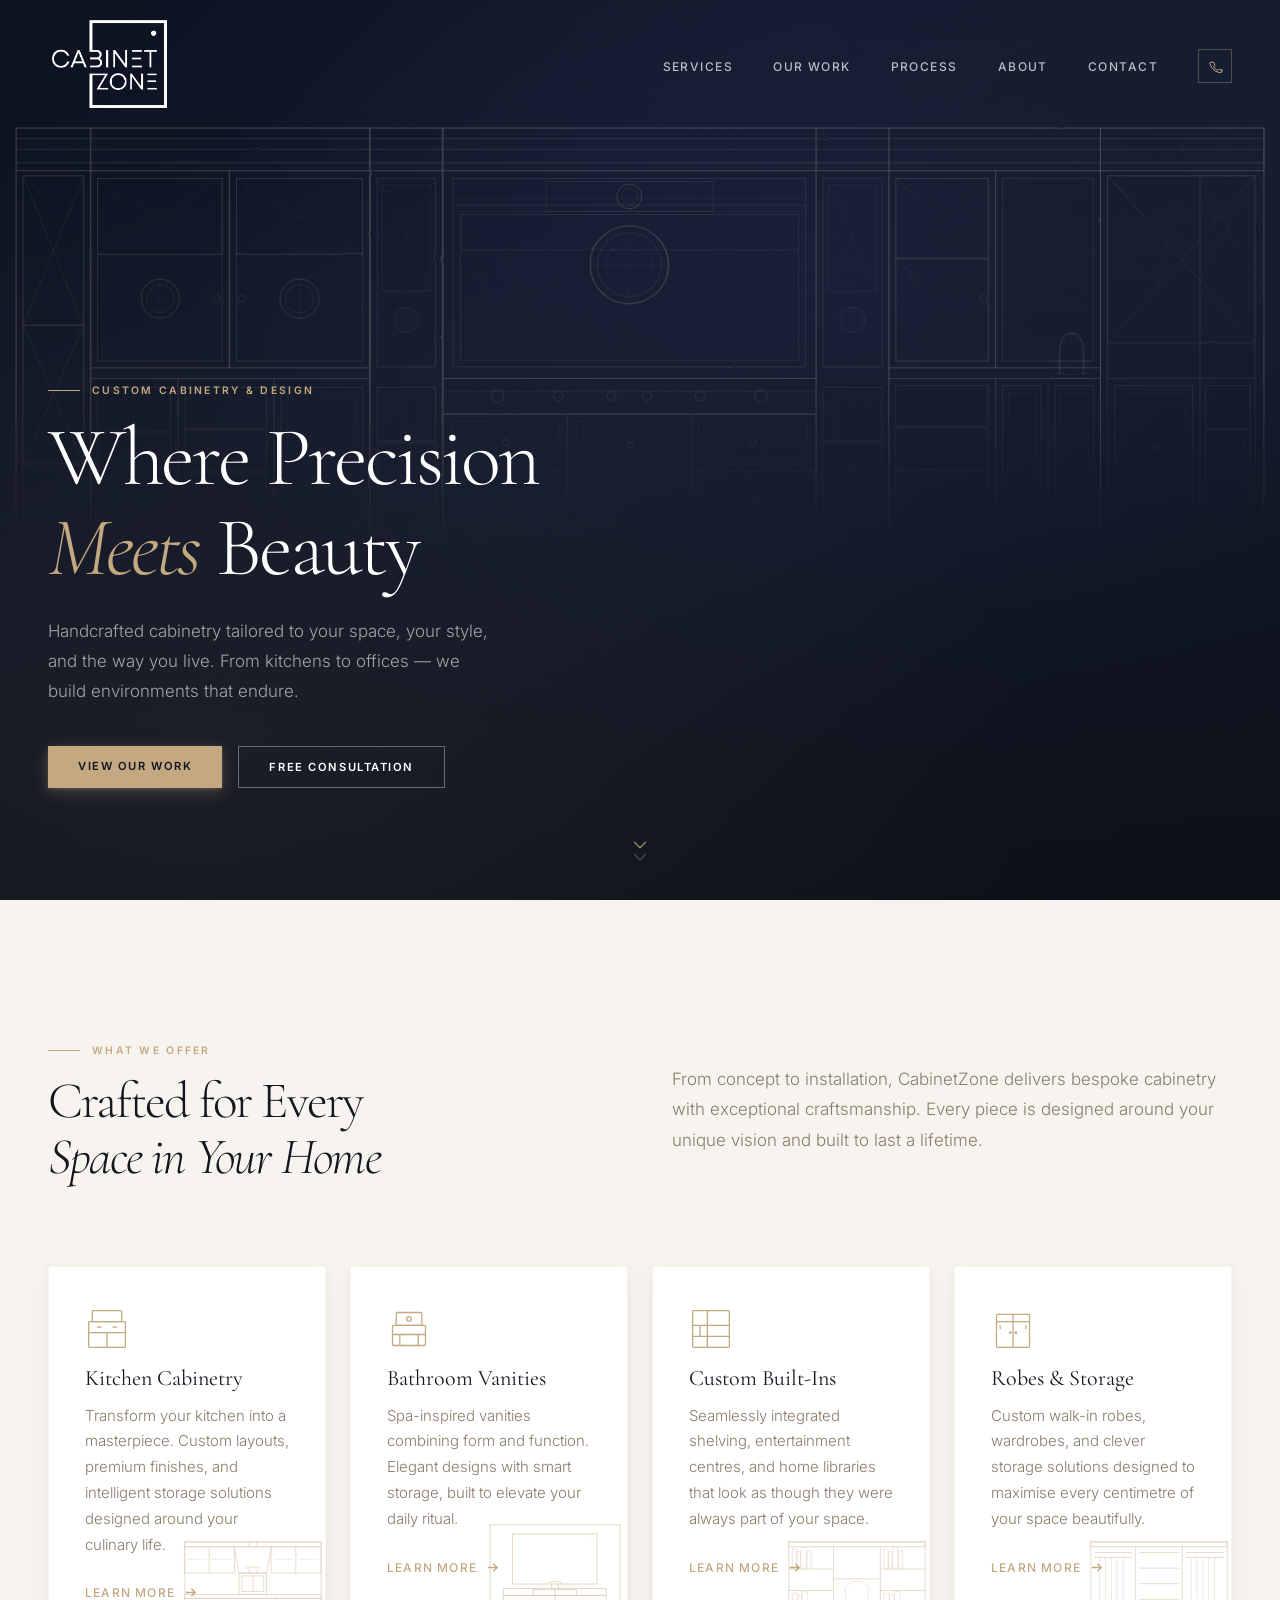
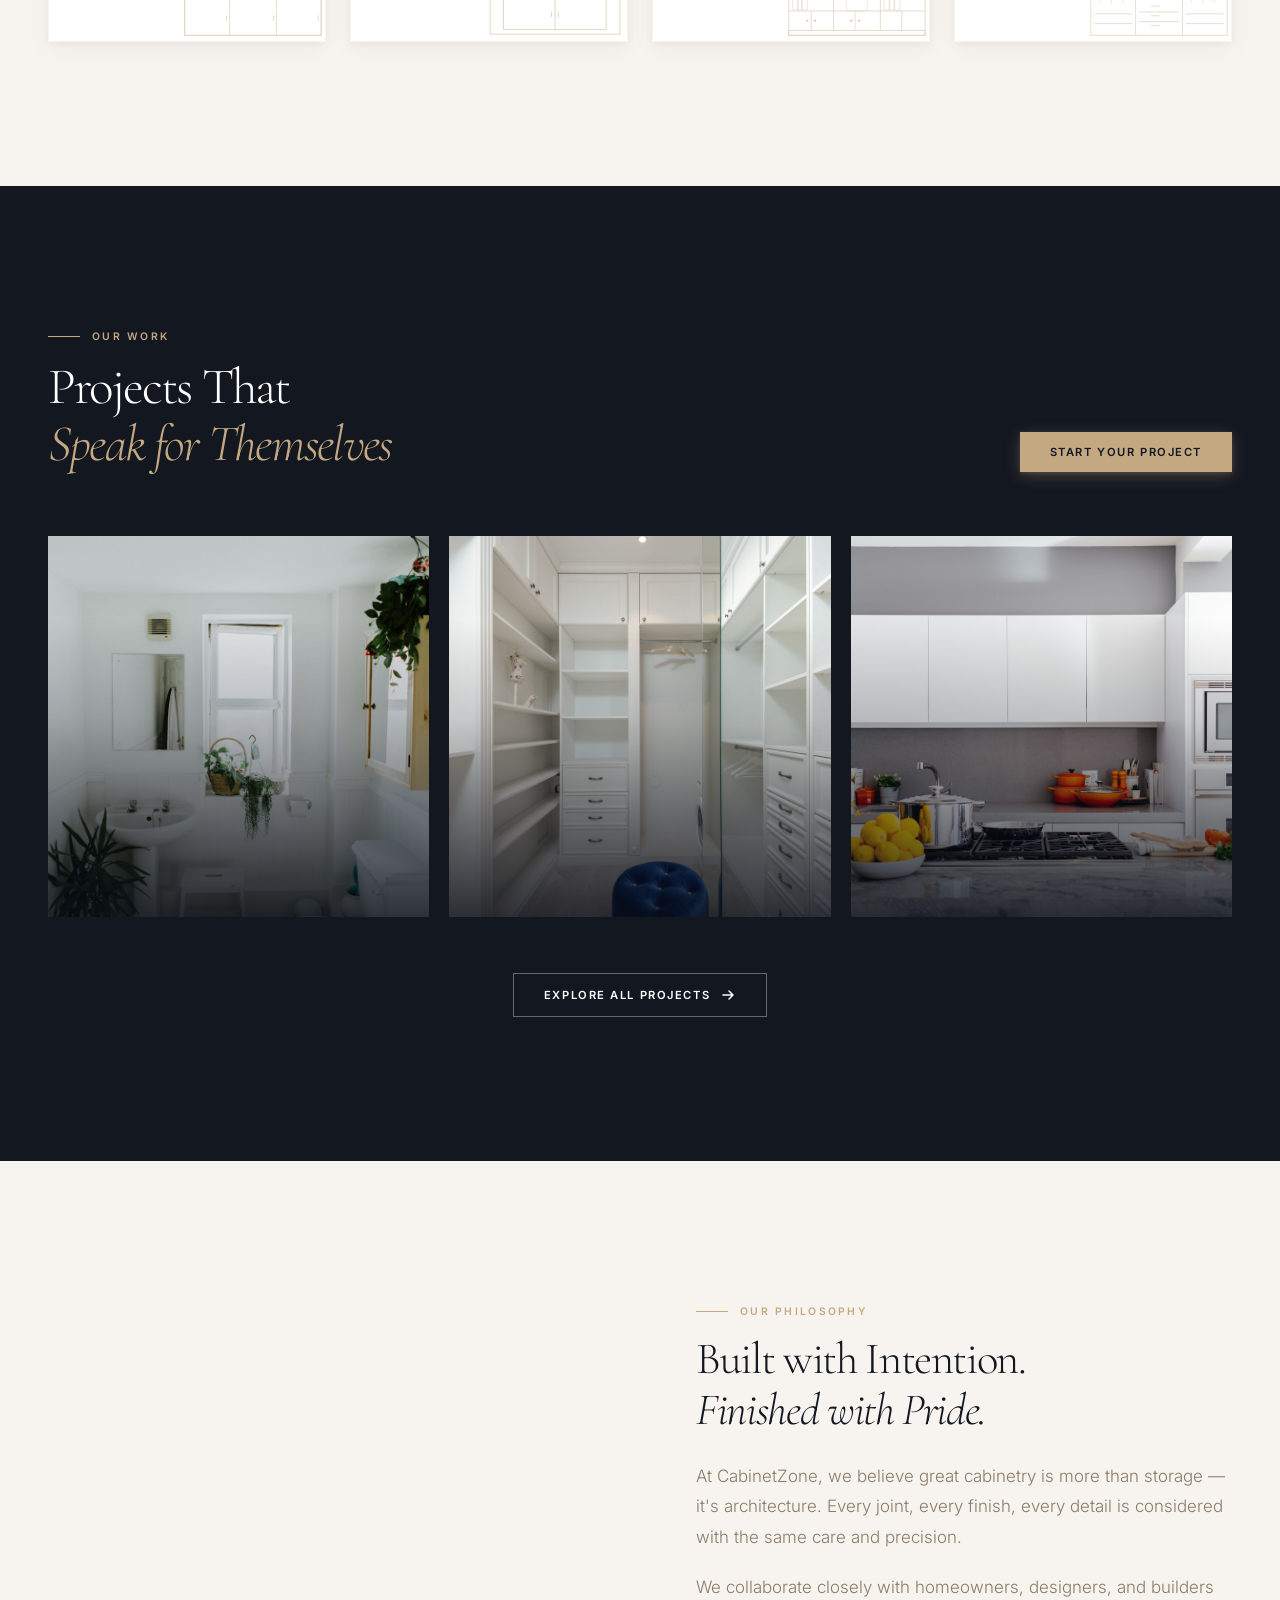
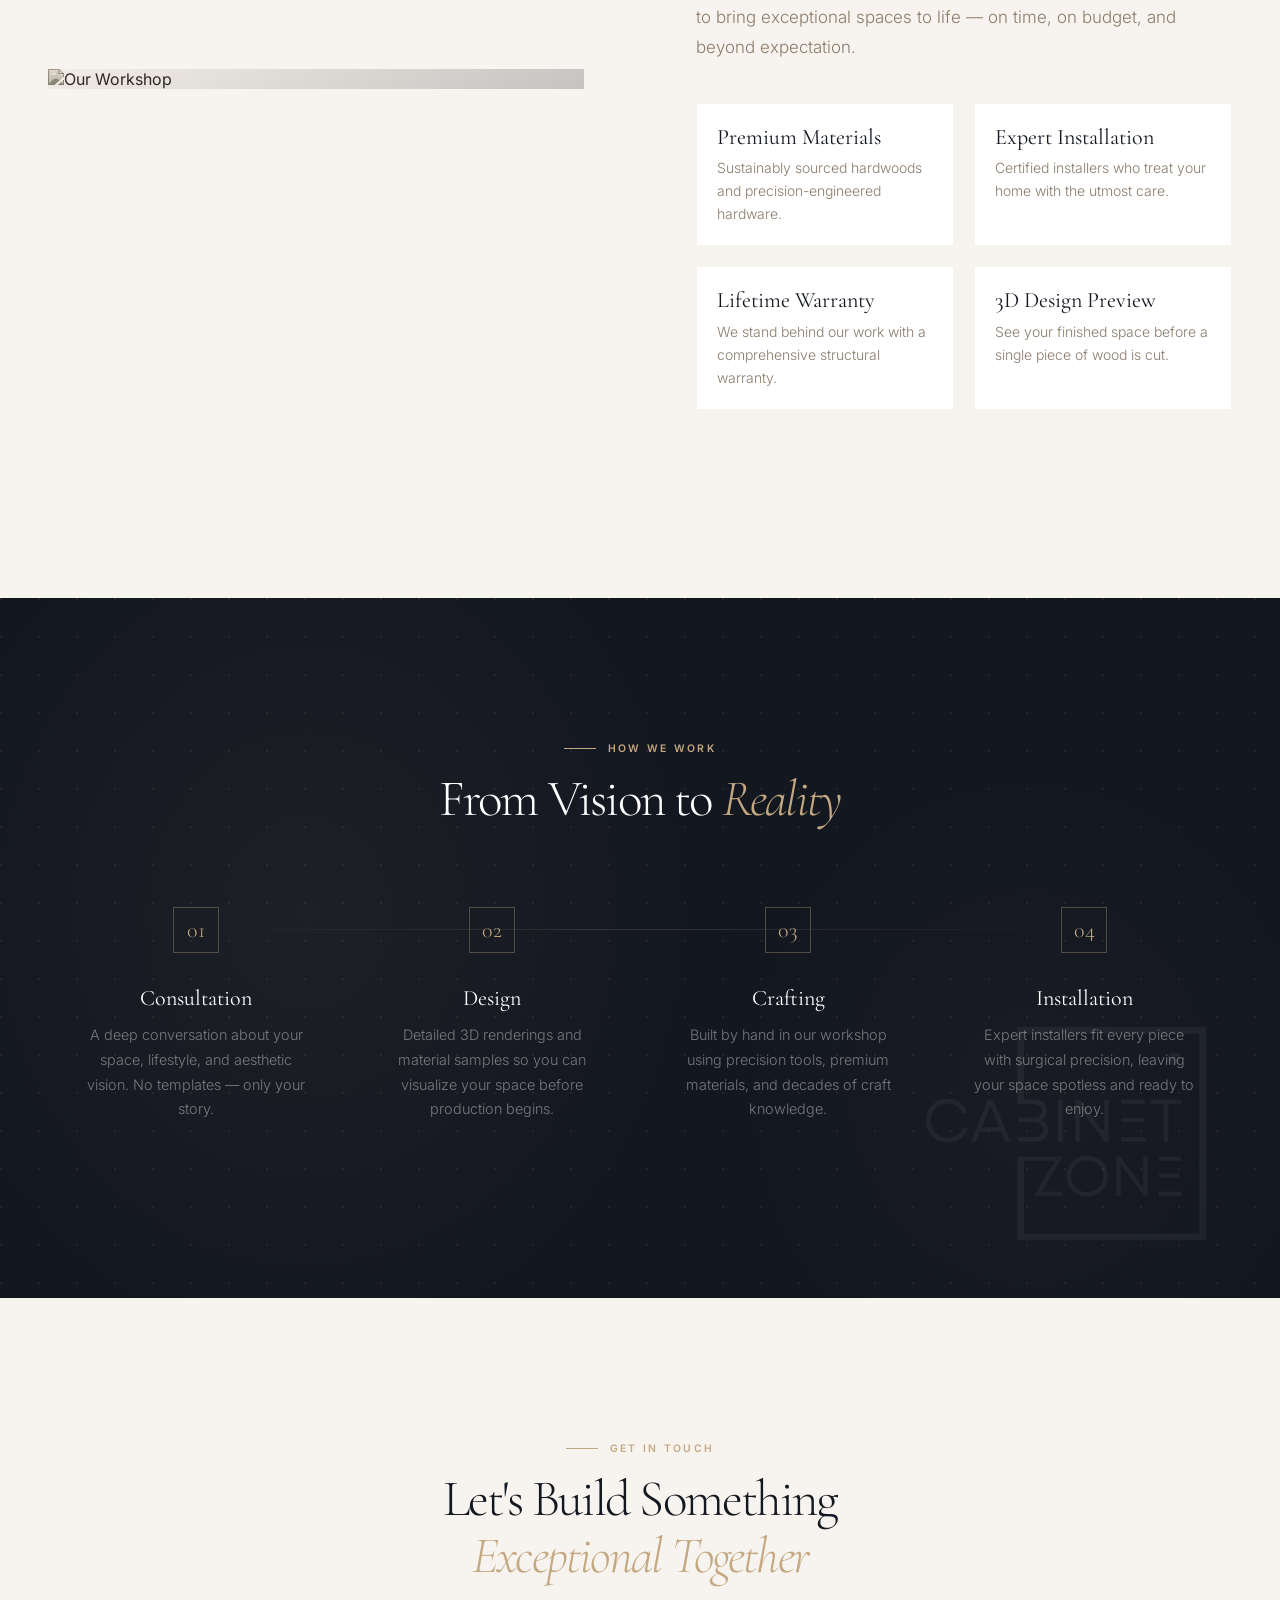
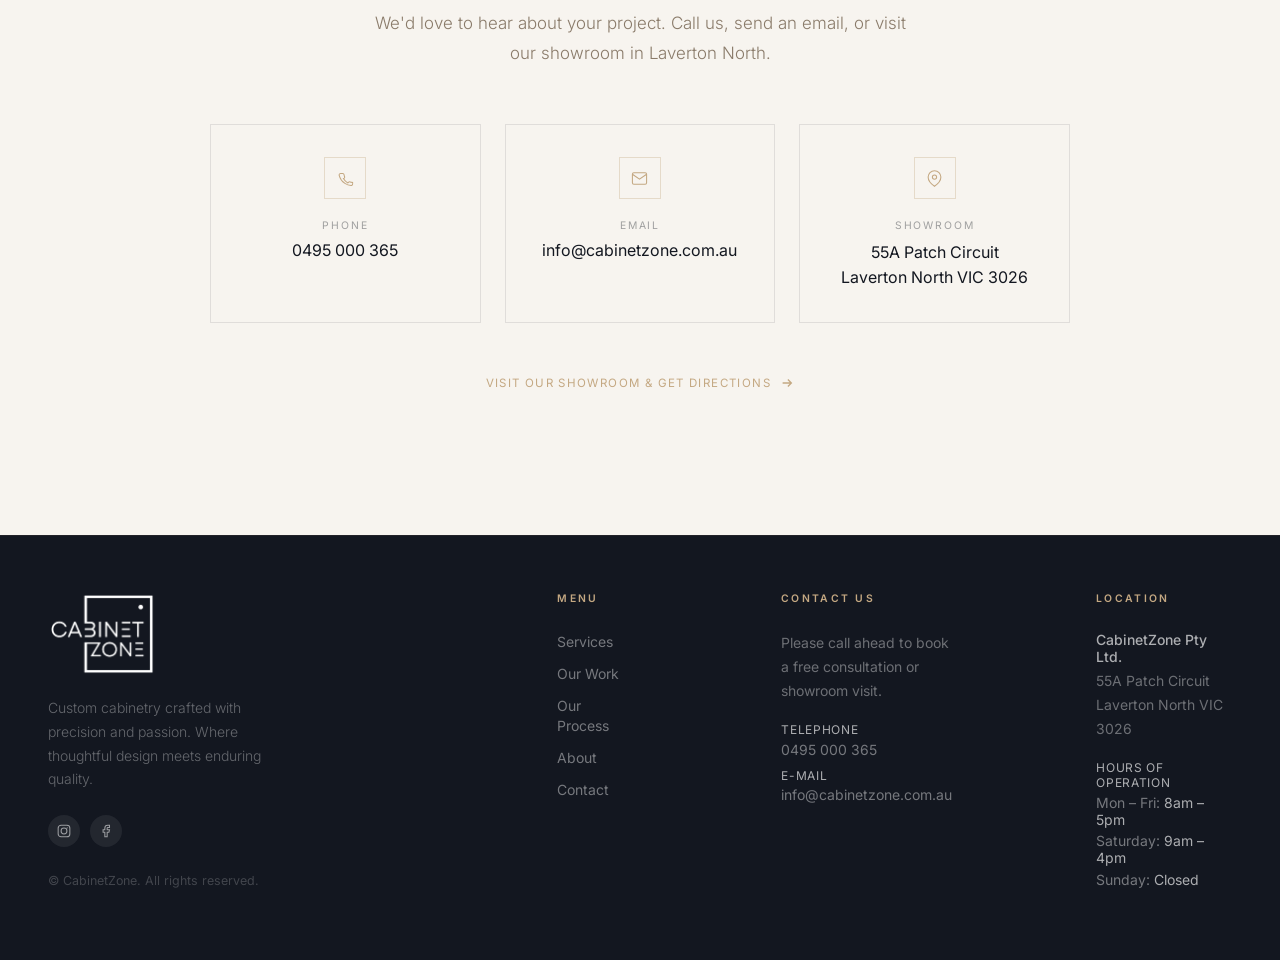
==== index.html @ af1b0c5a "fav icon fixes" ====
<!DOCTYPE html>
<html lang="en">
<head>
  <meta charset="UTF-8" />
  <meta name="viewport" content="width=device-width, initial-scale=1.0" />
  <title>CabinetZone — Custom Cabinetry & Design</title>
  <link rel="manifest" href="manifest.json" />
  <meta name="theme-color" content="#131720" />
  <link rel="icon" type="image/svg+xml" href="brand_assets/favicon.svg" />
  <link rel="icon" type="image/png" id="favicon-png" href="brand_assets/favicon.png" />
  <link rel="apple-touch-icon" href="brand_assets/apple-touch-icon.png" />
  <script>(function(){var m=window.matchMedia('(prefers-color-scheme: dark)');var l=document.getElementById('favicon-png');function u(d){if(l)l.href=d?'brand_assets/favicon.png':'brand_assets/favicon-light.png';}u(m.matches);m.addEventListener('change',function(e){u(e.matches);});}());</script>
  <script src="https://cdn.tailwindcss.com"></script>
  <link rel="preconnect" href="https://fonts.googleapis.com" />
  <link rel="preconnect" href="https://fonts.gstatic.com" crossorigin />
  <link href="https://fonts.googleapis.com/css2?family=Cormorant+Garamond:ital,wght@0,300;0,400;0,500;0,600;1,300;1,400;1,600&family=Inter:wght@300;400;500;600&display=swap" rel="stylesheet" />
  <link rel="stylesheet" href="/site.css" />

  <style>
    body { font-family: 'Inter', sans-serif; background: var(--light); color: var(--text); overflow-x: hidden; cursor: default; user-select: none; }

    /* ── Hero ── */
    .hero {
      position: relative; height: 100vh; min-height: 720px;
      display: flex; align-items: flex-end; padding-bottom: 7rem;
      overflow: hidden;
    }
    .hero-bg {
      position: absolute; inset: 0;
      background:
        radial-gradient(ellipse at 65% 35%, rgba(38, 52, 92, 0.75) 0%, transparent 55%),
        radial-gradient(ellipse at 15% 75%, rgba(22, 30, 58, 0.6) 0%, transparent 50%),
        radial-gradient(ellipse at 85% 80%, rgba(12, 18, 35, 0.5) 0%, transparent 45%),
        linear-gradient(145deg, #0c1220 0%, #131d35 35%, #1a2540 65%, #0e1828 100%);
      transform: scale(1.04);
      transition: transform 9s cubic-bezier(0.25,0.46,0.45,0.94);
    }
    .hero-bg.ready { transform: scale(1); }
    .hero-overlay {
      position: absolute; inset: 0;
      background:
        radial-gradient(ellipse at 15% 85%, rgba(196,168,130,0.07) 0%, transparent 55%),
        radial-gradient(ellipse at 85% 15%, rgba(19,23,32,0.4) 0%, transparent 60%),
        linear-gradient(to top, rgba(13,17,26,0.95) 0%, rgba(13,17,26,0.55) 45%, rgba(13,17,26,0.15) 100%);
    }

    /* ── Scroll cue ── */
    @keyframes scroll-cue-drop {
      0%, 100% { transform: translateY(0); opacity: 0.7; }
      50%       { transform: translateY(7px); opacity: 1; }
    }
    #scroll-cue { transition: opacity 0.7s ease; }
    #scroll-cue.hidden { opacity: 0; pointer-events: none; }
    #scroll-cue svg:first-child { animation: scroll-cue-drop 1.7s cubic-bezier(0.45,0.05,0.55,0.95) infinite; }
    #scroll-cue svg:last-child  { animation: scroll-cue-drop 1.7s cubic-bezier(0.45,0.05,0.55,0.95) infinite 0.18s; }

    /* ── Section label ── */
    .label {
      font-family: 'Inter', sans-serif; font-size: 0.65rem; font-weight: 600;
      letter-spacing: 0.22em; text-transform: uppercase; color: var(--accent);
      display: flex; align-items: center; gap: 0.75rem; margin-bottom: 1rem;
    }
    .label::before {
      content: ''; display: inline-block; width: 2rem; height: 1px; background: var(--accent);
    }
    footer .label::before { display: none; }

    /* ── Service cards ── */
    .svc-card {
      padding: 2.5rem 2.25rem; background: #fff;
      border: 1px solid rgba(196,168,130,0.14);
      position: relative; overflow: hidden;
      box-shadow: 0 2px 8px rgba(19,23,32,0.04), 0 8px 24px rgba(19,23,32,0.04);
      transition: transform 0.3s ease, box-shadow 0.3s ease, border-color 0.3s ease;
    }
    .svc-card::before {
      content: ''; position: absolute; top: 0; left: 0; right: 0; height: 2px;
      background: linear-gradient(90deg, var(--accent), transparent);
      opacity: 0; transition: opacity 0.3s ease;
    }
    .svc-card:hover { transform: translateY(-5px); border-color: rgba(196,168,130,0.38); box-shadow: 0 8px 24px rgba(19,23,32,0.07), 0 20px 56px rgba(196,168,130,0.1); }
    .svc-card:hover::before { opacity: 1; }

    .svc-arrow { display: inline-flex; align-items: center; gap: 0.5rem; margin-top: 1.75rem; font-size: 0.75rem; font-weight: 500; letter-spacing: 0.1em; text-transform: uppercase; color: var(--accent); text-decoration: none; transition: gap 0.25s ease; position: relative; z-index: 1; }
    .svc-arrow:hover { gap: 0.875rem; }
    .svc-arrow:focus-visible { outline: 1px solid var(--accent); outline-offset: 2px; }
    .svc-sketch {
      position: absolute; bottom: 0; right: -2px;
      width: 148px; height: auto;
      opacity: 0.55; pointer-events: none;
      color: var(--accent);
      transition: opacity 0.35s ease;
    }
    .svc-card:hover .svc-sketch { opacity: 0.75; }

    /* ── Portfolio ── */
    .port-item { position: relative; overflow: hidden; cursor: pointer; display: block; }
    .port-item img { width: 100%; height: 100%; object-fit: cover; display: block; transition: transform 0.75s cubic-bezier(0.25,0.46,0.45,0.94); }
    .port-overlay {
      position: absolute; inset: 0;
      background: linear-gradient(to top, rgba(8,12,20,0.82) 0%, rgba(8,12,20,0.18) 52%, transparent 78%);
      display: flex; flex-direction: column; justify-content: flex-end; padding: 1.75rem;
      transition: background 0.5s ease;
    }
    .port-info {
      transform: translateY(28px); opacity: 0;
      transition: transform 0.5s cubic-bezier(0.25,0.46,0.45,0.94), opacity 0.4s ease;
    }
    .port-item:hover img { transform: scale(1.09); }
    .port-item:hover .port-overlay { background: linear-gradient(to top, rgba(8,12,20,0.94) 0%, rgba(8,12,20,0.35) 55%, rgba(8,12,20,0.08) 82%, transparent 100%); }
    .port-item:hover .port-info { transform: translateY(0); opacity: 1; }
    .port-item:focus-visible .port-info { transform: translateY(0); opacity: 1; }
    .port-item:focus-visible { outline: 2px solid var(--accent); outline-offset: -2px; }

    /* ── Lightbox ── */
    #hz-lightbox {
      position: fixed; inset: 0; z-index: 500;
      background: rgba(9,12,18,0.97);
      display: none; flex-direction: column;
    }
    #hz-lightbox.open { display: flex; }
    .hz-lb-bar {
      display: flex; align-items: center; justify-content: space-between;
      padding: 1.125rem 2rem; flex-shrink: 0;
      border-bottom: 1px solid rgba(196,168,130,0.08);
    }
    .hz-lb-close {
      width: 40px; height: 40px; display: flex; align-items: center; justify-content: center;
      border: 1px solid rgba(196,168,130,0.2); background: transparent; cursor: pointer;
      color: rgba(255,255,255,0.55);
      transition: border-color 0.2s ease, color 0.2s ease;
    }
    .hz-lb-close:hover { border-color: rgba(196,168,130,0.7); color: #fff; }
    .hz-lb-stage {
      flex: 1; position: relative; overflow: hidden;
      display: flex; align-items: center; justify-content: center;
      padding: 2rem 5rem;
    }
    #hz-lb-img { max-width: 100%; max-height: 100%; object-fit: contain; display: block; user-select: none; }
    .hz-lb-nav {
      position: absolute; top: 50%; transform: translateY(-50%);
      width: 50px; height: 50px; display: flex; align-items: center; justify-content: center;
      border: 1px solid rgba(196,168,130,0.22); cursor: pointer;
      background: rgba(19,23,32,0.75); backdrop-filter: blur(8px);
      color: rgba(255,255,255,0.65); z-index: 10;
      transition: border-color 0.2s ease, color 0.2s ease;
    }
    .hz-lb-nav:hover { border-color: rgba(196,168,130,0.65); color: #fff; }
    .hz-lb-nav.dim { opacity: 0.25; pointer-events: none; }
    #hz-lb-prev { left: 1.25rem; }
    #hz-lb-next { right: 1.25rem; }
    .hz-lb-strip {
      flex-shrink: 0; padding: 0.875rem 2rem;
      border-top: 1px solid rgba(196,168,130,0.07);
      display: flex; gap: 0.5rem; justify-content: center; overflow-x: auto;
    }
    .hz-lb-strip::-webkit-scrollbar { height: 2px; }
    .hz-lb-strip::-webkit-scrollbar-thumb { background: rgba(196,168,130,0.4); }
    .hz-lb-thumb {
      width: 78px; height: 58px; object-fit: cover; flex-shrink: 0; cursor: pointer;
      opacity: 0.38; border: 1px solid transparent;
      transition: opacity 0.2s ease, border-color 0.2s ease;
    }
    .hz-lb-thumb:hover { opacity: 0.7; }
    .hz-lb-thumb.active { opacity: 1; border-color: var(--accent); }



    /* ── Form ── */
    .finput {
      width: 100%; padding: 0.875rem 1rem; font-family: 'Inter', sans-serif; font-size: 0.875rem;
      background: rgba(255,255,255,0.05); border: 1px solid rgba(196,168,130,0.2); color: #fff; outline: none;
      transition: border-color 0.25s ease, background 0.25s ease;
    }
    .finput::placeholder { color: rgba(255,255,255,0.3); }
    .finput:focus { border-color: var(--accent); background: rgba(255,255,255,0.08); }
    .finput.invalid { border-color: rgba(220,90,90,0.7); }
    .finput.valid   { border-color: rgba(80,180,120,0.5); }
    select.finput { color: rgba(255,255,255,0.3); padding-right: 2.5rem; }
    select.finput.has-value { color: #fff; }
    .select-wrap { position: relative; }
    .select-wrap svg { position:absolute; right:0.875rem; top:50%; transform:translateY(-50%); pointer-events:none; color:rgba(196,168,130,0.6); }
    .field-error {
      font-size: 0.68rem; letter-spacing: 0.04em;
      color: #e08080; margin-top: 0.35rem;
      display: none; padding-left: 0.125rem;
    }
    .field-error.visible { display: block; }
    .form-banner {
      padding: 0.875rem 1rem; font-size: 0.8rem; letter-spacing: 0.04em;
      display: none; border: 1px solid;
    }
    .form-banner.error { display: block; color: #e08080; border-color: rgba(220,90,90,0.4); background: rgba(220,90,90,0.08); }
    .form-banner.success { display: block; color: #70c090; border-color: rgba(80,180,120,0.4); background: rgba(80,180,120,0.08); }

    /* ── Fade-up ── */
    @keyframes fadeUp {
      from { opacity: 0; transform: translateY(22px); }
      to   { opacity: 1; transform: translateY(0); }
    }
    @keyframes sketchAppear {
      0%   { opacity: 0;    filter: blur(10px); transform: scale(1.03); }
      25%  { opacity: 0.12; filter: blur(7px);  transform: scale(1.02); }
      60%  { opacity: 0.55; filter: blur(2.5px);transform: scale(1.01); }
      100% { opacity: 1;    filter: blur(0px);  transform: scale(1); }
    }
    .fu  { animation: fadeUp 0.75s ease forwards; }
    .fu1 { animation-delay: 0.1s; opacity: 0; }
    .fu2 { animation-delay: 0.25s; opacity: 0; }
    .fu3 { animation-delay: 0.4s; opacity: 0; }
    .fu4 { animation-delay: 0.55s; opacity: 0; }

    /* ── Geometric accent (echoes logo frame) ── */
    .geo-box {
      position: absolute; border: 1px solid rgba(196,168,130,0.1); pointer-events: none;
    }
    /* ═══════════════════════════ MOBILE ══════════════════════ */
    @media (max-width: 767px) {
      /* All sections: tighten horizontal padding */
      section { padding-left: 1.25rem !important; padding-right: 1.25rem !important; }
      section[style*="padding:9rem"]  { padding-top: 5rem !important; padding-bottom: 5rem !important; }
      section[style*="padding:5.5rem"] { padding-top: 3.5rem !important; padding-bottom: 3.5rem !important; }

      /* Grid stacking */
      .mob-stack  { grid-template-columns: 1fr !important; gap: 2.5rem !important; }
      .mob-2col   { grid-template-columns: 1fr 1fr !important; }

      /* Process: single-column stack on mobile, centered */
      .mob-process { grid-template-columns: 1fr !important; gap: 0 !important; }
      /* Reduce internal padding for process steps on mobile so text isn't cramped */
      .mob-process > div.reveal { padding-left: 1.5rem !important; padding-right: 1.5rem !important; padding-bottom: 2.5rem !important; }
      /* Hide the decorative hairline connector — doesn't work at stacked layout */
      .mob-process > div[style*="position:absolute"] { display: none !important; }

      /* Hero: tighten padding */
      .hero { padding-left: 0 !important; padding-right: 0 !important; }
      .hero > div[style*="padding:0 3rem"] { padding-left: 1.25rem !important; padding-right: 1.25rem !important; }
      /* Hero sketch: zoom out, clear the navbar, extend behind text */
      .hero-sketch-wrap {
        width: 200% !important;
        left: -50% !important;
        top: 9rem !important;
        height: 68vh !important;
        -webkit-mask-image: linear-gradient(to bottom, transparent 0%, black 10%, black 55%, rgba(0,0,0,0.2) 80%, transparent 100%) !important;
        mask-image: linear-gradient(to bottom, transparent 0%, black 10%, black 55%, rgba(0,0,0,0.2) 80%, transparent 100%) !important;
      }
      .hero-sketch-img {
        width: 100% !important;
        height: 100% !important;
        object-fit: cover !important;
        object-position: center center !important;
      }

/* Contact info column: smaller padding */
      #contact div[style*="padding:2rem"] { padding: 1.25rem !important; }

      /* Scroll cue: ensure it doesn't get cut off */
      #scroll-cue { bottom: 1.25rem !important; }

      /* Services: tighten intro margin on mobile */
      #services .mob-stack[style*="margin-bottom"] { margin-bottom: 2.5rem !important; }

      /* Portfolio: force 1-col on mobile */
      #work .mob-stack { grid-template-columns: 1fr !important; gap: 1.25rem !important; }

      /* Portfolio tiles: always show title on touch screens */
      .port-info { transform: translateY(0) !important; opacity: 1 !important; }

      /* Footer logo: smaller on mobile */
      footer img[style*="height:84px"] { height: 64px !important; }

      /* Process section background — mobile */
      /* Floor plan: render at 200% so SVG line details are large enough to read */
      .proc-floorplan { width: 200% !important; left: -50% !important; opacity: 0.14 !important; transform: translateY(-50%) !important; }
      /* Halos: scale up to fill the narrow section */
      .proc-halo-l { width: 180% !important; height: 60% !important; top: 0% !important; left: -50% !important; }
      .proc-halo-r { width: 160% !important; height: 50% !important; bottom: 0% !important; right: -40% !important; }
    }
  </style>
</head>
<body>

  <div id="site-nav"></div>

  <!-- ════════════════════════════════════════ HERO ═══════ -->
  <section class="hero" aria-label="Hero">
    <div class="hero-bg" id="hero-bg"></div>
    <div class="hero-overlay"></div>

    <!-- Kitchen elevation illustration -->
    <div class="hero-sketch-wrap" aria-hidden="true" style="position:absolute;top:7rem;left:0;width:100%;z-index:2;pointer-events:none;
      -webkit-mask-image:linear-gradient(to bottom,black 0%,black 58%,rgba(0,0,0,0.4) 78%,transparent 94%);
      mask-image:linear-gradient(to bottom,black 0%,black 58%,rgba(0,0,0,0.4) 78%,transparent 94%);
      opacity:0;animation:sketchAppear 2.8s ease-in-out 0.1s forwards;will-change:transform,filter,opacity;">
      <img class="hero-sketch-img" src="brand_assets/kitchen_elevation.svg" style="width:100%;display:block;opacity:0.28;" />
    </div>

    <div style="position:relative;z-index:10;width:100%;max-width:1440px;margin:0 auto;padding:0 3rem;">
      <div style="max-width:660px;">
        <p class="label fu fu1" style="color:var(--accent);">Custom Cabinetry &amp; Design</p>
        <h1 class="fu fu2" style="font-size:clamp(3rem,6.5vw,5.75rem);font-weight:300;color:#fff;line-height:1.08;letter-spacing:-0.035em;margin-bottom:1.5rem;">
          Where Precision<br /><em style="color:var(--accent);font-style:italic;">Meets</em> Beauty
        </h1>
        <p class="fu fu3" style="font-size:1.0625rem;color:rgba(255,255,255,0.6);line-height:1.75;font-weight:300;max-width:440px;margin-bottom:2.5rem;">
          Handcrafted cabinetry tailored to your space, your style, and the way you live. From kitchens to offices — we build environments that endure.
        </p>
        <div class="fu fu4" style="display:flex;gap:1rem;flex-wrap:wrap;">
          <a href="#work"    class="btn-gold">View Our Work</a>
          <a href="contact.html" class="btn-ghost">Free Consultation</a>
        </div>
      </div>
    </div>

    <!-- Scroll cue -->
    <div id="scroll-cue" style="position:fixed;bottom:2rem;left:50%;transform:translateX(-50%);display:flex;flex-direction:column;align-items:center;gap:0;z-index:90;">
      <svg width="22" height="22" viewBox="0 0 24 24" fill="none" stroke="rgba(196,168,130,0.75)" stroke-width="1.5" stroke-linecap="round" stroke-linejoin="round"><polyline points="6 9 12 15 18 9"/></svg>
      <svg width="22" height="22" viewBox="0 0 24 24" fill="none" stroke="rgba(196,168,130,0.35)" stroke-width="1.5" stroke-linecap="round" stroke-linejoin="round" style="margin-top:-10px;"><polyline points="6 9 12 15 18 9"/></svg>
    </div>
  </section>

  <!-- ═══════════════════════════════════ SERVICES ════════ -->
  <section id="services" style="padding:9rem 3rem;background:var(--light);">
    <div style="max-width:1440px;margin:0 auto;">

      <div class="mob-stack" style="display:grid;grid-template-columns:1fr 1fr;gap:4rem;align-items:start;margin-bottom:5rem;">
        <div class="reveal">
          <p class="label">What We Offer</p>
          <h2 style="font-size:clamp(2.5rem,4vw,3.875rem);font-weight:300;line-height:1.1;letter-spacing:-0.035em;color:var(--dark);">
            Crafted for Every<br /><em>Space in Your Home</em>
          </h2>
        </div>
        <div class="reveal" style="padding-top:1.25rem;">
          <p style="font-size:1.0625rem;color:var(--warm-mid);line-height:1.78;font-weight:300;">
            From concept to installation, CabinetZone delivers bespoke cabinetry with exceptional craftsmanship. Every piece is designed around your unique vision and built to last a lifetime.
          </p>
        </div>
      </div>

      <div style="display:grid;grid-template-columns:repeat(auto-fit,minmax(270px,1fr));gap:1.5rem;">

        <div class="svc-card reveal">
          <div style="width:44px;height:44px;margin-bottom:0.875rem;color:var(--accent);">
            <svg viewBox="0 0 48 48" fill="none" stroke="currentColor" stroke-width="1.4">
              <rect x="4" y="16" width="40" height="28" rx="1"/>
              <path d="M4 28h40M24 28v16M13 22h5M30 22h5"/>
              <rect x="8" y="4" width="32" height="12" rx="1"/>
            </svg>
          </div>
          <h3 style="font-size:1.375rem;font-weight:400;margin-bottom:0.75rem;color:var(--dark);">Kitchen Cabinetry</h3>
          <p style="font-size:0.9375rem;color:var(--warm-mid);line-height:1.72;font-weight:300;">Transform your kitchen into a masterpiece. Custom layouts, premium finishes, and intelligent storage solutions designed around your culinary life.</p>
          <a href="service-kitchen.html" class="svc-arrow">
            Learn More
            <svg width="15" height="15" viewBox="0 0 16 16" fill="none" stroke="currentColor" stroke-width="1.5"><path d="M3 8h10M9 4l4 4-4 4"/></svg>
          </a>
          <!-- Kitchen elevation sketch -->
          <svg class="svc-sketch" viewBox="0 0 152 108" fill="none" stroke="currentColor" stroke-width="0.75" stroke-linecap="round" stroke-linejoin="round" aria-hidden="true">
            <line x1="6" y1="6" x2="146" y2="6"/>
            <line x1="6" y1="6" x2="6" y2="102"/>
            <line x1="146" y1="6" x2="146" y2="102"/>
            <line x1="6" y1="102" x2="146" y2="102"/>
            <rect x="6" y="6" width="140" height="5"/>
            <path d="M57 11 L95 11 L90 38 L62 38 Z"/>
            <line x1="72" y1="6" x2="72" y2="11"/>
            <line x1="80" y1="6" x2="80" y2="11"/>
            <rect x="6" y="11" width="51" height="27"/>
            <line x1="31" y1="11" x2="31" y2="38"/>
            <line x1="9" y1="24" x2="28" y2="24" stroke-width="0.4"/>
            <line x1="34" y1="24" x2="54" y2="24" stroke-width="0.4"/>
            <rect x="95" y="11" width="51" height="27"/>
            <line x1="120" y1="11" x2="120" y2="38"/>
            <line x1="98" y1="24" x2="117" y2="24" stroke-width="0.4"/>
            <line x1="123" y1="24" x2="143" y2="24" stroke-width="0.4"/>
            <rect x="62" y="38" width="28" height="22"/>
            <rect x="65" y="41" width="22" height="16"/>
            <line x1="76" y1="41" x2="76" y2="57"/>
            <line x1="72" y1="34" x2="72" y2="38"/>
            <line x1="80" y1="34" x2="80" y2="38"/>
            <path d="M69 33 Q76 30 83 33"/>
            <rect x="6" y="60" width="140" height="4"/>
            <rect x="6" y="64" width="140" height="38"/>
            <line x1="52" y1="64" x2="52" y2="102"/>
            <line x1="100" y1="64" x2="100" y2="102"/>
            <line x1="49" y1="82" x2="49" y2="87"/>
            <line x1="97" y1="82" x2="97" y2="87"/>
            <line x1="143" y1="82" x2="143" y2="87"/>
          </svg>
        </div>

        <div class="svc-card reveal" style="transition-delay:0.1s;">
          <div style="width:44px;height:44px;margin-bottom:0.875rem;color:var(--accent);">
            <svg viewBox="0 0 48 48" fill="none" stroke="currentColor" stroke-width="1.4">
              <rect x="6" y="20" width="36" height="22" rx="1"/>
              <path d="M6 30h36M14 30v12M34 30v12"/>
              <rect x="10" y="6" width="28" height="14" rx="1"/>
              <circle cx="24" cy="13" r="2.5"/>
            </svg>
          </div>
          <h3 style="font-size:1.375rem;font-weight:400;margin-bottom:0.75rem;color:var(--dark);">Bathroom Vanities</h3>
          <p style="font-size:0.9375rem;color:var(--warm-mid);line-height:1.72;font-weight:300;">Spa-inspired vanities combining form and function. Elegant designs with smart storage, built to elevate your daily ritual.</p>
          <a href="service-bathroom.html" class="svc-arrow">
            Learn More
            <svg width="15" height="15" viewBox="0 0 16 16" fill="none" stroke="currentColor" stroke-width="1.5"><path d="M3 8h10M9 4l4 4-4 4"/></svg>
          </a>
          <!-- Bathroom elevation sketch -->
          <svg class="svc-sketch" viewBox="0 0 130 108" fill="none" stroke="currentColor" stroke-width="0.75" stroke-linecap="round" stroke-linejoin="round" aria-hidden="true">
            <line x1="8" y1="6" x2="122" y2="6"/>
            <line x1="8" y1="102" x2="122" y2="102"/>
            <line x1="8" y1="6" x2="8" y2="102"/>
            <line x1="122" y1="6" x2="122" y2="102"/>
            <rect x="28" y="14" width="74" height="44"/>
            <line x1="96" y1="18" x2="100" y2="22" stroke-width="0.4"/>
            <rect x="20" y="62" width="90" height="6"/>
            <rect x="46" y="63" width="38" height="5"/>
            <line x1="65" y1="63" x2="65" y2="68"/>
            <line x1="62" y1="58" x2="62" y2="62"/>
            <line x1="68" y1="58" x2="68" y2="62"/>
            <path d="M59 57 Q65 54 71 57"/>
            <rect x="20" y="68" width="90" height="30"/>
            <line x1="65" y1="68" x2="65" y2="98"/>
            <line x1="62" y1="83" x2="62" y2="87"/>
            <line x1="68" y1="83" x2="68" y2="87"/>
          </svg>
        </div>

        <div class="svc-card reveal" style="transition-delay:0.2s;">
          <div style="width:44px;height:44px;margin-bottom:0.875rem;color:var(--accent);">
            <svg viewBox="0 0 48 48" fill="none" stroke="currentColor" stroke-width="1.4">
              <rect x="4" y="4" width="40" height="40" rx="1"/>
              <path d="M4 20h40M4 32h40M20 4v40M20 20h-8v12h8"/>
            </svg>
          </div>
          <h3 style="font-size:1.375rem;font-weight:400;margin-bottom:0.75rem;color:var(--dark);">Custom Built-Ins</h3>
          <p style="font-size:0.9375rem;color:var(--warm-mid);line-height:1.72;font-weight:300;">Seamlessly integrated shelving, entertainment centres, and home libraries that look as though they were always part of your space.</p>
          <a href="service-builtins.html" class="svc-arrow">
            Learn More
            <svg width="15" height="15" viewBox="0 0 16 16" fill="none" stroke="currentColor" stroke-width="1.5"><path d="M3 8h10M9 4l4 4-4 4"/></svg>
          </a>
          <!-- Library wall sketch -->
          <svg class="svc-sketch" viewBox="0 0 152 108" fill="none" stroke="currentColor" stroke-width="0.75" stroke-linecap="round" stroke-linejoin="round" aria-hidden="true">
            <line x1="6" y1="6" x2="146" y2="6"/>
            <line x1="6" y1="6" x2="6" y2="102"/>
            <line x1="146" y1="6" x2="146" y2="102"/>
            <line x1="6" y1="102" x2="146" y2="102"/>
            <rect x="6" y="6" width="140" height="5"/>
            <rect x="6" y="97" width="140" height="5"/>
            <line x1="52" y1="11" x2="52" y2="97"/>
            <line x1="100" y1="11" x2="100" y2="97"/>
            <line x1="6" y1="34" x2="52" y2="34"/>
            <line x1="6" y1="56" x2="52" y2="56"/>
            <line x1="6" y1="77" x2="52" y2="77"/>
            <line x1="52" y1="44" x2="100" y2="44"/>
            <line x1="52" y1="77" x2="100" y2="77"/>
            <line x1="100" y1="34" x2="146" y2="34"/>
            <line x1="100" y1="56" x2="146" y2="56"/>
            <line x1="100" y1="77" x2="146" y2="77"/>
            <rect x="10" y="13" width="4" height="20" stroke-width="0.5"/>
            <rect x="15" y="16" width="3" height="17" stroke-width="0.5"/>
            <rect x="19" y="12" width="5" height="21" stroke-width="0.5"/>
            <rect x="25" y="15" width="4" height="18" stroke-width="0.5"/>
            <rect x="10" y="59" width="5" height="17" stroke-width="0.5"/>
            <rect x="16" y="61" width="3" height="15" stroke-width="0.5"/>
            <rect x="20" y="57" width="5" height="19" stroke-width="0.5"/>
            <rect x="104" y="13" width="4" height="20" stroke-width="0.5"/>
            <rect x="109" y="16" width="3" height="17" stroke-width="0.5"/>
            <rect x="113" y="12" width="5" height="21" stroke-width="0.5"/>
            <rect x="119" y="15" width="4" height="18" stroke-width="0.5"/>
            <rect x="104" y="59" width="5" height="17" stroke-width="0.5"/>
            <rect x="110" y="61" width="4" height="15" stroke-width="0.5"/>
            <rect x="115" y="57" width="5" height="19" stroke-width="0.5"/>
            <path d="M64 52 Q76 40 88 52 L86 77 L66 77 Z" stroke-width="0.5"/>
            <line x1="29" y1="77" x2="29" y2="97"/>
            <line x1="74" y1="77" x2="74" y2="97"/>
            <line x1="122" y1="77" x2="122" y2="97"/>
            <circle cx="25" cy="87" r="1.2" fill="currentColor" stroke="none"/>
            <circle cx="33" cy="87" r="1.2" fill="currentColor" stroke="none"/>
            <circle cx="70" cy="87" r="1.2" fill="currentColor" stroke="none"/>
            <circle cx="78" cy="87" r="1.2" fill="currentColor" stroke="none"/>
          </svg>
        </div>

        <div class="svc-card reveal" style="transition-delay:0.3s;">
          <div style="width:44px;height:44px;margin-bottom:0.875rem;color:var(--accent);">
            <svg viewBox="0 0 48 48" fill="none" stroke="currentColor" stroke-width="1.4">
              <rect x="6" y="8" width="36" height="36" rx="1"/>
              <line x1="24" y1="8" x2="24" y2="44"/>
              <line x1="6" y1="16" x2="24" y2="16"/>
              <line x1="24" y1="16" x2="42" y2="16"/>
              <circle cx="21" cy="28" r="1.5" fill="currentColor" stroke="none"/>
              <circle cx="27" cy="28" r="1.5" fill="currentColor" stroke="none"/>
              <path d="M10 20v4M38 20v4"/>
            </svg>
          </div>
          <h3 style="font-size:1.375rem;font-weight:400;margin-bottom:0.75rem;color:var(--dark);">Robes &amp; Storage</h3>
          <p style="font-size:0.9375rem;color:var(--warm-mid);line-height:1.72;font-weight:300;">Custom walk-in robes, wardrobes, and clever storage solutions designed to maximise every centimetre of your space beautifully.</p>
          <a href="service-robes.html" class="svc-arrow">
            Learn More
            <svg width="15" height="15" viewBox="0 0 16 16" fill="none" stroke="currentColor" stroke-width="1.5"><path d="M3 8h10M9 4l4 4-4 4"/></svg>
          </a>
          <!-- Walk-in robe elevation sketch -->
          <svg class="svc-sketch" viewBox="0 0 152 108" fill="none" stroke="currentColor" stroke-width="0.75" stroke-linecap="round" stroke-linejoin="round" aria-hidden="true">
            <line x1="6" y1="6" x2="146" y2="6"/>
            <line x1="6" y1="6" x2="6" y2="102"/>
            <line x1="146" y1="6" x2="146" y2="102"/>
            <line x1="6" y1="102" x2="146" y2="102"/>
            <rect x="6" y="6" width="140" height="5"/>
            <line x1="52" y1="11" x2="52" y2="102"/>
            <line x1="100" y1="11" x2="100" y2="102"/>
            <line x1="10" y1="22" x2="48" y2="22"/>
            <line x1="10" y1="17" x2="48" y2="17"/>
            <line x1="15" y1="22" x2="15" y2="68" stroke-width="0.5"/>
            <line x1="21" y1="22" x2="21" y2="64" stroke-width="0.5"/>
            <line x1="27" y1="22" x2="27" y2="70" stroke-width="0.5"/>
            <line x1="33" y1="22" x2="33" y2="65" stroke-width="0.5"/>
            <line x1="39" y1="22" x2="39" y2="68" stroke-width="0.5"/>
            <line x1="10" y1="80" x2="48" y2="80"/>
            <line x1="10" y1="90" x2="48" y2="90"/>
            <line x1="56" y1="17" x2="96" y2="17"/>
            <line x1="56" y1="33" x2="96" y2="33"/>
            <line x1="56" y1="49" x2="96" y2="49"/>
            <line x1="56" y1="65" x2="96" y2="65"/>
            <line x1="56" y1="78" x2="96" y2="78"/>
            <line x1="56" y1="88" x2="96" y2="88"/>
            <line x1="68" y1="72" x2="76" y2="72"/>
            <line x1="68" y1="82" x2="76" y2="82"/>
            <line x1="68" y1="92" x2="76" y2="92"/>
            <line x1="104" y1="22" x2="142" y2="22"/>
            <line x1="104" y1="17" x2="142" y2="17"/>
            <line x1="109" y1="22" x2="109" y2="68" stroke-width="0.5"/>
            <line x1="115" y1="22" x2="115" y2="64" stroke-width="0.5"/>
            <line x1="121" y1="22" x2="121" y2="70" stroke-width="0.5"/>
            <line x1="127" y1="22" x2="127" y2="65" stroke-width="0.5"/>
            <line x1="133" y1="22" x2="133" y2="68" stroke-width="0.5"/>
            <line x1="104" y1="80" x2="142" y2="80"/>
            <line x1="104" y1="90" x2="142" y2="90"/>
          </svg>
        </div>

      </div>
    </div>
  </section>

  <!-- ══════════════════════════════════ PORTFOLIO ════════ -->
  <section id="work" style="padding:9rem 3rem;background:var(--dark);">
    <div style="max-width:1440px;margin:0 auto;">

      <div style="display:flex;justify-content:space-between;align-items:flex-end;margin-bottom:4rem;flex-wrap:wrap;gap:2rem;">
        <div class="reveal">
          <p class="label">Our Work</p>
          <h2 style="font-size:clamp(2.5rem,4vw,3.875rem);font-weight:300;line-height:1.1;letter-spacing:-0.035em;color:#fff;">
            Projects That<br /><em style="color:var(--accent);">Speak for Themselves</em>
          </h2>
        </div>
        <a href="contact.html" class="btn-gold reveal" style="flex-shrink:0;">Start Your Project</a>
      </div>

      <!-- 3-column square grid — populated from projects-data.js -->
      <div id="hz-grid" class="mob-stack" style="display:grid;grid-template-columns:repeat(3,1fr);gap:1.25rem;"></div>

      <!-- Explore all -->
      <div class="reveal" style="text-align:center;margin-top:3.5rem;">
        <a href="projects.html" class="btn-ghost" style="display:inline-flex;align-items:center;gap:0.625rem;">
          Explore All Projects
          <svg width="16" height="16" viewBox="0 0 16 16" fill="none" stroke="currentColor" stroke-width="1.5" stroke-linecap="round" stroke-linejoin="round"><path d="M3 8h10M9 4l4 4-4 4"/></svg>
        </a>
      </div>
    </div>
  </section>

  <!-- ═══════════════════════════════════ ABOUT ═══════════ -->
  <section id="about" style="padding:9rem 3rem;background:var(--light);">
    <div class="mob-stack" style="max-width:1440px;margin:0 auto;display:grid;grid-template-columns:1fr 1fr;gap:7rem;align-items:center;">

      <div class="reveal" style="position:relative;">
        <img src="https://images.unsplash.com/photo-1659930087003-2d64e33181f7?w=900&h=1100&fit=crop&q=85&auto=format" alt="Our Workshop" style="width:100%;display:block;filter:saturate(0.18) sepia(0.25) brightness(0.86) contrast(1.08);" />
        <!-- warm gold tint overlay -->
        <div style="position:absolute;inset:0;background:linear-gradient(160deg,rgba(196,168,130,0.09) 0%,rgba(19,23,32,0.22) 100%);pointer-events:none;"></div>
      </div>

      <div class="reveal">
        <p class="label">Our Philosophy</p>
        <h2 style="font-size:clamp(2rem,3.5vw,3.25rem);font-weight:300;line-height:1.15;letter-spacing:-0.03em;color:var(--dark);margin-bottom:1.5rem;">
          Built with Intention.<br /><em>Finished with Pride.</em>
        </h2>
        <p style="font-size:1.0625rem;color:var(--warm-mid);line-height:1.78;font-weight:300;margin-bottom:1.25rem;">
          At CabinetZone, we believe great cabinetry is more than storage — it's architecture. Every joint, every finish, every detail is considered with the same care and precision.
        </p>
        <p style="font-size:1.0625rem;color:var(--warm-mid);line-height:1.78;font-weight:300;margin-bottom:2.5rem;">
          We collaborate closely with homeowners, designers, and builders to bring exceptional spaces to life — on time, on budget, and beyond expectation.
        </p>

        <div style="display:grid;grid-template-columns:1fr 1fr;gap:1.25rem;margin-bottom:2.75rem;">
          <div style="padding:1.25rem;background:#fff;border:1px solid rgba(196,168,130,0.14);">
            <h4 style="font-size:1.375rem;font-weight:400;color:var(--dark);margin-bottom:0.4rem;">Premium Materials</h4>
            <p style="font-size:0.875rem;color:var(--warm-mid);line-height:1.65;font-weight:300;">Sustainably sourced hardwoods and precision-engineered hardware.</p>
          </div>
          <div style="padding:1.25rem;background:#fff;border:1px solid rgba(196,168,130,0.14);">
            <h4 style="font-size:1.375rem;font-weight:400;color:var(--dark);margin-bottom:0.4rem;">Expert Installation</h4>
            <p style="font-size:0.875rem;color:var(--warm-mid);line-height:1.65;font-weight:300;">Certified installers who treat your home with the utmost care.</p>
          </div>
          <div style="padding:1.25rem;background:#fff;border:1px solid rgba(196,168,130,0.14);">
            <h4 style="font-size:1.375rem;font-weight:400;color:var(--dark);margin-bottom:0.4rem;">Lifetime Warranty</h4>
            <p style="font-size:0.875rem;color:var(--warm-mid);line-height:1.65;font-weight:300;">We stand behind our work with a comprehensive structural warranty.</p>
          </div>
          <div style="padding:1.25rem;background:#fff;border:1px solid rgba(196,168,130,0.14);">
            <h4 style="font-size:1.375rem;font-weight:400;color:var(--dark);margin-bottom:0.4rem;">3D Design Preview</h4>
            <p style="font-size:0.875rem;color:var(--warm-mid);line-height:1.65;font-weight:300;">See your finished space before a single piece of wood is cut.</p>
          </div>
        </div>

      </div>
    </div>
  </section>

  <!-- ═══════════════════════════════════ PROCESS ═════════ -->
  <section id="process" style="padding:9rem 3rem;background:var(--dark);position:relative;overflow:hidden;">

    <!-- Decorative background layer -->
    <div aria-hidden="true" style="position:absolute;inset:0;pointer-events:none;overflow:hidden;z-index:0;">
      <!-- Amber radial halos -->
      <div class="proc-halo-l" style="position:absolute;top:-30%;left:-12%;width:72%;height:150%;border-radius:50%;background:radial-gradient(ellipse at center,rgba(196,168,130,0.06) 0%,transparent 60%);"></div>
      <div class="proc-halo-r" style="position:absolute;bottom:-25%;right:-8%;width:55%;height:110%;border-radius:50%;background:radial-gradient(ellipse at center,rgba(196,168,130,0.03) 0%,transparent 60%);"></div>
      <!-- Dot grid texture -->
      <svg style="position:absolute;inset:0;width:100%;height:100%;" xmlns="http://www.w3.org/2000/svg">
        <defs><pattern id="proc-dots" x="0" y="0" width="38" height="38" patternUnits="userSpaceOnUse"><circle cx="1" cy="1" r="1.1" fill="rgba(196,168,130,0.10)"/></pattern></defs>
        <rect width="100%" height="100%" fill="url(#proc-dots)"/>
      </svg>
      <!-- Logo watermark — bottom-right, fully inside section bounds -->
      <img src="brand_assets/logo_white.png" alt="" aria-hidden="true" class="proc-watermark"
           style="position:absolute;bottom:3rem;right:4rem;width:min(32%,300px);opacity:0.05;pointer-events:none;user-select:none;">
    </div>

    <div style="max-width:1440px;margin:0 auto;position:relative;z-index:1;">
      <div style="text-align:center;margin-bottom:5rem;" class="reveal">
        <p class="label" style="justify-content:center;">How We Work</p>
        <h2 style="font-size:clamp(2.5rem,4vw,3.875rem);font-weight:300;line-height:1.1;letter-spacing:-0.035em;color:#fff;">
          From Vision to <em style="color:var(--accent);">Reality</em>
        </h2>
      </div>

      <div class="mob-2col mob-process" style="display:grid;grid-template-columns:repeat(4,1fr);gap:0;position:relative;">
        <div style="position:absolute;top:1.375rem;left:12%;right:12%;height:1px;background:linear-gradient(to right,transparent,rgba(196,168,130,0.18),transparent);pointer-events:none;"></div>

        <div class="reveal" style="padding:0 2.25rem 2rem;text-align:center;">
          <div style="width:46px;height:46px;border:1px solid rgba(196,168,130,0.35);display:flex;align-items:center;justify-content:center;margin:0 auto 2rem;font-family:'Cormorant Garamond',serif;font-size:1.375rem;font-weight:300;color:var(--accent);">01</div>
          <h3 style="font-size:1.375rem;font-weight:400;color:#fff;margin-bottom:0.75rem;">Consultation</h3>
          <p style="font-size:0.9rem;color:rgba(255,255,255,0.42);line-height:1.72;font-weight:300;">A deep conversation about your space, lifestyle, and aesthetic vision. No templates — only your story.</p>
        </div>

        <div class="reveal" style="padding:0 2.25rem 2rem;text-align:center;transition-delay:0.12s;">
          <div style="width:46px;height:46px;border:1px solid rgba(196,168,130,0.35);display:flex;align-items:center;justify-content:center;margin:0 auto 2rem;font-family:'Cormorant Garamond',serif;font-size:1.375rem;font-weight:300;color:var(--accent);">02</div>
          <h3 style="font-size:1.375rem;font-weight:400;color:#fff;margin-bottom:0.75rem;">Design</h3>
          <p style="font-size:0.9rem;color:rgba(255,255,255,0.42);line-height:1.72;font-weight:300;">Detailed 3D renderings and material samples so you can visualize your space before production begins.</p>
        </div>

        <div class="reveal" style="padding:0 2.25rem 2rem;text-align:center;transition-delay:0.24s;">
          <div style="width:46px;height:46px;border:1px solid rgba(196,168,130,0.35);display:flex;align-items:center;justify-content:center;margin:0 auto 2rem;font-family:'Cormorant Garamond',serif;font-size:1.375rem;font-weight:300;color:var(--accent);">03</div>
          <h3 style="font-size:1.375rem;font-weight:400;color:#fff;margin-bottom:0.75rem;">Crafting</h3>
          <p style="font-size:0.9rem;color:rgba(255,255,255,0.42);line-height:1.72;font-weight:300;">Built by hand in our workshop using precision tools, premium materials, and decades of craft knowledge.</p>
        </div>

        <div class="reveal" style="padding:0 2.25rem 2rem;text-align:center;transition-delay:0.36s;">
          <div style="width:46px;height:46px;border:1px solid rgba(196,168,130,0.35);display:flex;align-items:center;justify-content:center;margin:0 auto 2rem;font-family:'Cormorant Garamond',serif;font-size:1.375rem;font-weight:300;color:var(--accent);">04</div>
          <h3 style="font-size:1.375rem;font-weight:400;color:#fff;margin-bottom:0.75rem;">Installation</h3>
          <p style="font-size:0.9rem;color:rgba(255,255,255,0.42);line-height:1.72;font-weight:300;">Expert installers fit every piece with surgical precision, leaving your space spotless and ready to enjoy.</p>
        </div>
      </div>
    </div>
  </section>

  <!-- ════════════════════════════════════ CONTACT ════════ -->
  <section id="contact" style="padding:9rem 3rem;background:var(--light);">
    <div style="max-width:860px;margin:0 auto;text-align:center;" class="reveal">
      <p class="label" style="justify-content:center;">Get in Touch</p>
      <h2 style="font-size:clamp(2.5rem,4vw,3.875rem);font-weight:300;line-height:1.1;letter-spacing:-0.035em;color:var(--dark);margin-bottom:1.5rem;">
        Let's Build Something<br /><em style="color:var(--accent);">Exceptional Together</em>
      </h2>
      <p style="font-size:1.0625rem;color:var(--warm-mid);line-height:1.78;font-weight:300;margin-bottom:3.5rem;max-width:560px;margin-left:auto;margin-right:auto;">
        We'd love to hear about your project. Call us, send an email, or visit our showroom in Laverton North.
      </p>
      <div class="mob-stack" style="display:grid;grid-template-columns:1fr 1fr 1fr;gap:1.5rem;margin-bottom:3rem;">
        <a href="tel:+61495000365" style="padding:2rem 1.5rem;border:1px solid rgba(19,23,32,0.1);background:var(--light);text-align:center;text-decoration:none;display:block;transition:border-color 0.25s ease,background 0.25s ease;" onmouseover="this.style.borderColor='rgba(196,168,130,0.45)';this.style.background='#e8e4de'" onmouseout="this.style.borderColor='rgba(19,23,32,0.1)';this.style.background='var(--light)'">
          <div style="width:42px;height:42px;border:1px solid rgba(196,168,130,0.35);display:flex;align-items:center;justify-content:center;margin:0 auto 1.25rem;color:var(--accent);">
            <svg width="17" height="17" viewBox="0 0 24 24" fill="none" stroke="currentColor" stroke-width="1.5"><path d="M22 16.92v3a2 2 0 01-2.18 2 19.79 19.79 0 01-8.63-3.07A19.5 19.5 0 013 7.18 2 2 0 015 5h3a2 2 0 012 1.72c.127.96.361 1.903.7 2.81a2 2 0 01-.45 2.11L9.09 12a16 16 0 006.29 6.29l1.07-1.07a2 2 0 012.11-.45c.908.339 1.85.573 2.81.7A2 2 0 0122 19.5v-.58z"/></svg>
          </div>
          <p style="font-size:0.65rem;letter-spacing:0.18em;text-transform:uppercase;color:rgba(19,23,32,0.38);margin-bottom:0.5rem;">Phone</p>
          <span style="color:var(--dark);font-size:1rem;font-weight:400;">0495 000 365</span>
        </a>
        <a href="mailto:info@cabinetzone.com.au" style="padding:2rem 1.5rem;border:1px solid rgba(19,23,32,0.1);background:var(--light);text-align:center;text-decoration:none;display:block;transition:border-color 0.25s ease,background 0.25s ease;" onmouseover="this.style.borderColor='rgba(196,168,130,0.45)';this.style.background='#e8e4de'" onmouseout="this.style.borderColor='rgba(19,23,32,0.1)';this.style.background='var(--light)'">
          <div style="width:42px;height:42px;border:1px solid rgba(196,168,130,0.35);display:flex;align-items:center;justify-content:center;margin:0 auto 1.25rem;color:var(--accent);">
            <svg width="17" height="17" viewBox="0 0 24 24" fill="none" stroke="currentColor" stroke-width="1.5"><rect x="2" y="4" width="20" height="16" rx="2"/><polyline points="22,6 12,13 2,6"/></svg>
          </div>
          <p style="font-size:0.65rem;letter-spacing:0.18em;text-transform:uppercase;color:rgba(19,23,32,0.38);margin-bottom:0.5rem;">Email</p>
          <span style="color:var(--dark);font-size:1rem;font-weight:400;">info@cabinetzone.com.au</span>
        </a>
        <a href="https://www.google.com/maps/search/?api=1&query=55A+Patch+Circuit+Laverton+North+VIC+3026+Australia" target="_blank" rel="noopener" style="padding:2rem 1.5rem;border:1px solid rgba(19,23,32,0.1);background:var(--light);text-align:center;text-decoration:none;display:block;transition:border-color 0.25s ease,background 0.25s ease;" onmouseover="this.style.borderColor='rgba(196,168,130,0.45)';this.style.background='#e8e4de'" onmouseout="this.style.borderColor='rgba(19,23,32,0.1)';this.style.background='var(--light)'">
          <div style="width:42px;height:42px;border:1px solid rgba(196,168,130,0.35);display:flex;align-items:center;justify-content:center;margin:0 auto 1.25rem;color:var(--accent);">
            <svg width="17" height="17" viewBox="0 0 24 24" fill="none" stroke="currentColor" stroke-width="1.5"><path d="M21 10c0 7-9 13-9 13s-9-6-9-13a9 9 0 0118 0z"/><circle cx="12" cy="10" r="3"/></svg>
          </div>
          <p style="font-size:0.65rem;letter-spacing:0.18em;text-transform:uppercase;color:rgba(19,23,32,0.38);margin-bottom:0.5rem;">Showroom</p>
          <span style="color:var(--dark);font-size:1rem;font-weight:400;line-height:1.55;display:block;">55A Patch Circuit<br/>Laverton North VIC 3026</span>
        </a>
      </div>
      <a href="contact.html" style="display:inline-flex;align-items:center;gap:0.6rem;font-size:0.72rem;letter-spacing:0.12em;text-transform:uppercase;color:var(--accent);text-decoration:none;transition:gap 0.25s ease;" onmouseover="this.style.gap='0.95rem'" onmouseout="this.style.gap='0.6rem'">
        Visit Our Showroom &amp; Get Directions
        <svg width="14" height="14" viewBox="0 0 16 16" fill="none" stroke="currentColor" stroke-width="1.5"><path d="M3 8h10M9 4l4 4-4 4"/></svg>
      </a>
    </div>
  </section>

  <div id="site-footer"></div>

  <script>
    // ── Scroll cue — hide once user starts scrolling
    (function () {
      const cue = document.getElementById('scroll-cue');
      function updateCue() {
        const atBottom = window.scrollY + window.innerHeight >= document.documentElement.scrollHeight - 24;
        cue.classList.toggle('hidden', atBottom);
      }
      window.addEventListener('scroll', updateCue, { passive: true });
    })();

    // ── Hero subtle zoom
    window.addEventListener('load', () => {
      document.getElementById('hero-bg').classList.add('ready');
    });

    // ── Smooth scroll
    document.querySelectorAll('a[href^="#"]').forEach(a => {
      a.addEventListener('click', e => {
        const id = a.getAttribute('href');
        if (id === '#') return;
        const t = document.querySelector(id);
        if (t) { e.preventDefault(); t.scrollIntoView({ behavior: 'smooth' }); }
      });
    });

  </script>
  <script src="/site.js"></script>

  <!-- ══════════════════════════════════ LIGHTBOX ════════ -->
  <div id="hz-lightbox" role="dialog" aria-modal="true" aria-label="Project photo viewer">
    <div class="hz-lb-bar">
      <div>
        <p id="hz-lb-cat" style="font-size:0.6rem;letter-spacing:0.2em;text-transform:uppercase;color:var(--accent);margin-bottom:0.3rem;"></p>
        <h2 id="hz-lb-title" style="font-family:'Cormorant Garamond',serif;font-size:1.5rem;font-weight:400;color:#fff;line-height:1.2;"></h2>
      </div>
      <div style="display:flex;align-items:center;gap:1.5rem;">
        <span id="hz-lb-count" style="font-size:0.68rem;letter-spacing:0.1em;color:rgba(255,255,255,0.32);"></span>
        <button class="hz-lb-close" id="hz-lb-close" aria-label="Close viewer">
          <svg width="18" height="18" viewBox="0 0 24 24" fill="none" stroke="currentColor" stroke-width="1.5"><path d="M18 6L6 18M6 6l12 12"/></svg>
        </button>
      </div>
    </div>
    <div class="hz-lb-stage">
      <img id="hz-lb-img" src="" alt="" />
      <button class="hz-lb-nav" id="hz-lb-prev" aria-label="Previous photo">
        <svg width="20" height="20" viewBox="0 0 24 24" fill="none" stroke="currentColor" stroke-width="1.5"><polyline points="15 18 9 12 15 6"/></svg>
      </button>
      <button class="hz-lb-nav" id="hz-lb-next" aria-label="Next photo">
        <svg width="20" height="20" viewBox="0 0 24 24" fill="none" stroke="currentColor" stroke-width="1.5"><polyline points="9 18 15 12 9 6"/></svg>
      </button>
    </div>
    <div class="hz-lb-strip" id="hz-lb-strip"></div>
  </div>

  <script src="/projects-data.js"></script>
  <script>
    // ── Home-page lightbox — data sourced from projects-data.js
    const hzProjects = PROJECTS;

    // ── Build portfolio grid tiles from PROJECTS
    (function () {
      const delays = ['', 'transition-delay:0.1s;', 'transition-delay:0.2s;'];
      const hzGrid = document.getElementById('hz-grid');
      PROJECTS.forEach((p, i) => {
        const card = document.createElement('div');
        card.className = 'port-item reveal';
        card.dataset.project = p.id;
        card.setAttribute('style', `aspect-ratio:1/1;cursor:pointer;${delays[i] || ''}`);
        card.setAttribute('tabindex', '0');
        card.setAttribute('role', 'button');
        card.setAttribute('aria-label', `View ${p.title}`);
        card.innerHTML = `
          <img src="${p.cover}" alt="${p.title}" loading="lazy" />
          <div class="port-overlay">
            <div class="port-info">
              <h3 style="font-family:'Cormorant Garamond',serif;font-size:1.75rem;font-weight:400;color:#fff;line-height:1.2;">${p.title}</h3>
            </div>
          </div>`;
        hzGrid.appendChild(card);
      });
    })();

    let hzCur = null, hzIdx = 0;

    function hzOpen(projectId) {
      hzCur = hzProjects.find(p => p.id === projectId);
      hzIdx = 0;
      document.getElementById('hz-lb-cat').textContent   = hzCur.label;
      document.getElementById('hz-lb-title').textContent = hzCur.title;
      hzSync();
      document.getElementById('hz-lightbox').classList.add('open');
      document.body.style.overflow = 'hidden';
    }

    function hzSync() {
      const photo = hzCur.photos[hzIdx];
      document.getElementById('hz-lb-img').src = photo.src;
      document.getElementById('hz-lb-img').alt = hzCur.title + ' — ' + photo.cap;
      document.getElementById('hz-lb-count').textContent = (hzIdx + 1) + ' of ' + hzCur.photos.length;
      document.getElementById('hz-lb-prev').classList.toggle('dim', hzIdx === 0);
      document.getElementById('hz-lb-next').classList.toggle('dim', hzIdx === hzCur.photos.length - 1);
      const strip = document.getElementById('hz-lb-strip');
      strip.innerHTML = hzCur.photos.map((ph, i) =>
        `<img class="hz-lb-thumb${i === hzIdx ? ' active' : ''}" src="${ph.src}" alt="${ph.cap}" data-i="${i}" loading="lazy" />`
      ).join('');
      strip.querySelectorAll('.hz-lb-thumb').forEach(t =>
        t.addEventListener('click', () => { hzIdx = +t.dataset.i; hzSync(); })
      );
    }

    function hzClose() {
      document.getElementById('hz-lightbox').classList.remove('open');
      document.body.style.overflow = '';
      hzCur = null;
    }

    document.getElementById('hz-lb-close').addEventListener('click', hzClose);
    document.getElementById('hz-lb-prev').addEventListener('click', () => { if (hzIdx > 0) { hzIdx--; hzSync(); } });
    document.getElementById('hz-lb-next').addEventListener('click', () => { if (hzCur && hzIdx < hzCur.photos.length - 1) { hzIdx++; hzSync(); } });
    document.addEventListener('keydown', e => {
      if (!hzCur) return;
      if (e.key === 'ArrowLeft'  && hzIdx > 0)                          { hzIdx--; hzSync(); }
      if (e.key === 'ArrowRight' && hzIdx < hzCur.photos.length - 1)   { hzIdx++; hzSync(); }
      if (e.key === 'Escape') hzClose();
    });

    // Wire portfolio cards
    document.querySelectorAll('.port-item[data-project]').forEach(card => {
      card.addEventListener('click', e => { e.preventDefault(); hzOpen(+card.dataset.project); });
    });
  </script>
</body>
</html>
---- site.css ----
/* ═══════════════════════════════════════════════════════
   CabinetZone — Shared site styles
   Covers: custom props, base reset, nav, buttons,
           mobile overlay, label, reveal, mobile overrides
   ═══════════════════════════════════════════════════════ */

:root {
  --dark:       #131720;
  --dark-2:     #1a2030;
  --dark-3:     #222838;
  --accent:     #c4a882;
  --accent-lt:  #d4bc9e;
  --warm-mid:   #8a7b6a;
  --light:      #f7f4ef;
  --light-2:    #ede8e0;
  --text:       #2d2825;
}

*, *::before, *::after { box-sizing: border-box; margin: 0; padding: 0; }
html { scroll-behavior: smooth; }
body { cursor: default; user-select: none; }

a, button, [role="button"], label[for], summary { cursor: pointer; }
input, textarea, select { cursor: text; user-select: text; }
h1, h2, h3, h4, .serif { font-family: 'Cormorant Garamond', serif; }

/* ── Nav ── */
#navbar {
  position: fixed; top: 0; left: 0; right: 0; z-index: 100;
  padding: 1rem 3rem;
  transition: background 0.4s ease, padding 0.4s ease, box-shadow 0.4s ease;
}
#navbar.scrolled {
  background: rgba(19,23,32,0.96);
  backdrop-filter: blur(14px);
  padding: 0.5rem 3rem;
  box-shadow: 0 1px 0 rgba(196,168,130,0.12);
}
.nav-inner {
  max-width: 1440px; margin: 0 auto;
  display: flex; align-items: center; justify-content: space-between;
}
.nav-link {
  font-size: 0.75rem; font-weight: 500; letter-spacing: 0.12em; text-transform: uppercase;
  color: rgba(255,255,255,0.7); text-decoration: none; position: relative;
  transition: color 0.25s ease;
}
.nav-link::after {
  content: ''; position: absolute; bottom: -4px; left: 0; width: 0; height: 1px;
  background: var(--accent); transition: width 0.3s ease;
}
.nav-link:hover { color: var(--accent); }
.nav-link:hover::after { width: 100%; }
.nav-link:focus-visible { outline: 1px solid var(--accent); outline-offset: 4px; }
.nav-links { display: none; align-items: center; gap: 2.5rem; }
.nav-hamburger { display: flex; }
.nav-call-btn {
  display: flex; align-items: center; justify-content: center;
  width: 34px; height: 34px; flex-shrink: 0;
  border: 1px solid rgba(196,168,130,0.35);
  color: var(--accent); text-decoration: none;
  transition: background 0.25s ease, border-color 0.25s ease, color 0.25s ease;
}
.nav-call-btn:hover { background: rgba(196,168,130,0.12); border-color: var(--accent); }
.nav-call-btn:focus-visible { outline: 1px solid var(--accent); outline-offset: 3px; }
@media (min-width: 768px) {
  .nav-links { display: flex; }
  .nav-hamburger { display: none; }
}

/* ── Buttons ── */
.btn-gold {
  font-family: 'Inter', sans-serif; font-size: 0.7rem; font-weight: 600;
  letter-spacing: 0.14em; text-transform: uppercase; text-decoration: none;
  display: inline-block; padding: 0.8rem 1.875rem;
  background: var(--accent); color: var(--dark);
  border: none; cursor: pointer;
  box-shadow: 0 4px 16px rgba(196,168,130,0.28), 0 1px 4px rgba(196,168,130,0.2);
  transition: background 0.25s ease, transform 0.2s ease, box-shadow 0.25s ease;
}
.btn-gold:hover { background: var(--accent-lt); transform: translateY(-1px); box-shadow: 0 8px 28px rgba(196,168,130,0.38); }
.btn-gold:active { transform: translateY(0); box-shadow: 0 2px 8px rgba(196,168,130,0.2); }
.btn-gold:focus-visible { outline: 2px solid var(--accent); outline-offset: 3px; }

.btn-ghost {
  font-family: 'Inter', sans-serif; font-size: 0.7rem; font-weight: 600;
  letter-spacing: 0.14em; text-transform: uppercase; text-decoration: none;
  display: inline-block; padding: 0.8rem 1.875rem;
  background: transparent; color: #fff;
  border: 1px solid rgba(255,255,255,0.35); cursor: pointer;
  transition: border-color 0.25s ease, background 0.25s ease, transform 0.2s ease;
}
.btn-ghost:hover { border-color: rgba(255,255,255,0.8); background: rgba(255,255,255,0.07); transform: translateY(-1px); }
.btn-ghost:active { transform: translateY(0); }
.btn-ghost:focus-visible { outline: 1px solid #fff; outline-offset: 3px; }

.btn-dark {
  font-family: 'Inter', sans-serif; font-size: 0.7rem; font-weight: 600;
  letter-spacing: 0.14em; text-transform: uppercase; text-decoration: none;
  display: inline-block; padding: 0.8rem 1.875rem;
  background: var(--dark); color: #fff; border: none; cursor: pointer;
  box-shadow: 0 4px 16px rgba(19,23,32,0.2);
  transition: background 0.25s ease, transform 0.2s ease;
}
.btn-dark:hover { background: var(--dark-2); transform: translateY(-1px); }
.btn-dark:active { transform: translateY(0); }
.btn-dark:focus-visible { outline: 1px solid var(--dark); outline-offset: 3px; }

/* ── Mobile menu overlay ── */
#mmenu {
  display: none; position: fixed; inset: 0; z-index: 200;
  background: #0d111a;
  flex-direction: column; align-items: center; justify-content: center; gap: 1.75rem;
}
#mmenu.open { display: flex; }
.mlink {
  font-family: 'Cormorant Garamond', serif; font-size: 2.25rem; font-weight: 300;
  color: rgba(255,255,255,0.75); text-decoration: none;
  transition: color 0.2s ease;
}
.mlink:hover { color: var(--accent); }
#mmenu .btn-gold { margin-top: 0.5rem; box-shadow: none; }

/* ── Section label ── */
.label {
  font-family: 'Inter', sans-serif; font-size: 0.65rem; font-weight: 600;
  letter-spacing: 0.22em; text-transform: uppercase; color: var(--accent);
  display: flex; align-items: center; gap: 0.75rem; margin-bottom: 1rem;
}
.label::before {
  content: ''; display: inline-block; width: 2rem; height: 1px; background: var(--accent);
}
footer .label::before { display: none; }

/* ── Contact form ── */
.finput {
  width: 100%; padding: 0.875rem 1rem; font-family: 'Inter', sans-serif; font-size: 0.875rem;
  background: rgba(255,255,255,0.05); border: 1px solid rgba(196,168,130,0.2); color: #fff; outline: none;
  transition: border-color 0.25s ease, background 0.25s ease;
}
.finput::placeholder { color: rgba(255,255,255,0.3); }
.finput:focus { border-color: var(--accent); background: rgba(255,255,255,0.08); }
.finput.invalid { border-color: rgba(220,90,90,0.7); }
.finput.valid   { border-color: rgba(80,180,120,0.5); }
select.finput { color: rgba(255,255,255,0.3); padding-right: 2.5rem; appearance: none; cursor: pointer; }
select.finput.has-value { color: #fff; }
.select-wrap { position: relative; }
.select-wrap svg { position: absolute; right: 0.875rem; top: 50%; transform: translateY(-50%); pointer-events: none; color: rgba(196,168,130,0.6); }
.field-error { font-size: 0.68rem; letter-spacing: 0.04em; color: #e08080; margin-top: 0.35rem; display: none; padding-left: 0.125rem; }
.field-error.visible { display: block; }
.form-banner { padding: 0.875rem 1rem; font-size: 0.8rem; letter-spacing: 0.04em; display: none; border: 1px solid; }
.form-banner.error   { display: block; color: #e08080; border-color: rgba(220,90,90,0.4); background: rgba(220,90,90,0.08); }
.form-banner.success { display: block; color: #70c090; border-color: rgba(80,180,120,0.4); background: rgba(80,180,120,0.08); }

/* ── Gallery lightbox (service detail pages) ── */
#svc-lightbox {
  position: fixed; inset: 0; z-index: 500;
  background: rgba(9,12,18,0.97);
  display: none; flex-direction: column;
}
#svc-lightbox.open { display: flex; }
.svc-lb-bar {
  display: flex; align-items: center; justify-content: space-between;
  padding: 1.125rem 2rem; flex-shrink: 0;
  border-bottom: 1px solid rgba(196,168,130,0.08);
}
.svc-lb-close {
  width: 40px; height: 40px; display: flex; align-items: center; justify-content: center;
  border: 1px solid rgba(196,168,130,0.2); background: transparent; cursor: pointer;
  color: rgba(255,255,255,0.6);
  transition: border-color 0.2s ease, color 0.2s ease;
}
.svc-lb-close:hover { border-color: rgba(196,168,130,0.7); color: #fff; }
.svc-lb-stage {
  flex: 1; position: relative; overflow: hidden;
  display: flex; align-items: center; justify-content: center;
  padding: 0.5rem;
}
#svc-lb-img { width: 100%; height: 100%; object-fit: contain; display: block; user-select: none; }
.svc-lb-nav {
  position: absolute; top: 50%; transform: translateY(-50%);
  width: 50px; height: 50px; display: flex; align-items: center; justify-content: center;
  border: 1px solid rgba(196,168,130,0.2); background: transparent; cursor: pointer;
  color: rgba(255,255,255,0.6);
  transition: border-color 0.2s ease, color 0.2s ease;
}
.svc-lb-nav:hover { border-color: rgba(196,168,130,0.65); color: #fff; }
.svc-lb-nav.dim { opacity: 0.25; pointer-events: none; }
#svc-lb-prev { left: 1.25rem; }
#svc-lb-next { right: 1.25rem; }
.svc-lb-strip {
  flex-shrink: 0; padding: 0.875rem 2rem;
  border-top: 1px solid rgba(196,168,130,0.07);
  display: flex; gap: 0.5rem; justify-content: center; overflow-x: auto;
}
.svc-lb-strip::-webkit-scrollbar { height: 2px; }
.svc-lb-strip::-webkit-scrollbar-thumb { background: rgba(196,168,130,0.4); }
.svc-lb-thumb {
  width: 78px; height: 58px; object-fit: cover; flex-shrink: 0; cursor: pointer;
  opacity: 0.38; border: 1px solid transparent;
  transition: opacity 0.2s ease, border-color 0.2s ease;
}
.svc-lb-thumb:hover { opacity: 0.7; }
.svc-lb-thumb.active { opacity: 1; border-color: var(--accent); }
.gallery-slot { cursor: pointer; }

/* ── Scroll reveal ── */
.reveal { opacity: 0; transform: translateY(20px); transition: opacity 0.65s ease, transform 0.65s ease; }
.reveal.in { opacity: 1; transform: translateY(0); }

/* ── Shared mobile overrides ── */
@media (max-width: 767px) {
  html, body { overflow-x: hidden; }
  #navbar { padding-left: 1.25rem !important; padding-right: 1.25rem !important; }
  #navbar.scrolled { padding-left: 1.25rem !important; padding-right: 1.25rem !important; }
  footer { padding: 4rem 1.25rem 2rem !important; }
  .mob-footer { grid-template-columns: 1fr !important; gap: 2.5rem !important; }
  footer img[style*="height:84px"] { height: 64px !important; }
  .mob-stack { grid-template-columns: 1fr !important; gap: 2.5rem !important; }
  .proc-watermark { display: none !important; }
}
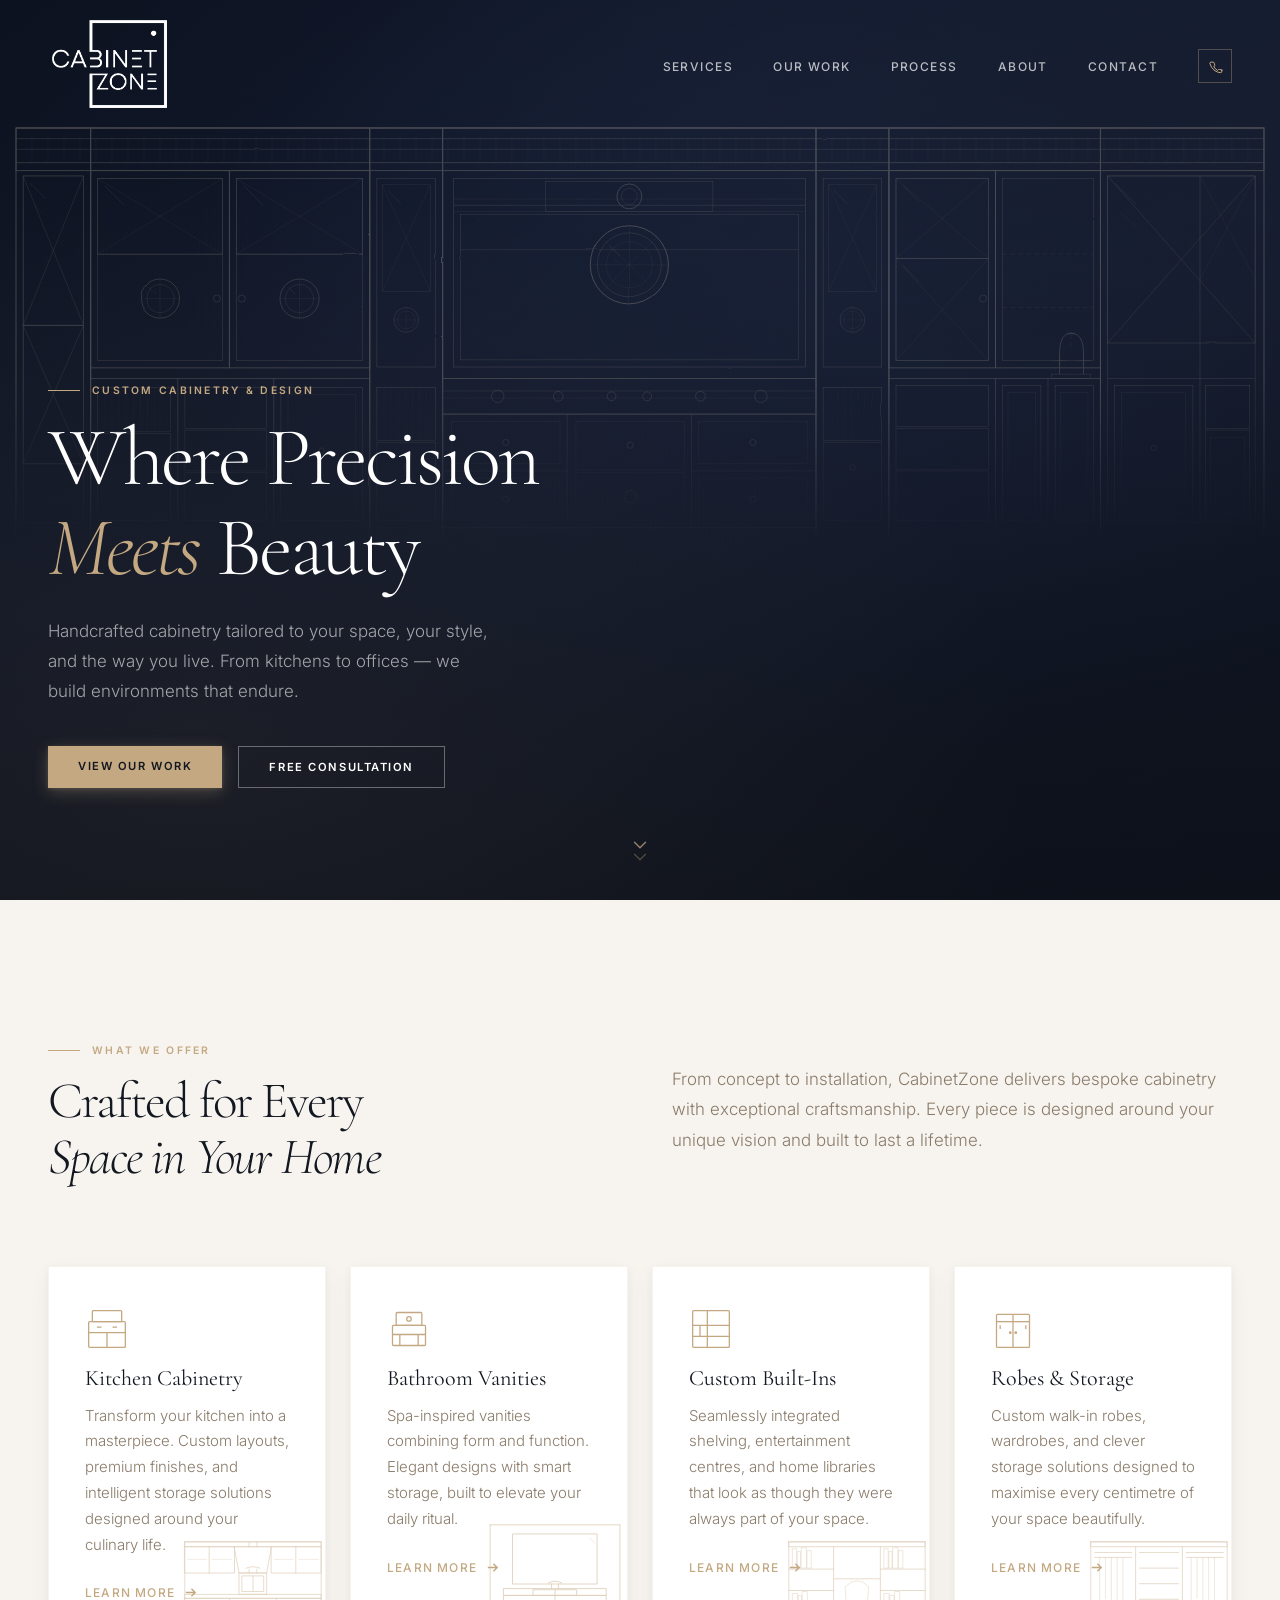
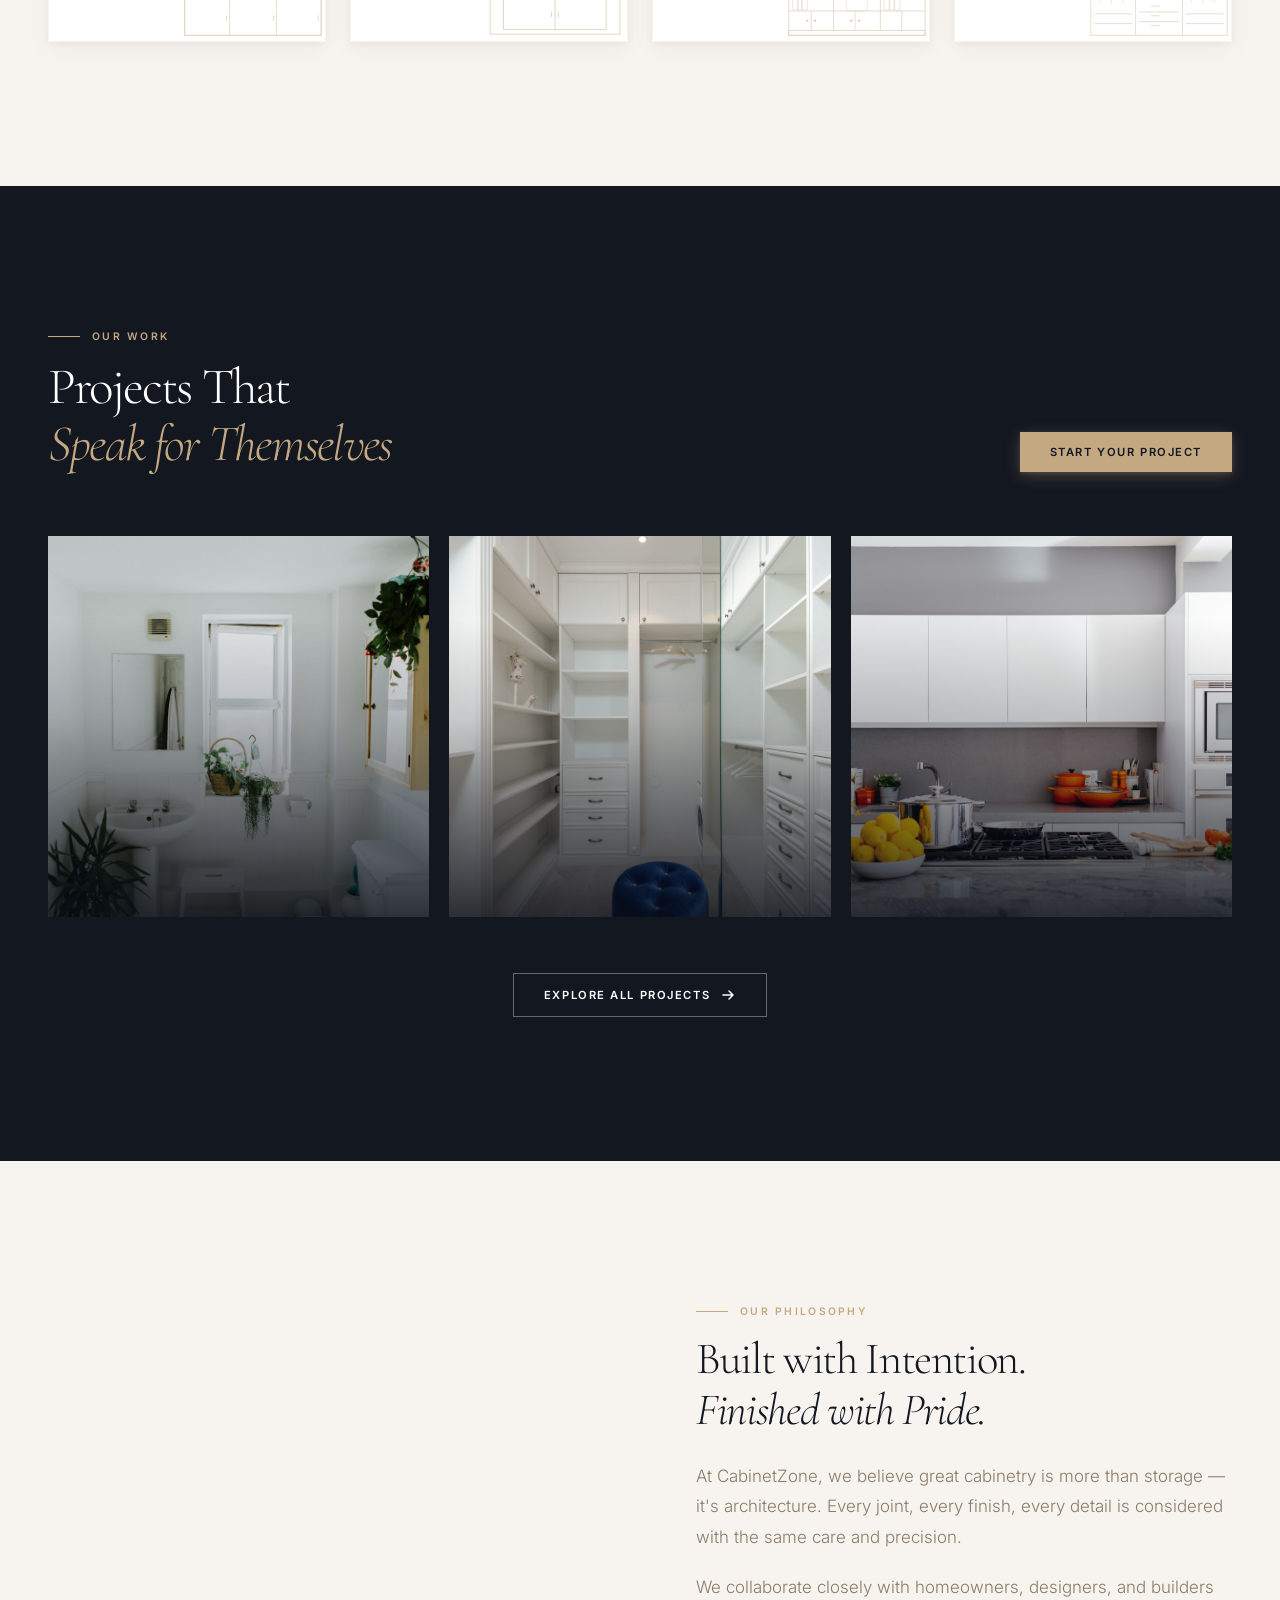
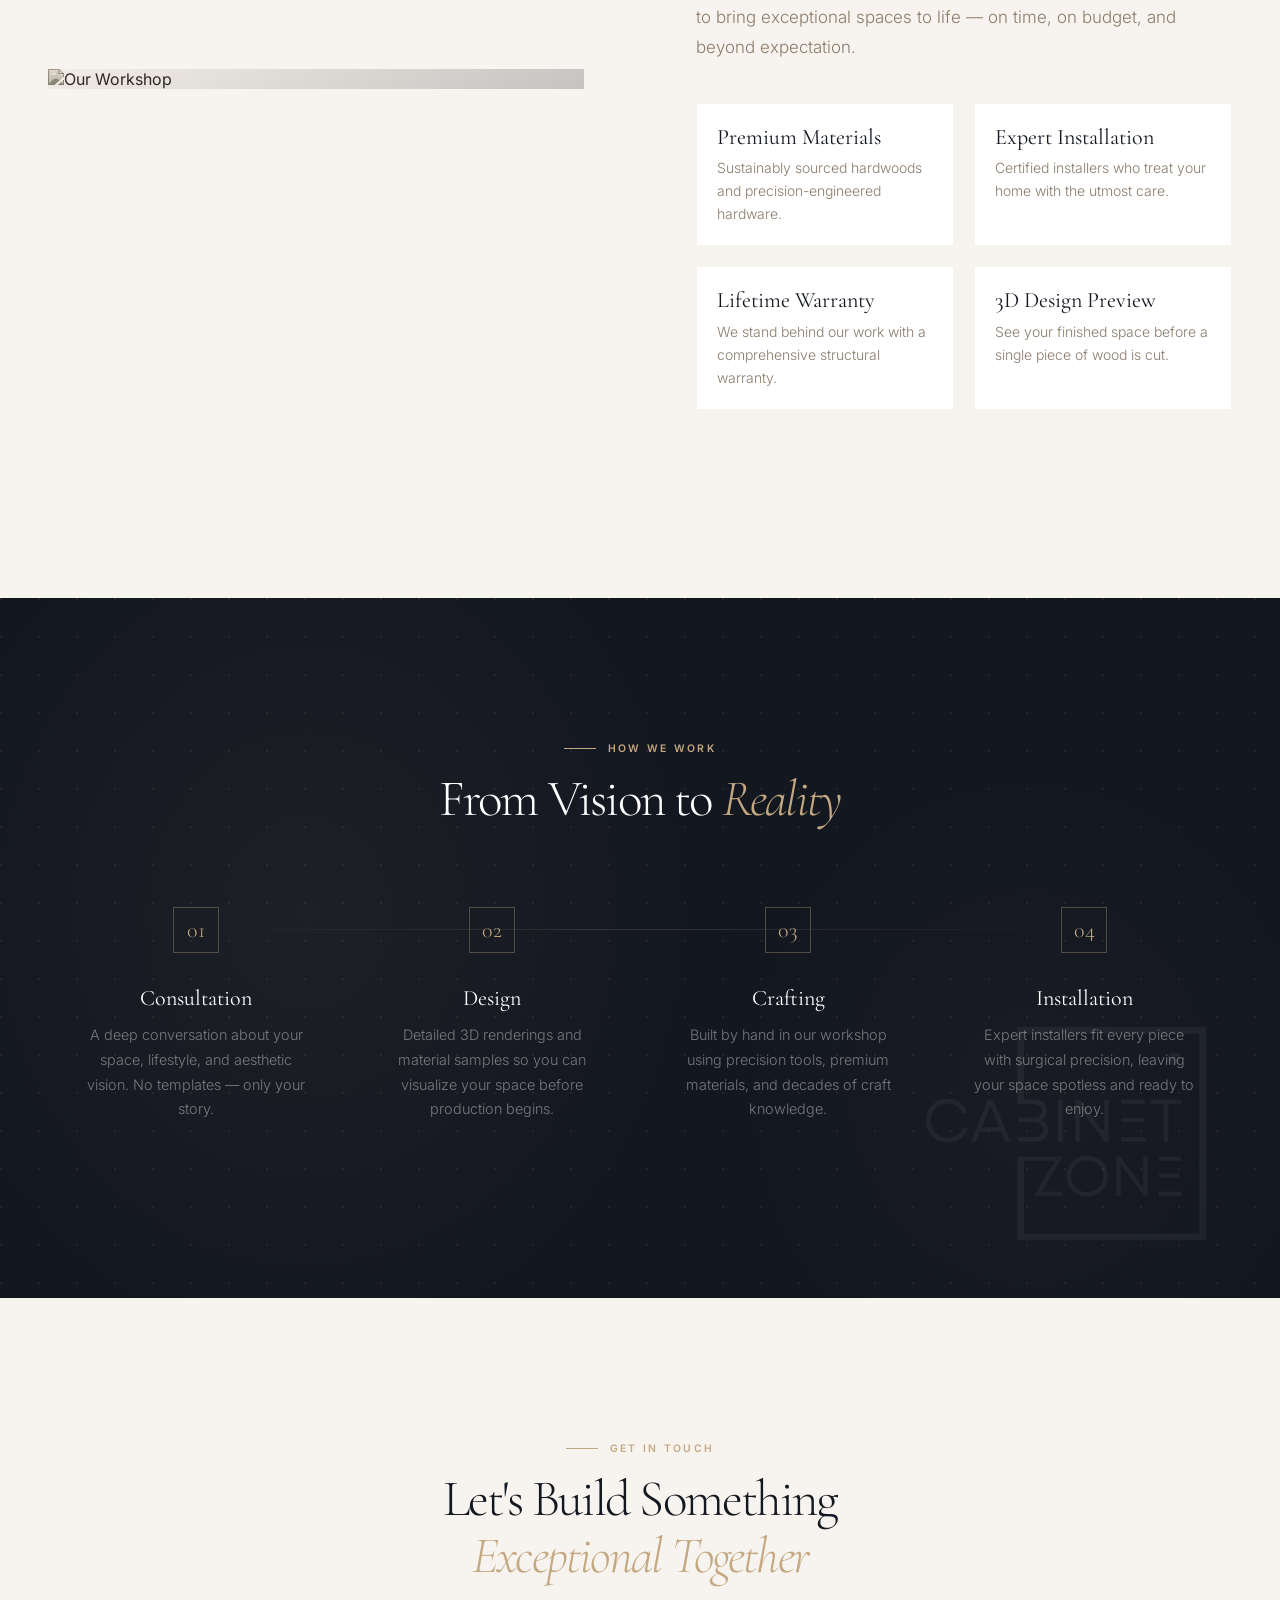
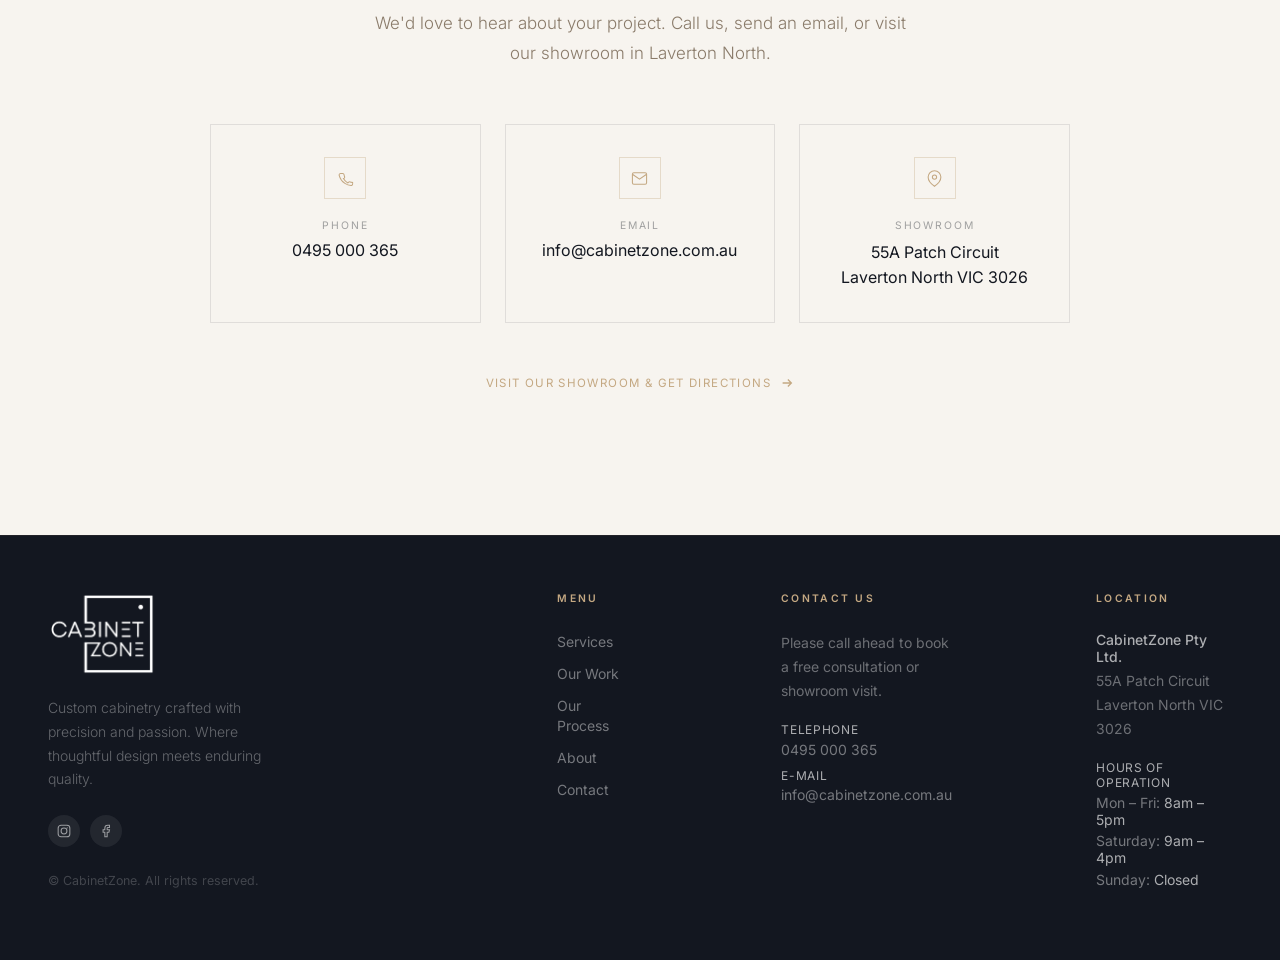
==== commit 4ac8dd1b: "fav fixes" ====
--- a/index.html
+++ b/index.html
@@ -6,10 +6,8 @@
   <title>CabinetZone — Custom Cabinetry & Design</title>
   <link rel="manifest" href="manifest.json" />
   <meta name="theme-color" content="#131720" />
-  <link rel="icon" type="image/svg+xml" href="brand_assets/favicon.svg" />
-  <link rel="icon" type="image/png" id="favicon-png" href="brand_assets/favicon.png" />
   <link rel="apple-touch-icon" href="brand_assets/apple-touch-icon.png" />
-  <script>(function(){var m=window.matchMedia('(prefers-color-scheme: dark)');var l=document.getElementById('favicon-png');function u(d){if(l)l.href=d?'brand_assets/favicon.png':'brand_assets/favicon-light.png';}u(m.matches);m.addEventListener('change',function(e){u(e.matches);});}());</script>
+  <script>(function(){var m=window.matchMedia('(prefers-color-scheme: dark)');function u(d){var old=document.getElementById('fav');if(old)old.remove();var l=document.createElement('link');l.rel='icon';l.type='image/png';l.id='fav';l.href=d?'brand_assets/favicon.png':'brand_assets/favicon-light.png';document.head.appendChild(l);}u(m.matches);m.addEventListener('change',function(e){u(e.matches);});}());</script>
   <script src="https://cdn.tailwindcss.com"></script>
   <link rel="preconnect" href="https://fonts.googleapis.com" />
   <link rel="preconnect" href="https://fonts.gstatic.com" crossorigin />
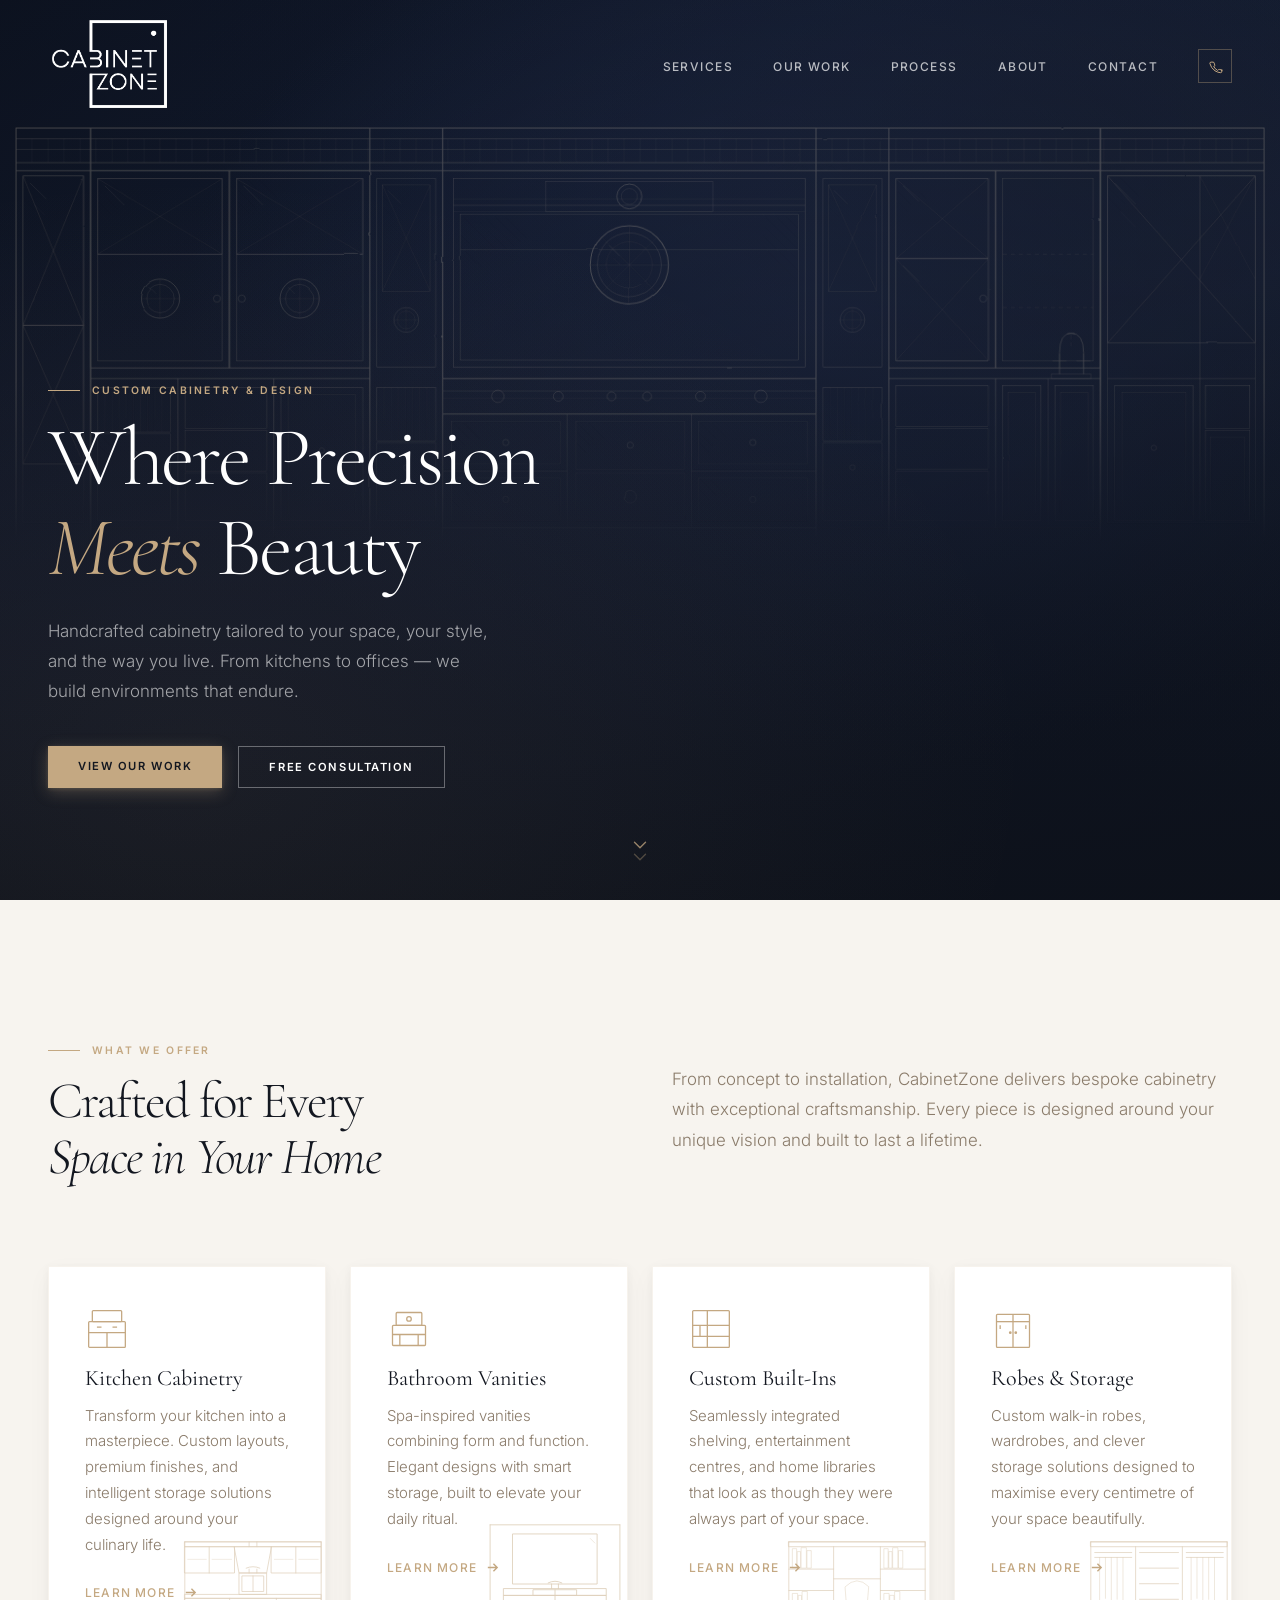
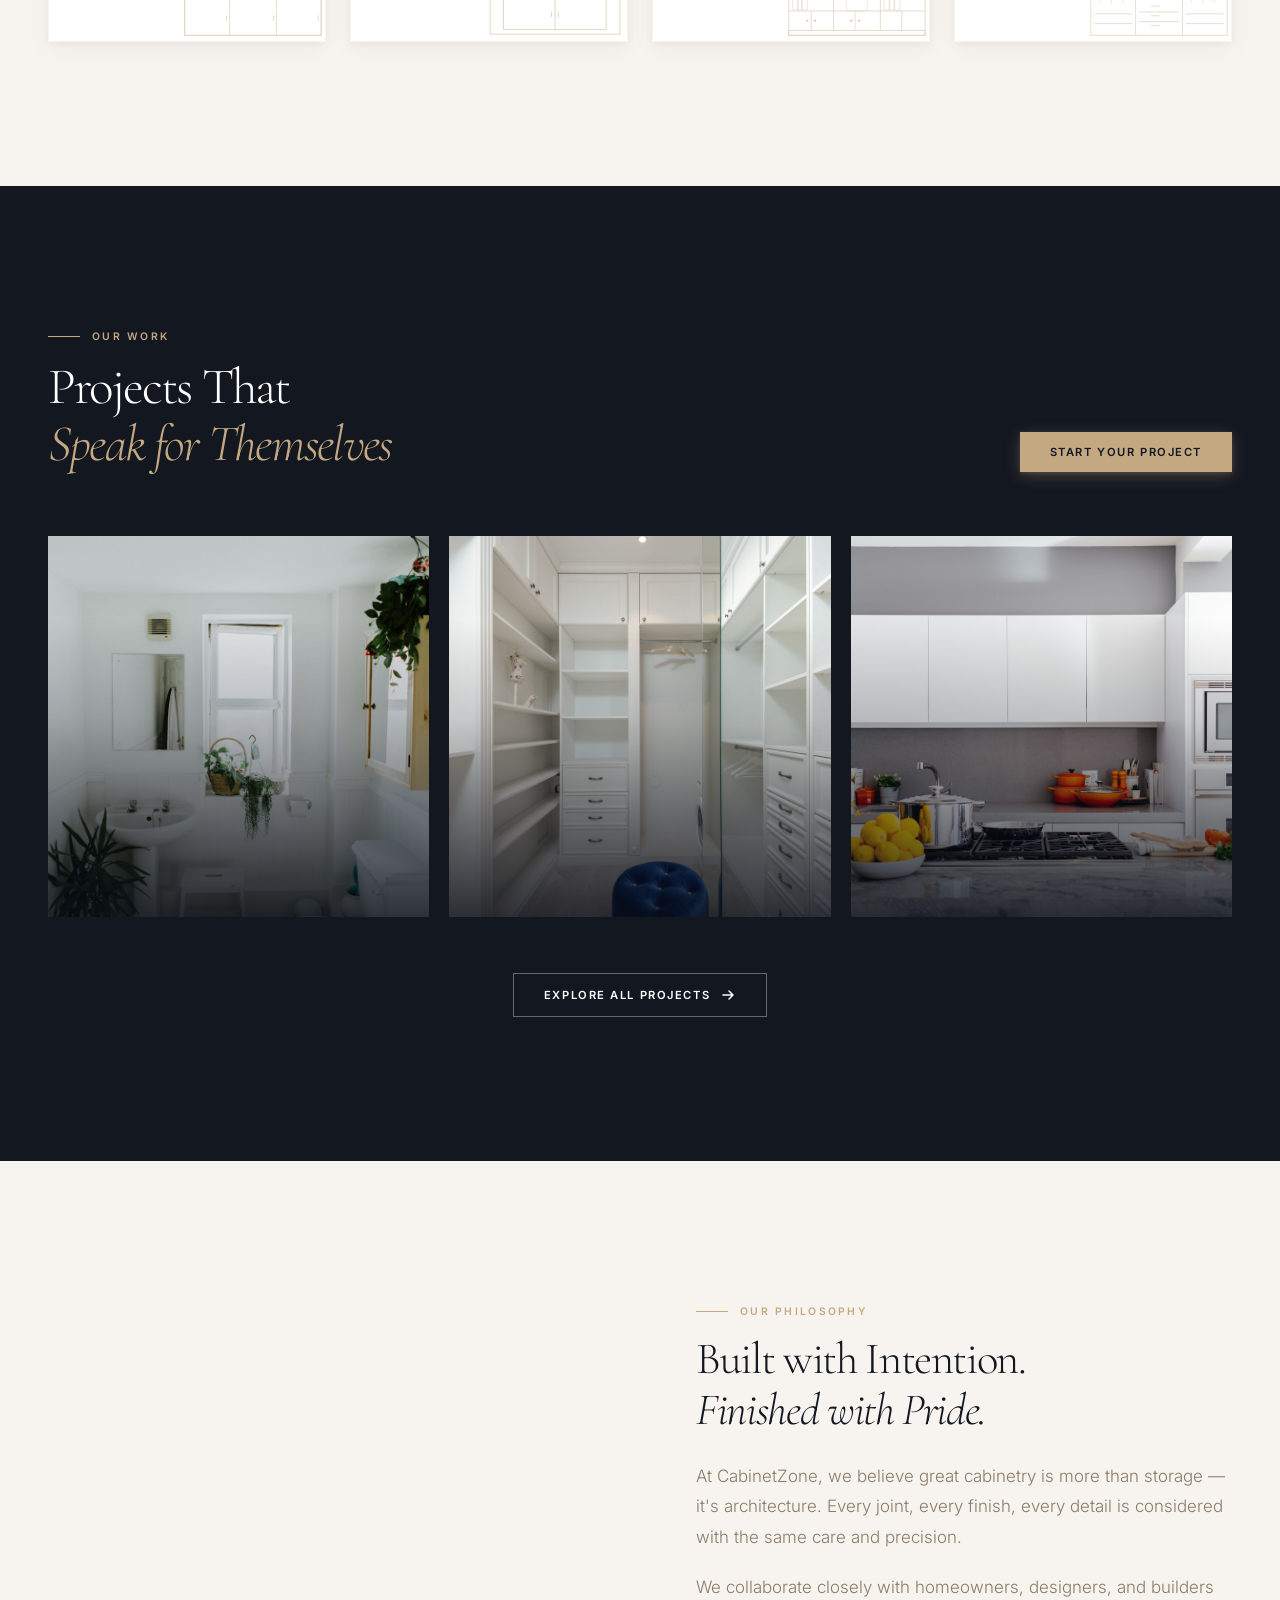
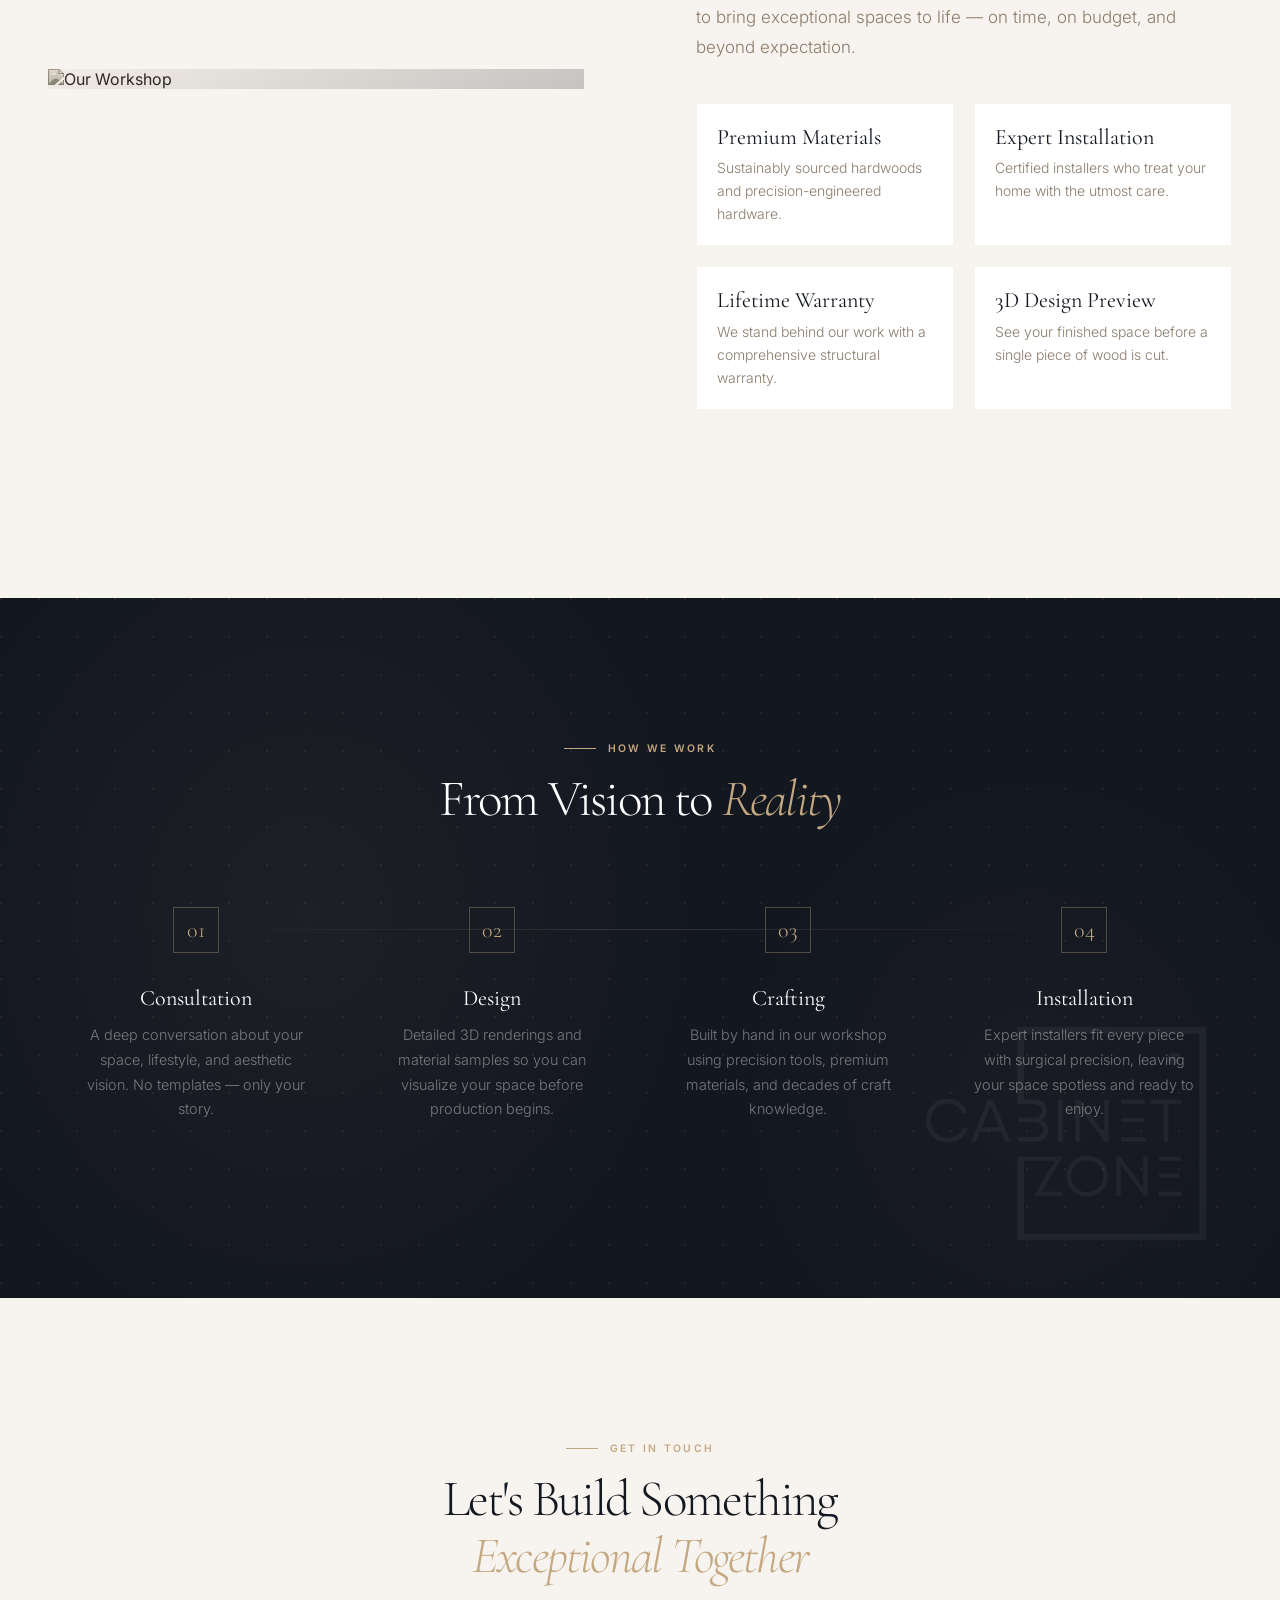
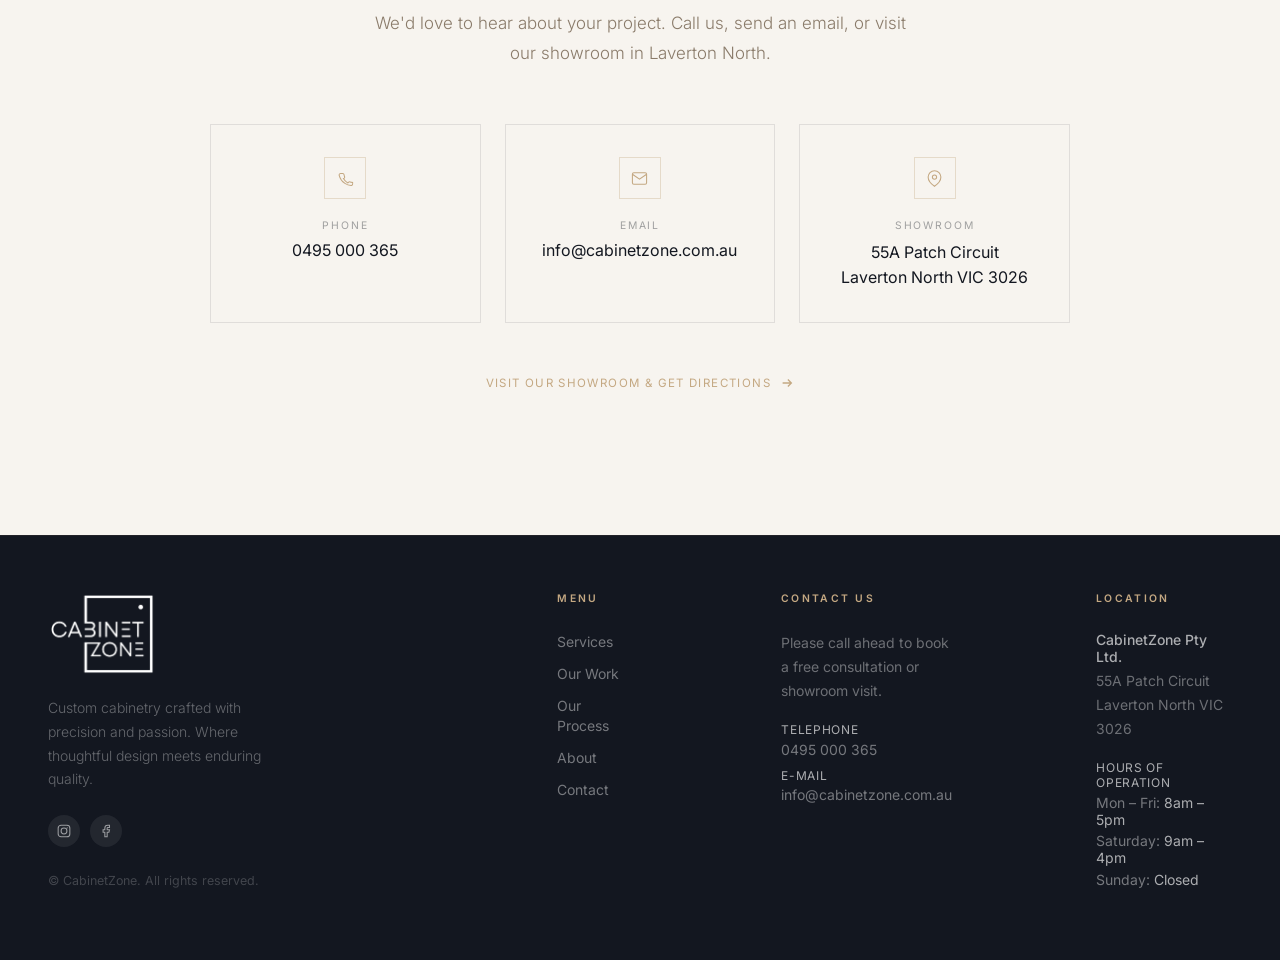
==== commit f8c37f7a: "fav fix" ====
--- a/index.html
+++ b/index.html
@@ -1,4 +1,4 @@
-<!DOCTYPE html>
+﻿<!DOCTYPE html>
 <html lang="en">
 <head>
   <meta charset="UTF-8" />
@@ -7,7 +7,7 @@
   <link rel="manifest" href="manifest.json" />
   <meta name="theme-color" content="#131720" />
   <link rel="apple-touch-icon" href="brand_assets/apple-touch-icon.png" />
-  <script>(function(){var m=window.matchMedia('(prefers-color-scheme: dark)');function u(d){var old=document.getElementById('fav');if(old)old.remove();var l=document.createElement('link');l.rel='icon';l.type='image/png';l.id='fav';l.href=d?'brand_assets/favicon.png':'brand_assets/favicon-light.png';document.head.appendChild(l);}u(m.matches);m.addEventListener('change',function(e){u(e.matches);});}());</script>
+  <script>(function(){var m=window.matchMedia('(prefers-color-scheme: dark)');function u(d){var old=document.getElementById('fav');if(old)old.remove();var l=document.createElement('link');l.rel='icon';l.type='image/png';l.id='fav';l.href=(d?'brand_assets/favicon.png':'brand_assets/favicon-light.png')+'?v='+Date.now();document.head.appendChild(l);}u(m.matches);m.addEventListener('change',function(e){u(e.matches);});}());</script>
   <script src="https://cdn.tailwindcss.com"></script>
   <link rel="preconnect" href="https://fonts.googleapis.com" />
   <link rel="preconnect" href="https://fonts.gstatic.com" crossorigin />
@@ -841,3 +841,4 @@
   </script>
 </body>
 </html>
+
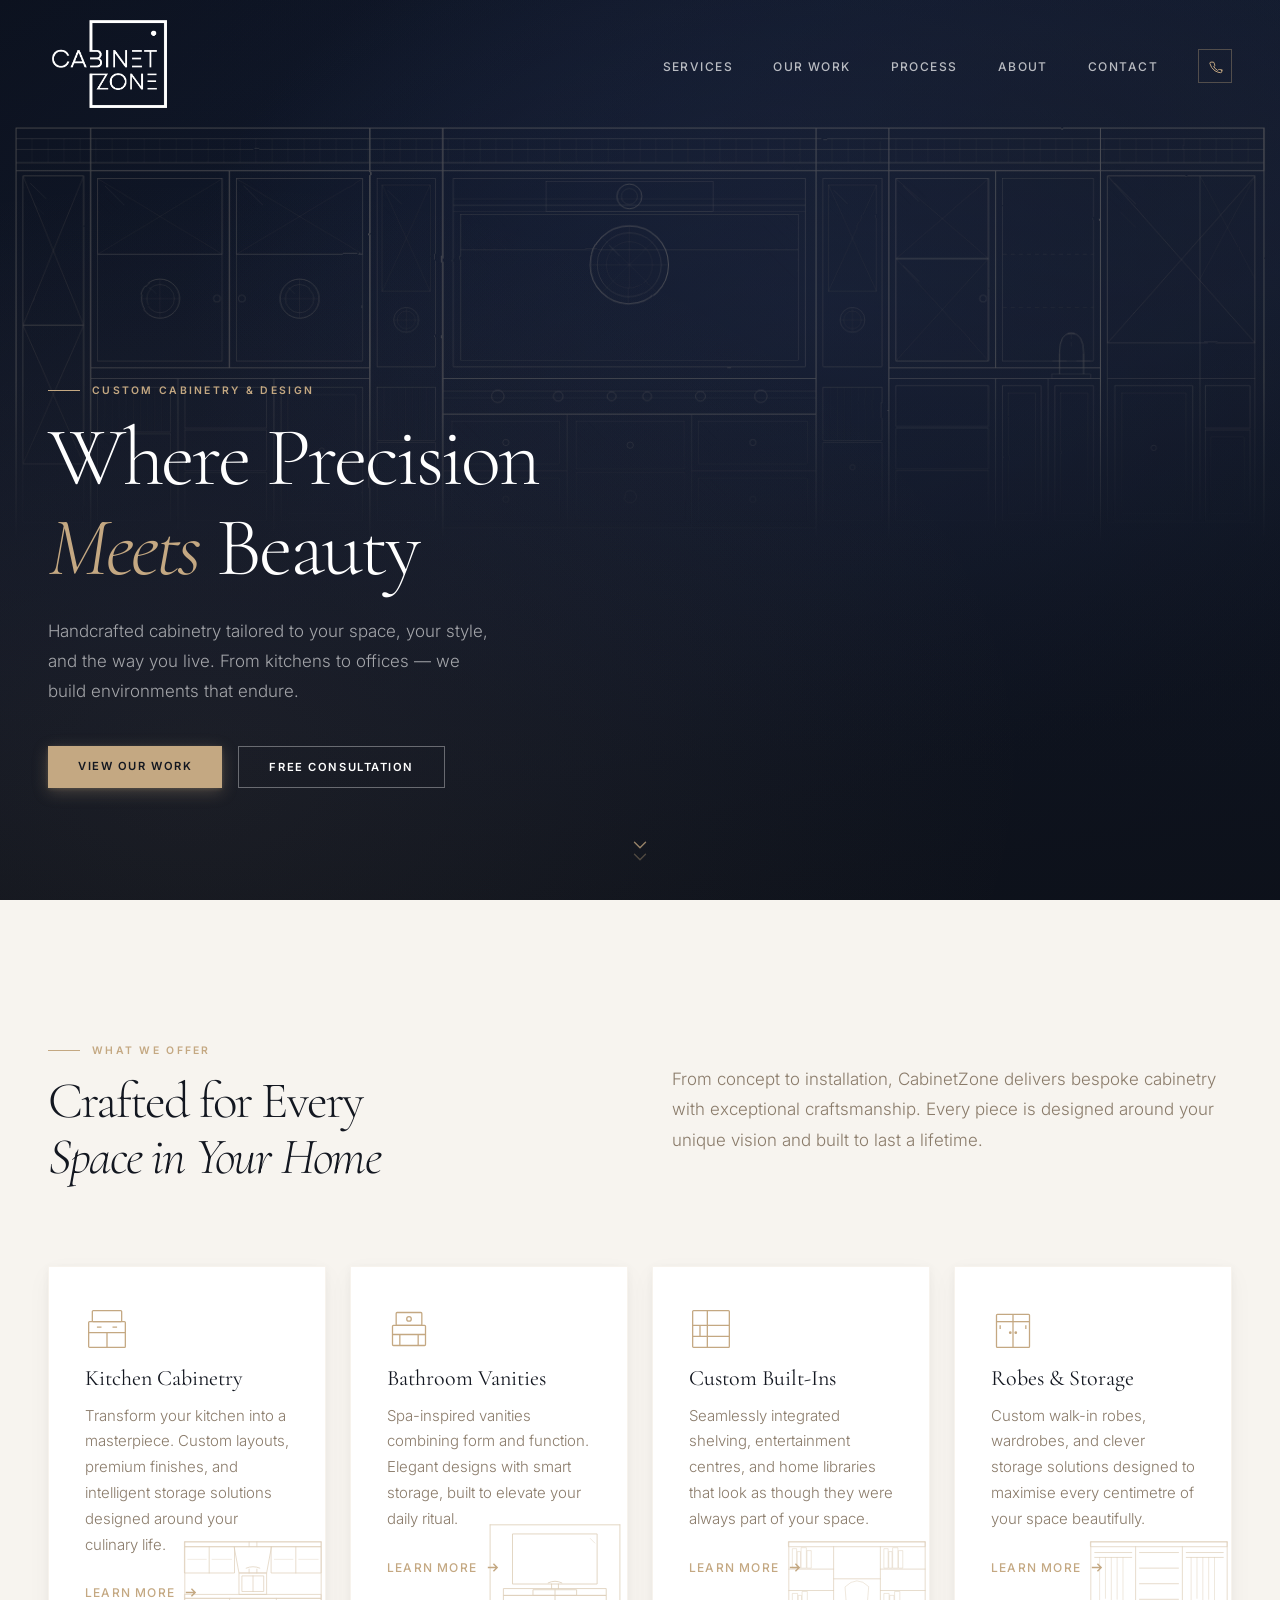
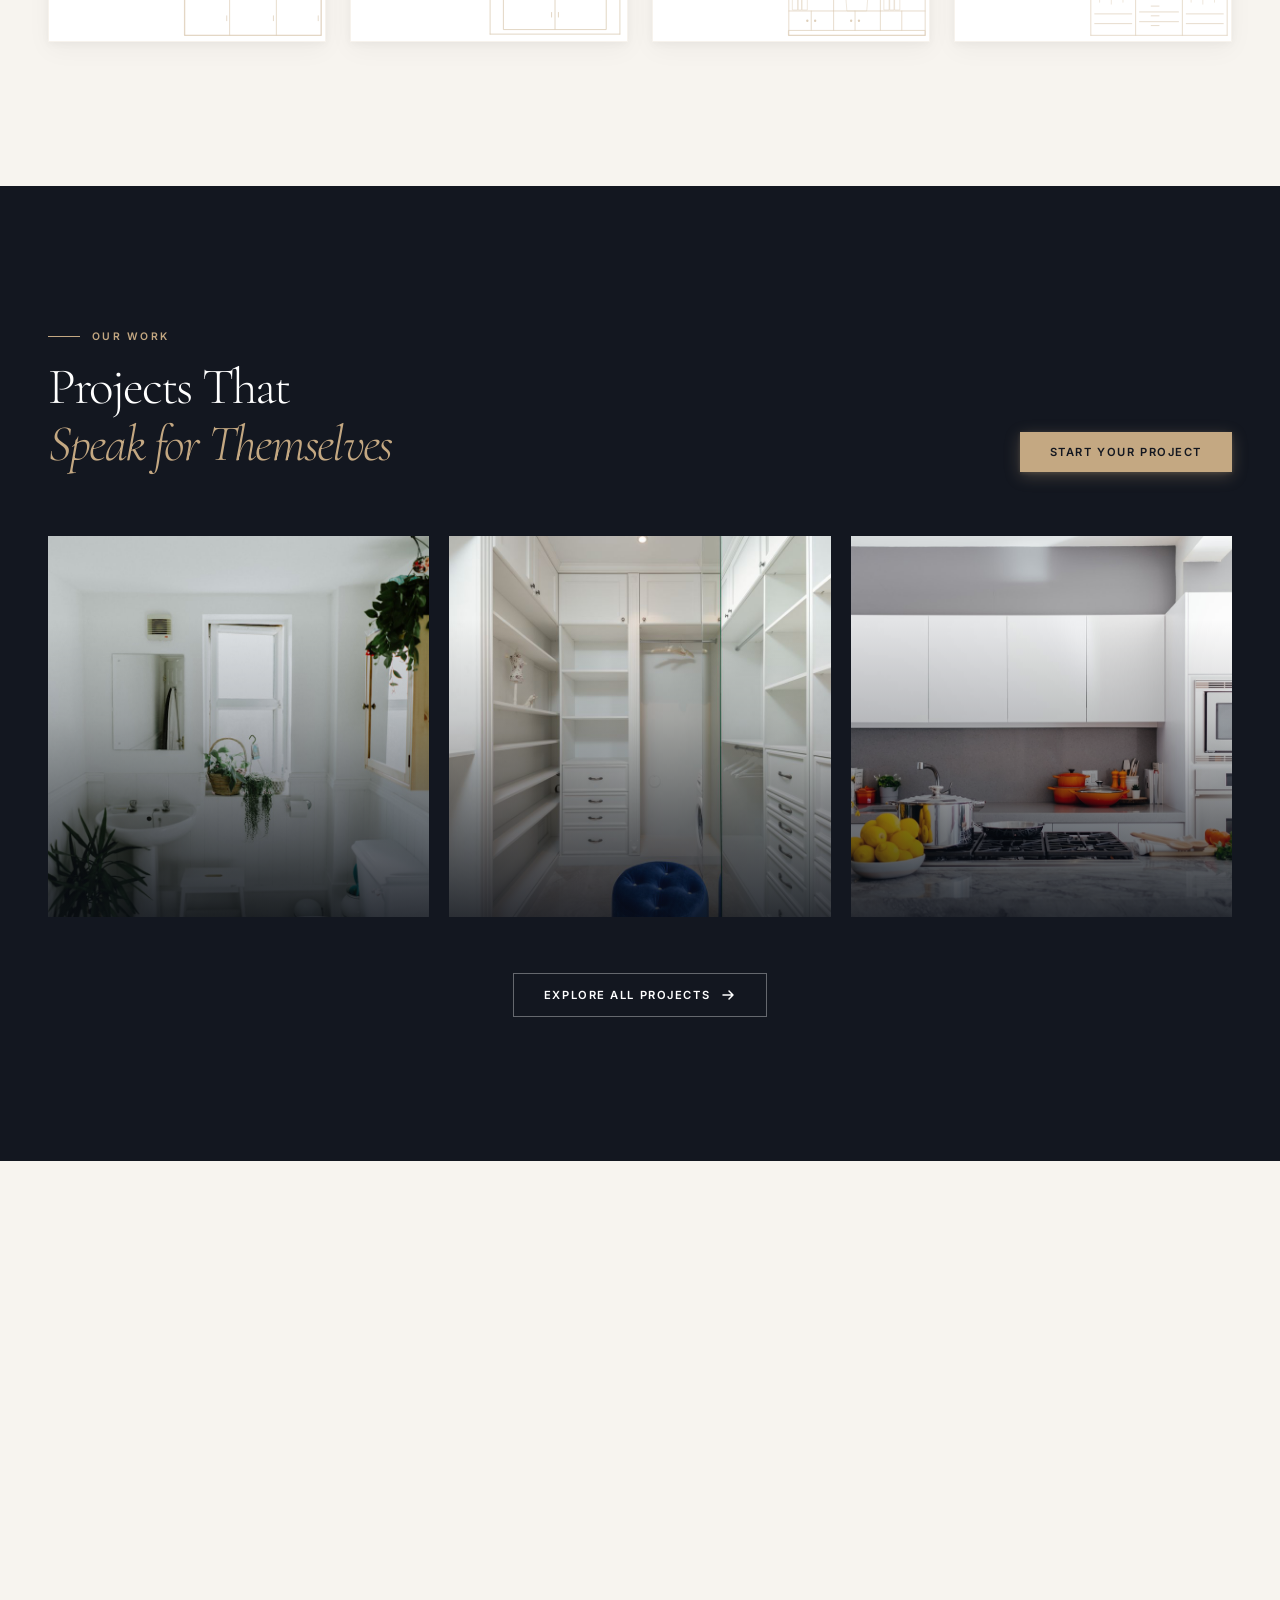
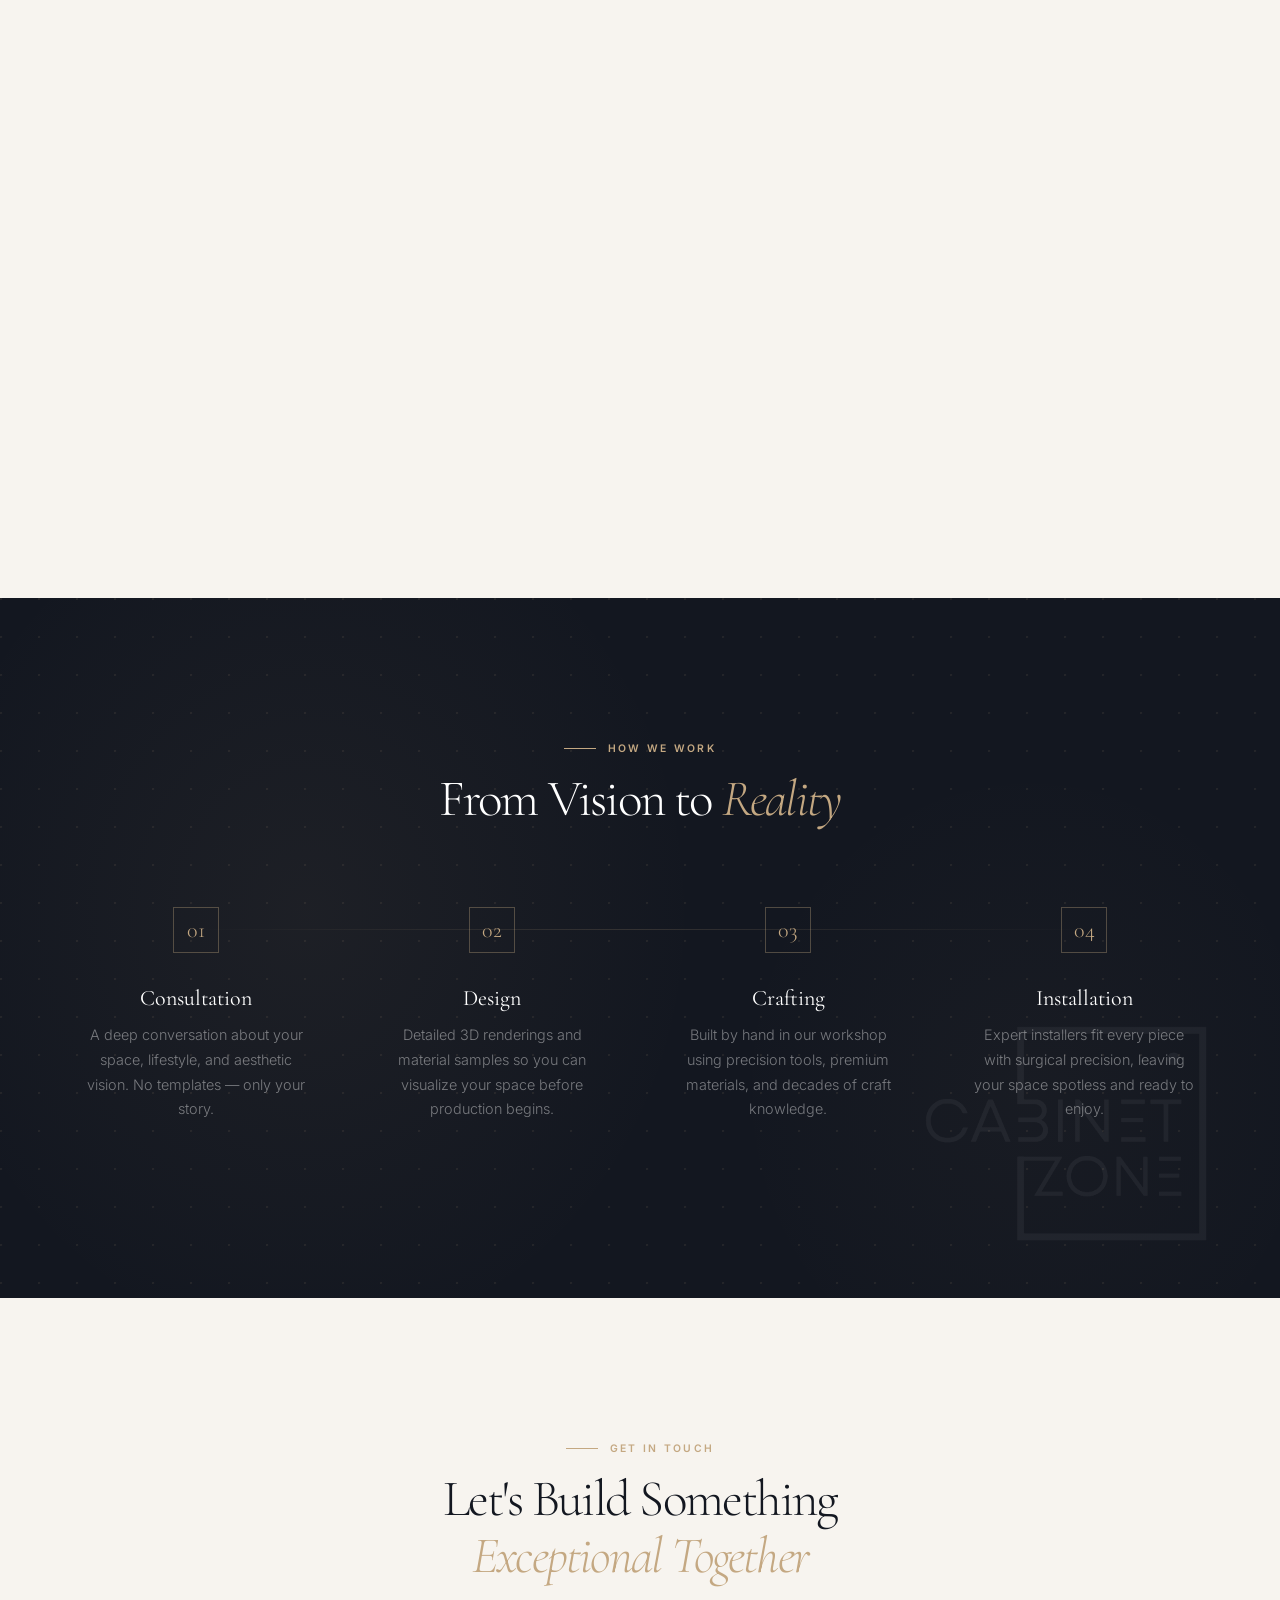
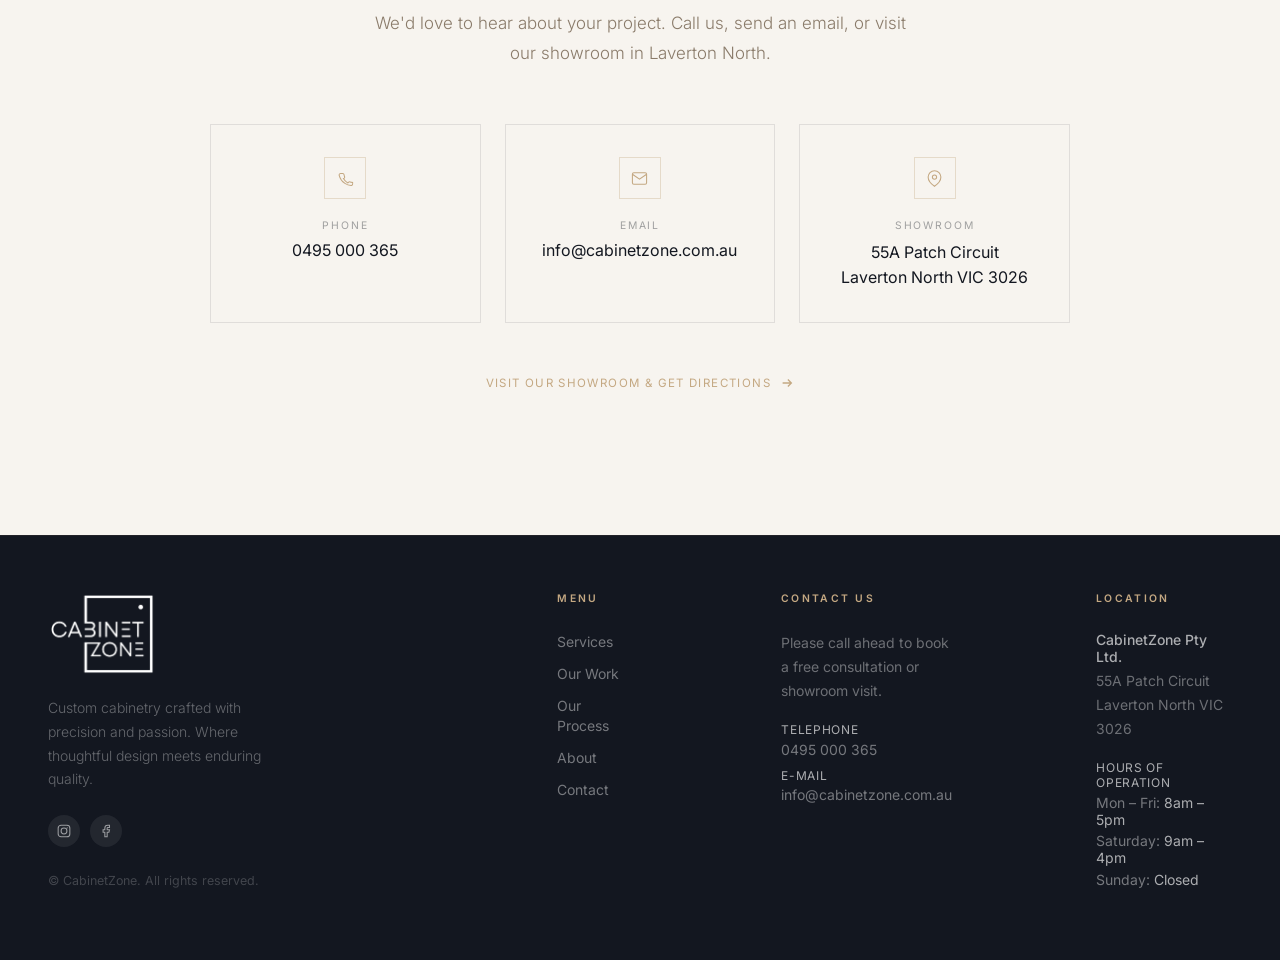
==== commit 432d8757: "Update index.html" ====
--- a/index.html
+++ b/index.html
@@ -842,3 +842,4 @@
 </body>
 </html>
 
+
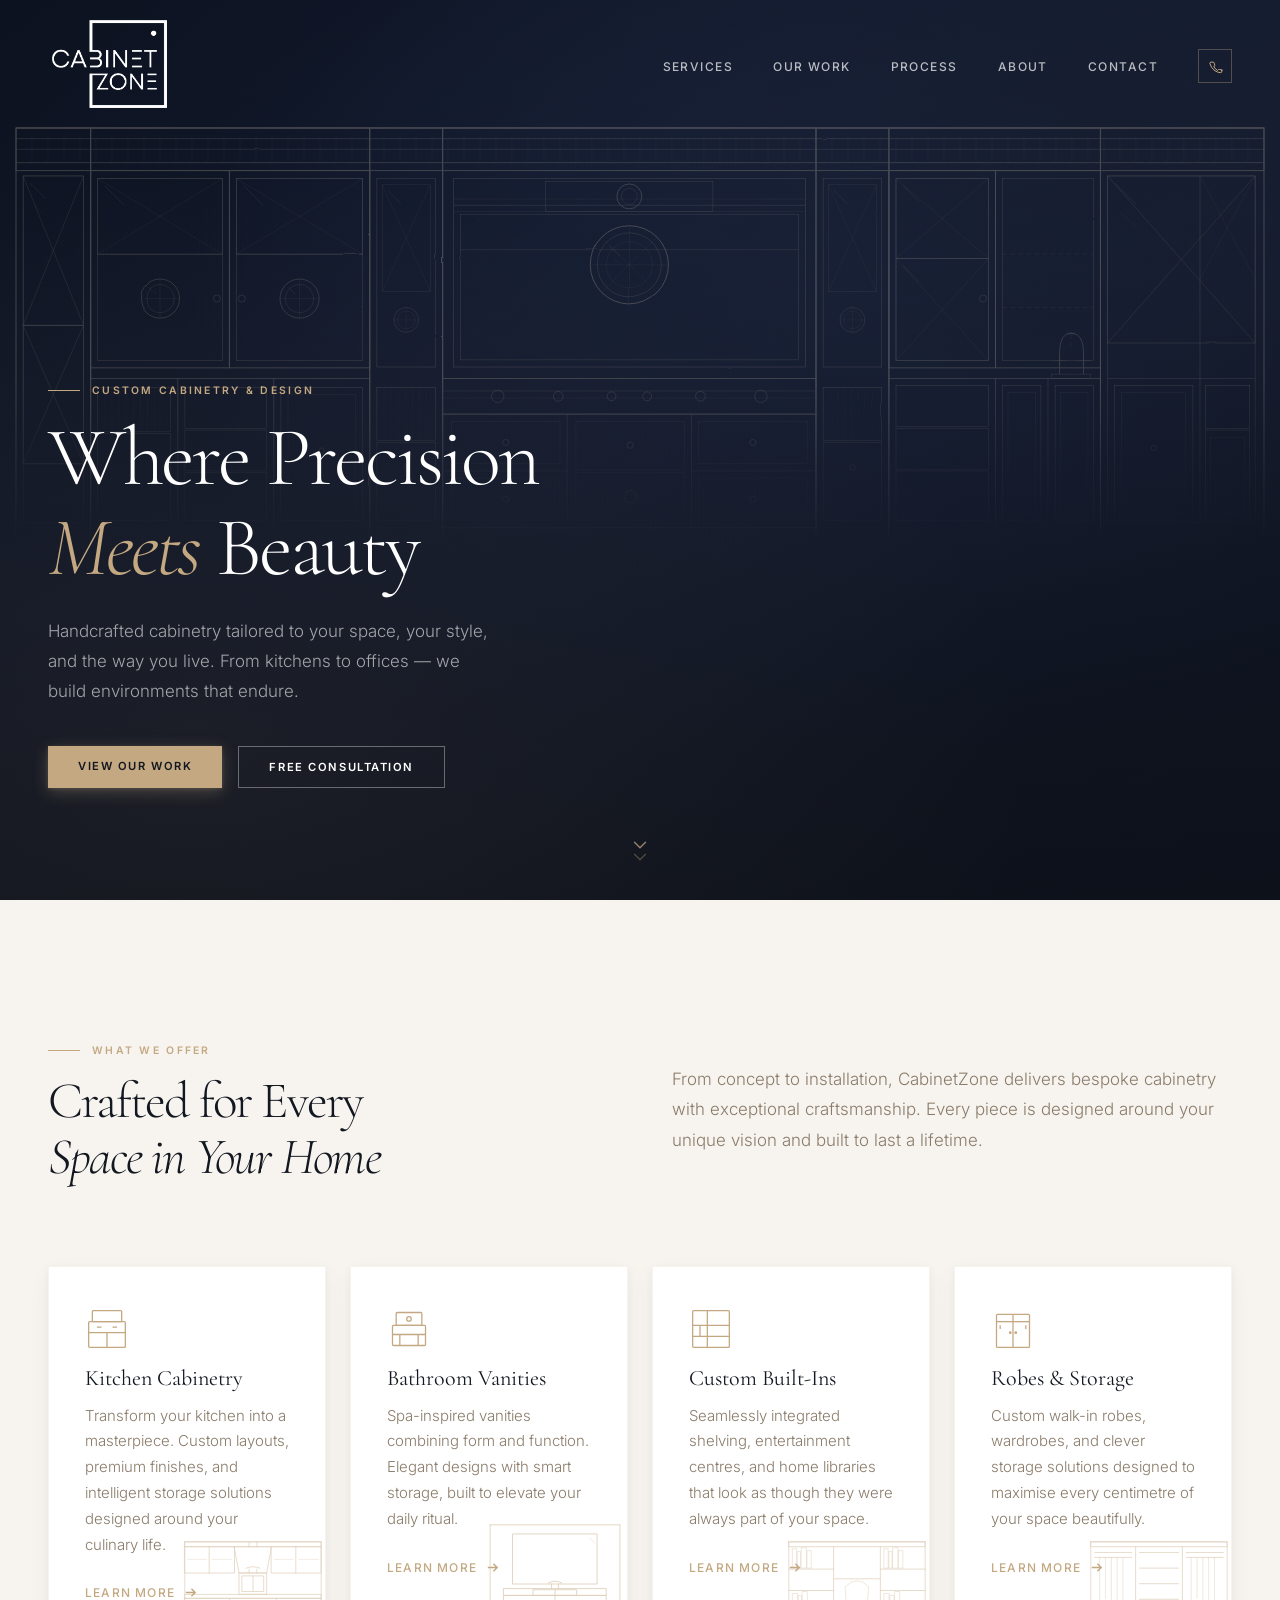
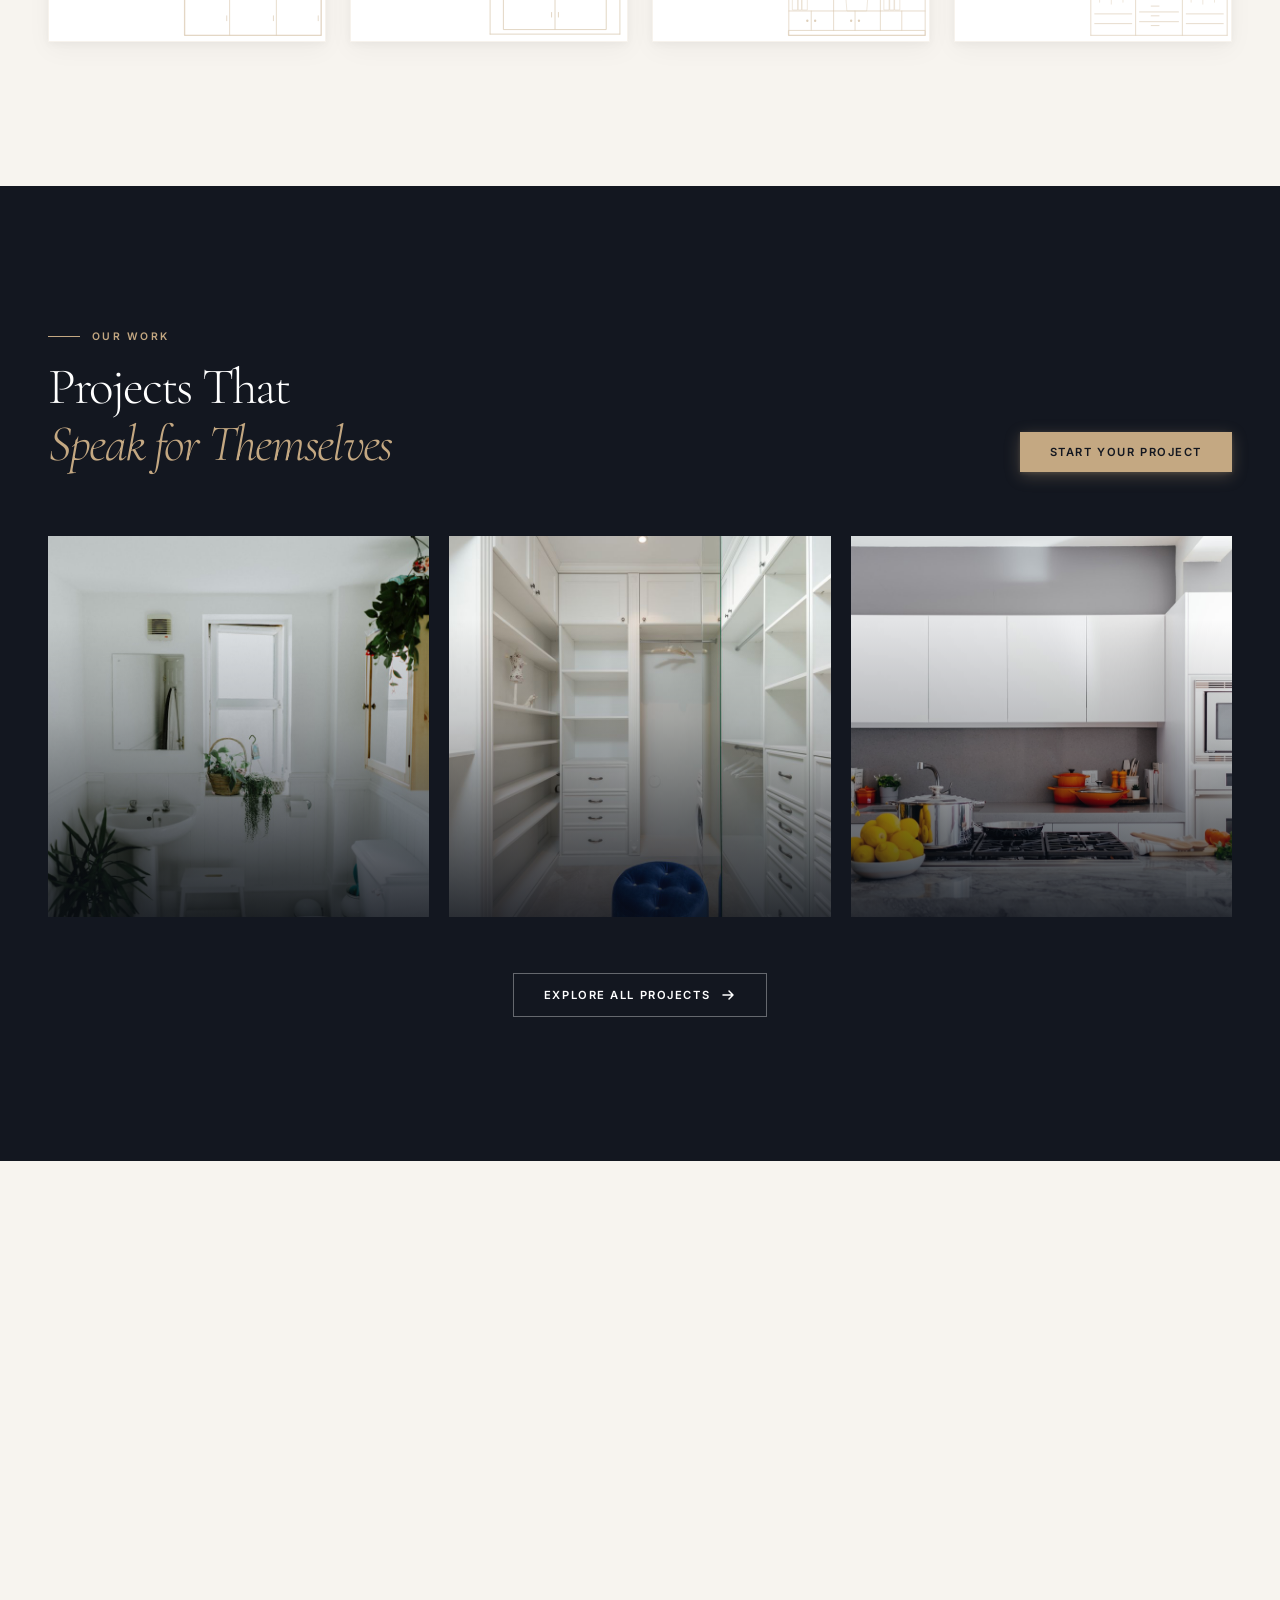
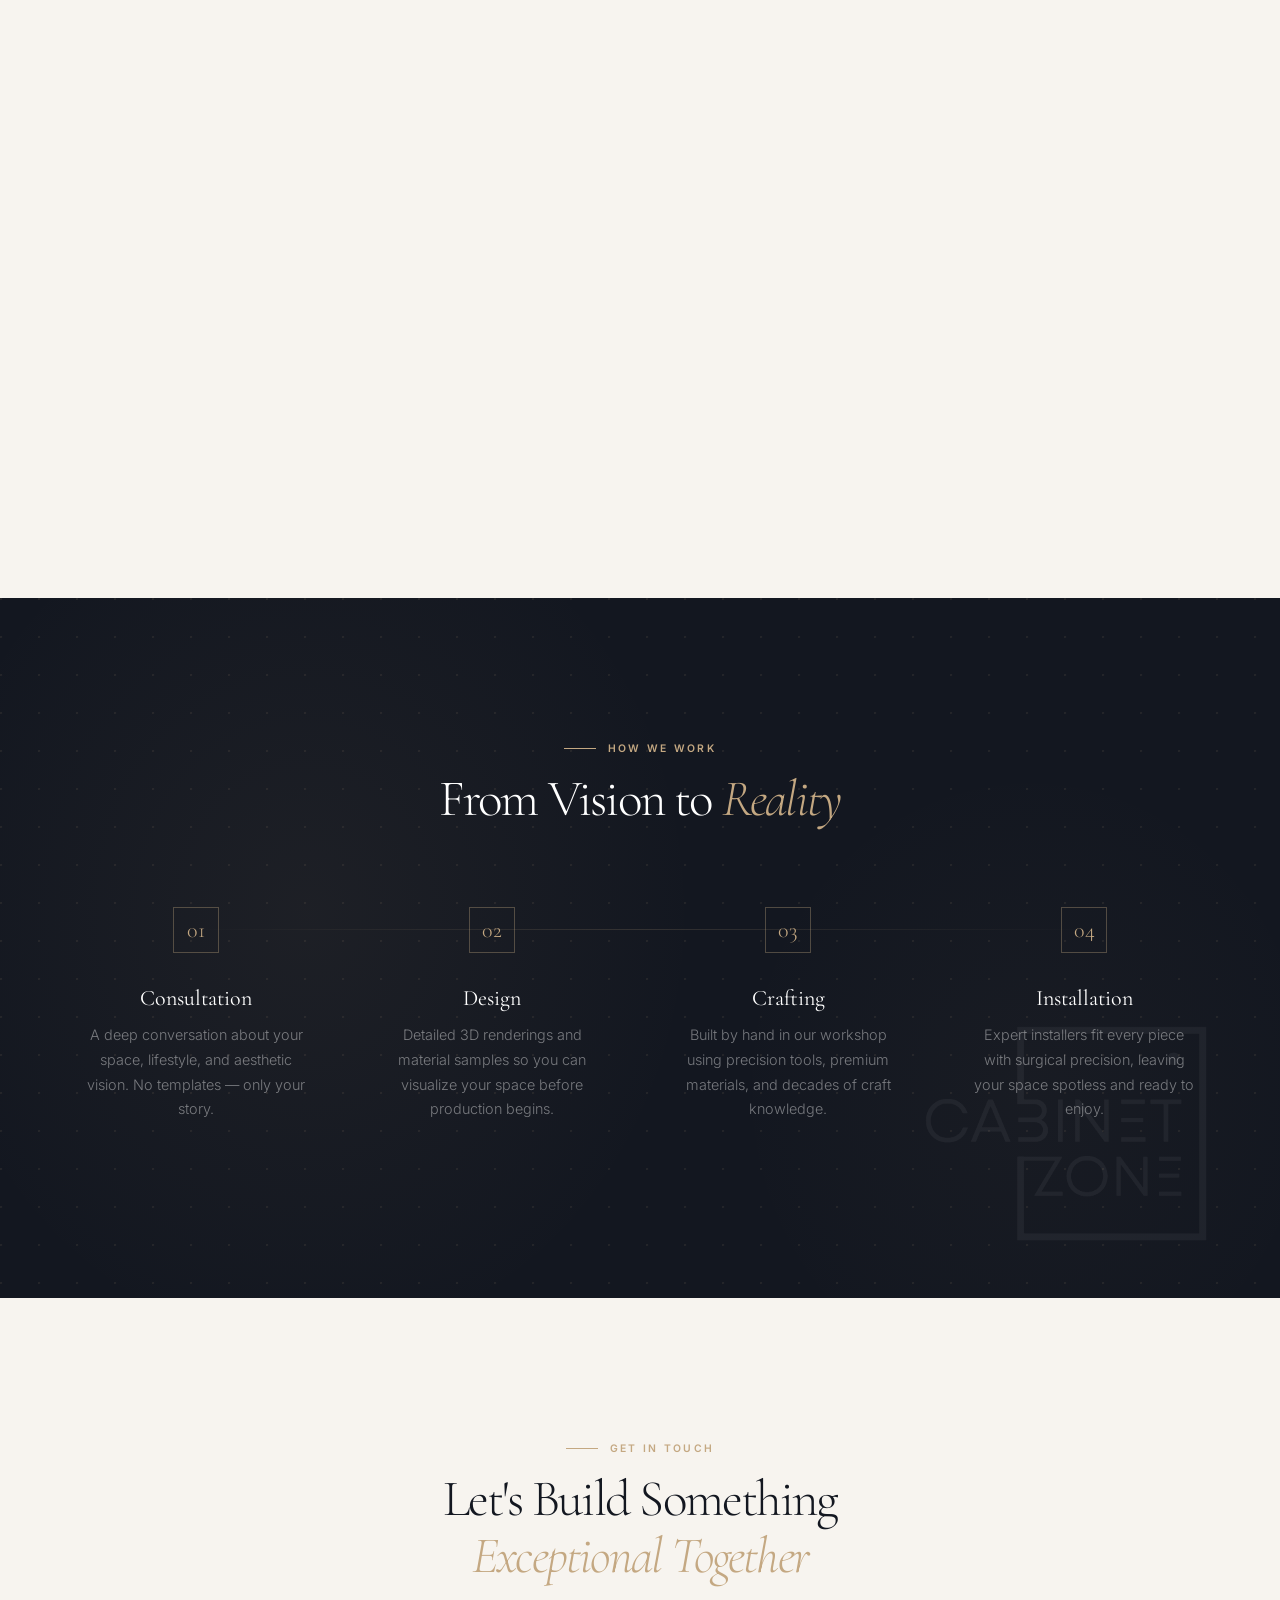
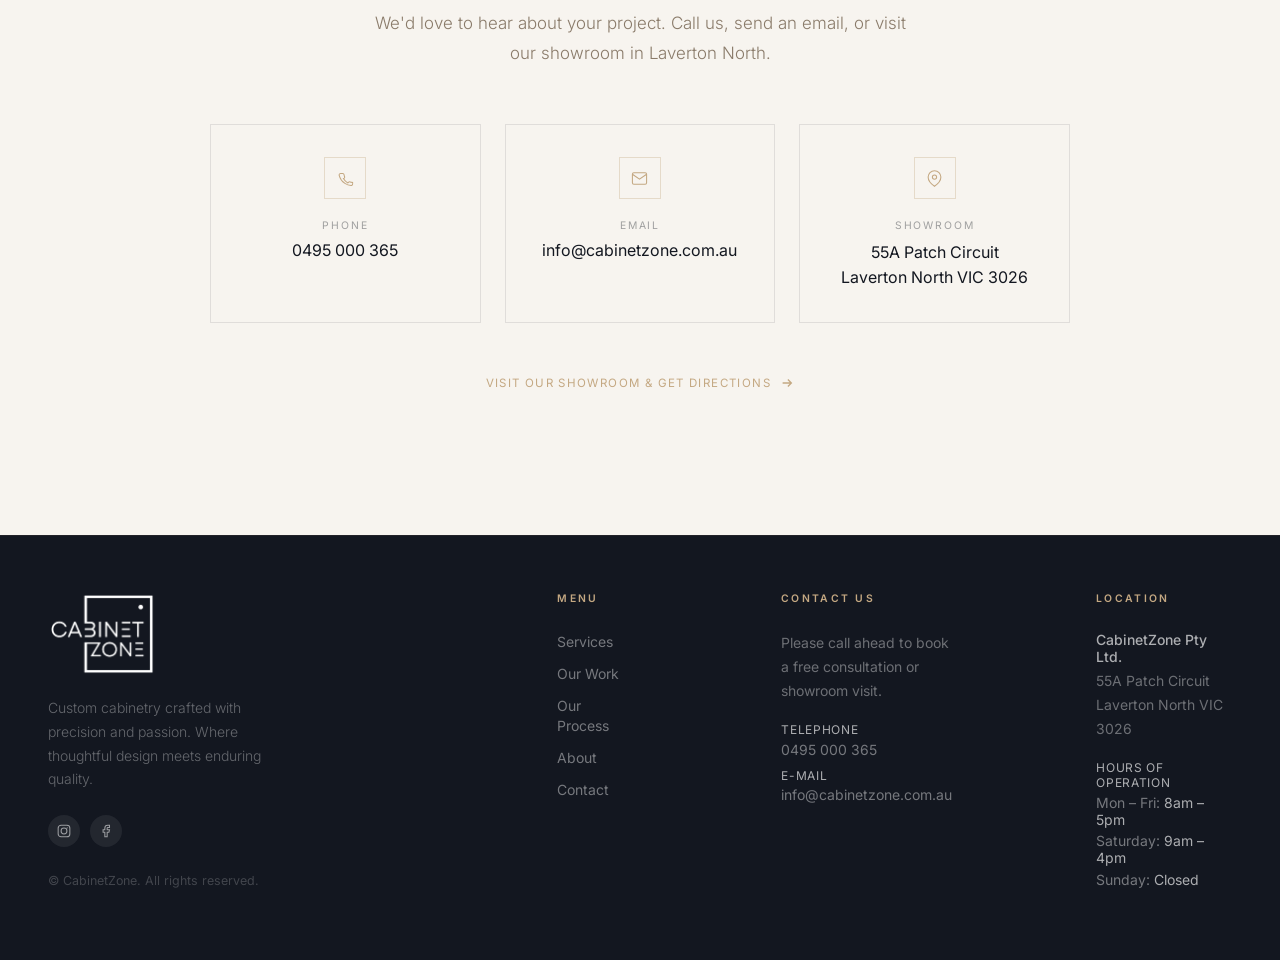
==== commit dd6bc9bf: "fixes" ====
--- a/index.html
+++ b/index.html
@@ -7,7 +7,7 @@
   <link rel="manifest" href="manifest.json" />
   <meta name="theme-color" content="#131720" />
   <link rel="apple-touch-icon" href="brand_assets/apple-touch-icon.png" />
-  <script>(function(){var m=window.matchMedia('(prefers-color-scheme: dark)');function u(d){var old=document.getElementById('fav');if(old)old.remove();var l=document.createElement('link');l.rel='icon';l.type='image/png';l.id='fav';l.href=(d?'brand_assets/favicon.png':'brand_assets/favicon-light.png')+'?v='+Date.now();document.head.appendChild(l);}u(m.matches);m.addEventListener('change',function(e){u(e.matches);});}());</script>
+  <script>(function(){var m=window.matchMedia('(prefers-color-scheme: dark)');function u(d){var o=document.getElementById('fav');if(o)o.remove();var l=document.createElement('link');l.rel='icon';l.type='image/png';l.id='fav';l.href=(d?'brand_assets/favicon.png':'brand_assets/favicon-light.png')+'?v='+Date.now();document.head.appendChild(l);var t=document.title;document.title=t+'​';setTimeout(function(){document.title=t;},0);}u(m.matches);m.addEventListener('change',function(e){u(e.matches);});window.addEventListener('focus',function(){u(m.matches);});document.addEventListener('visibilitychange',function(){if(!document.hidden)u(m.matches);});}());</script>
   <script src="https://cdn.tailwindcss.com"></script>
   <link rel="preconnect" href="https://fonts.googleapis.com" />
   <link rel="preconnect" href="https://fonts.gstatic.com" crossorigin />
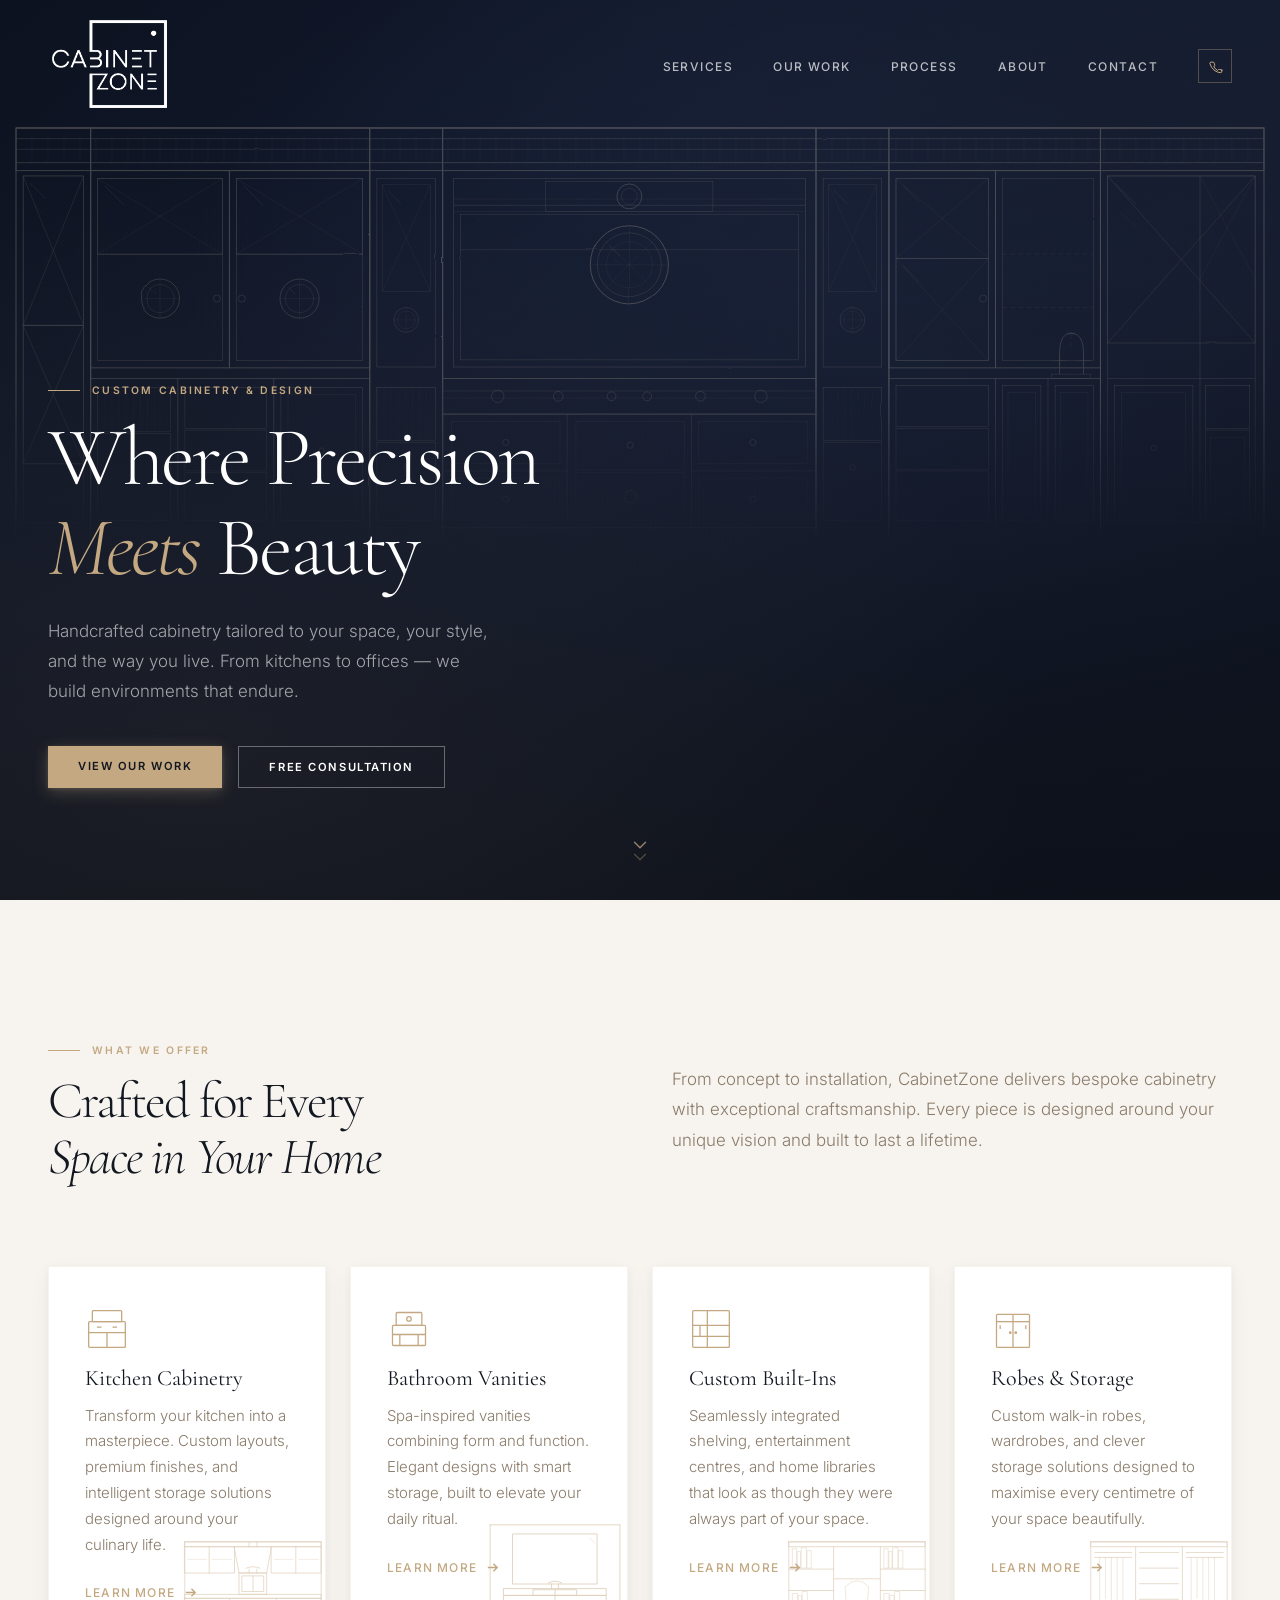
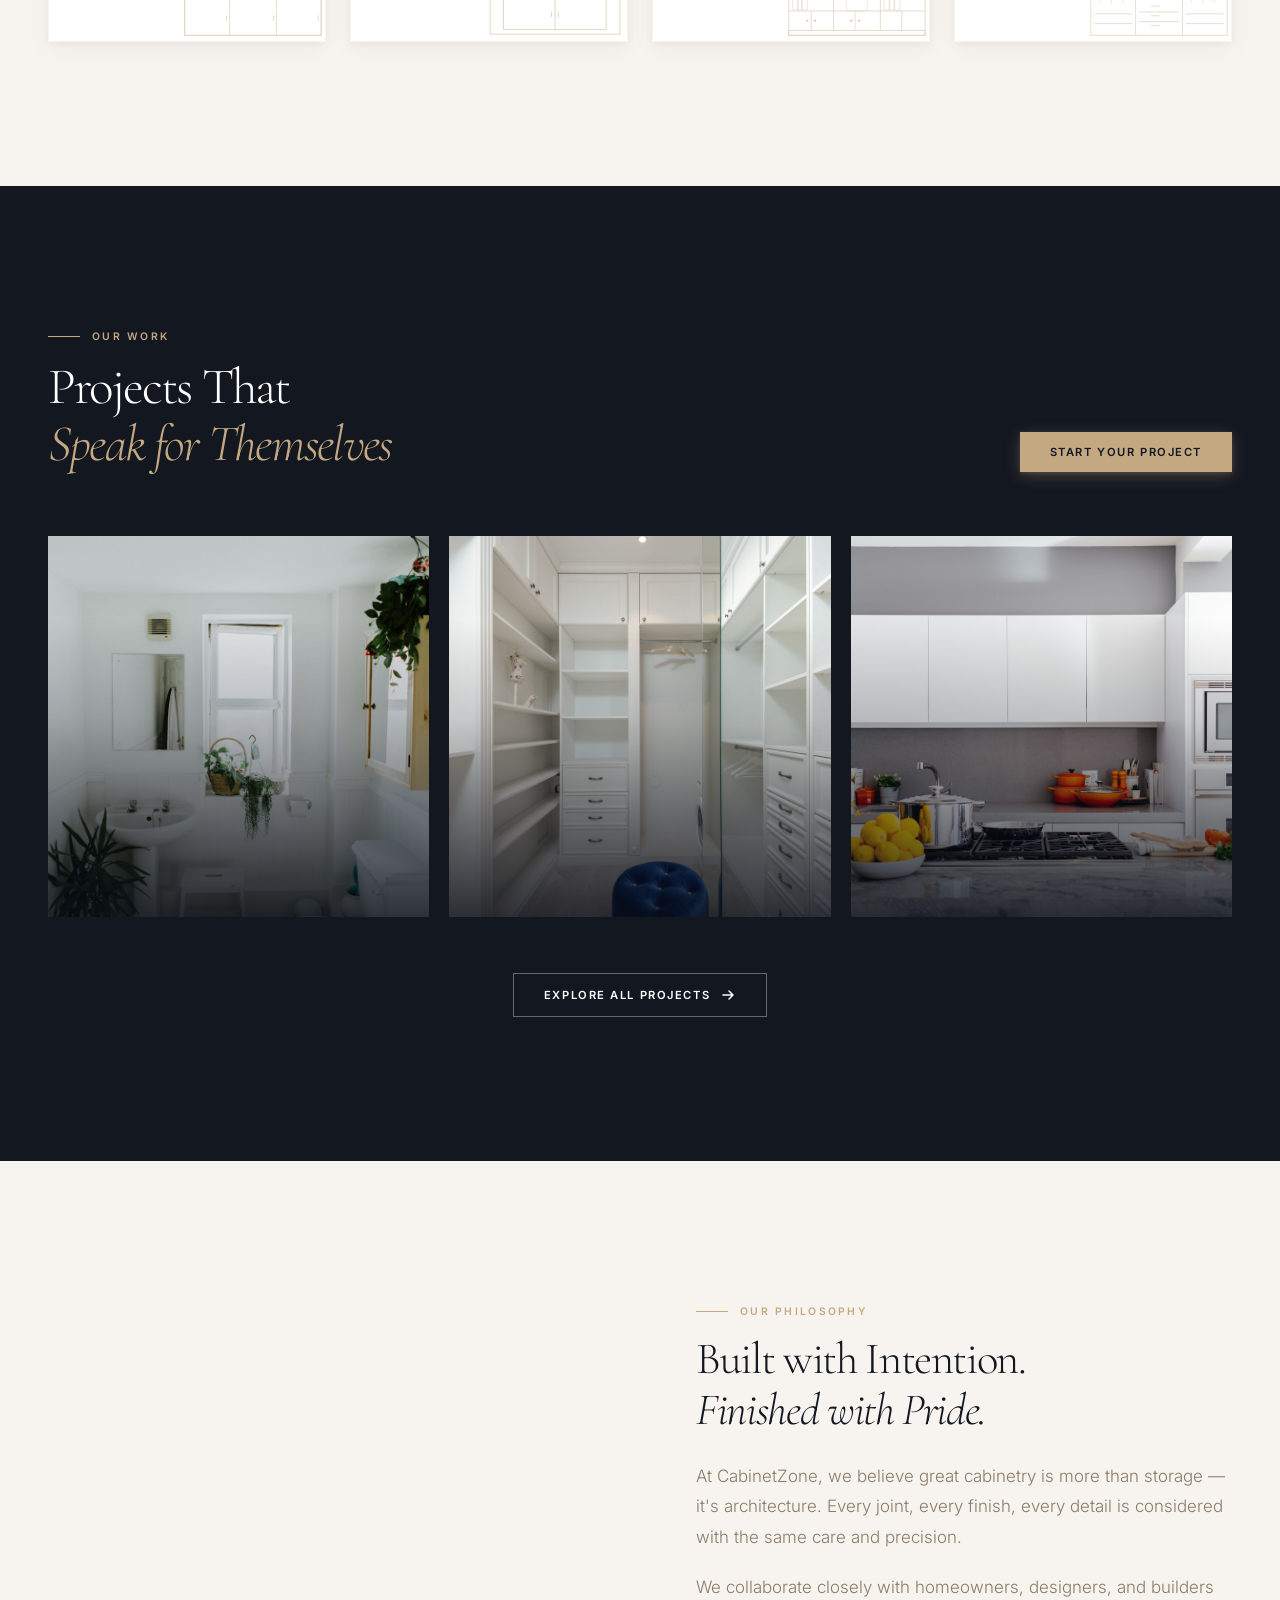
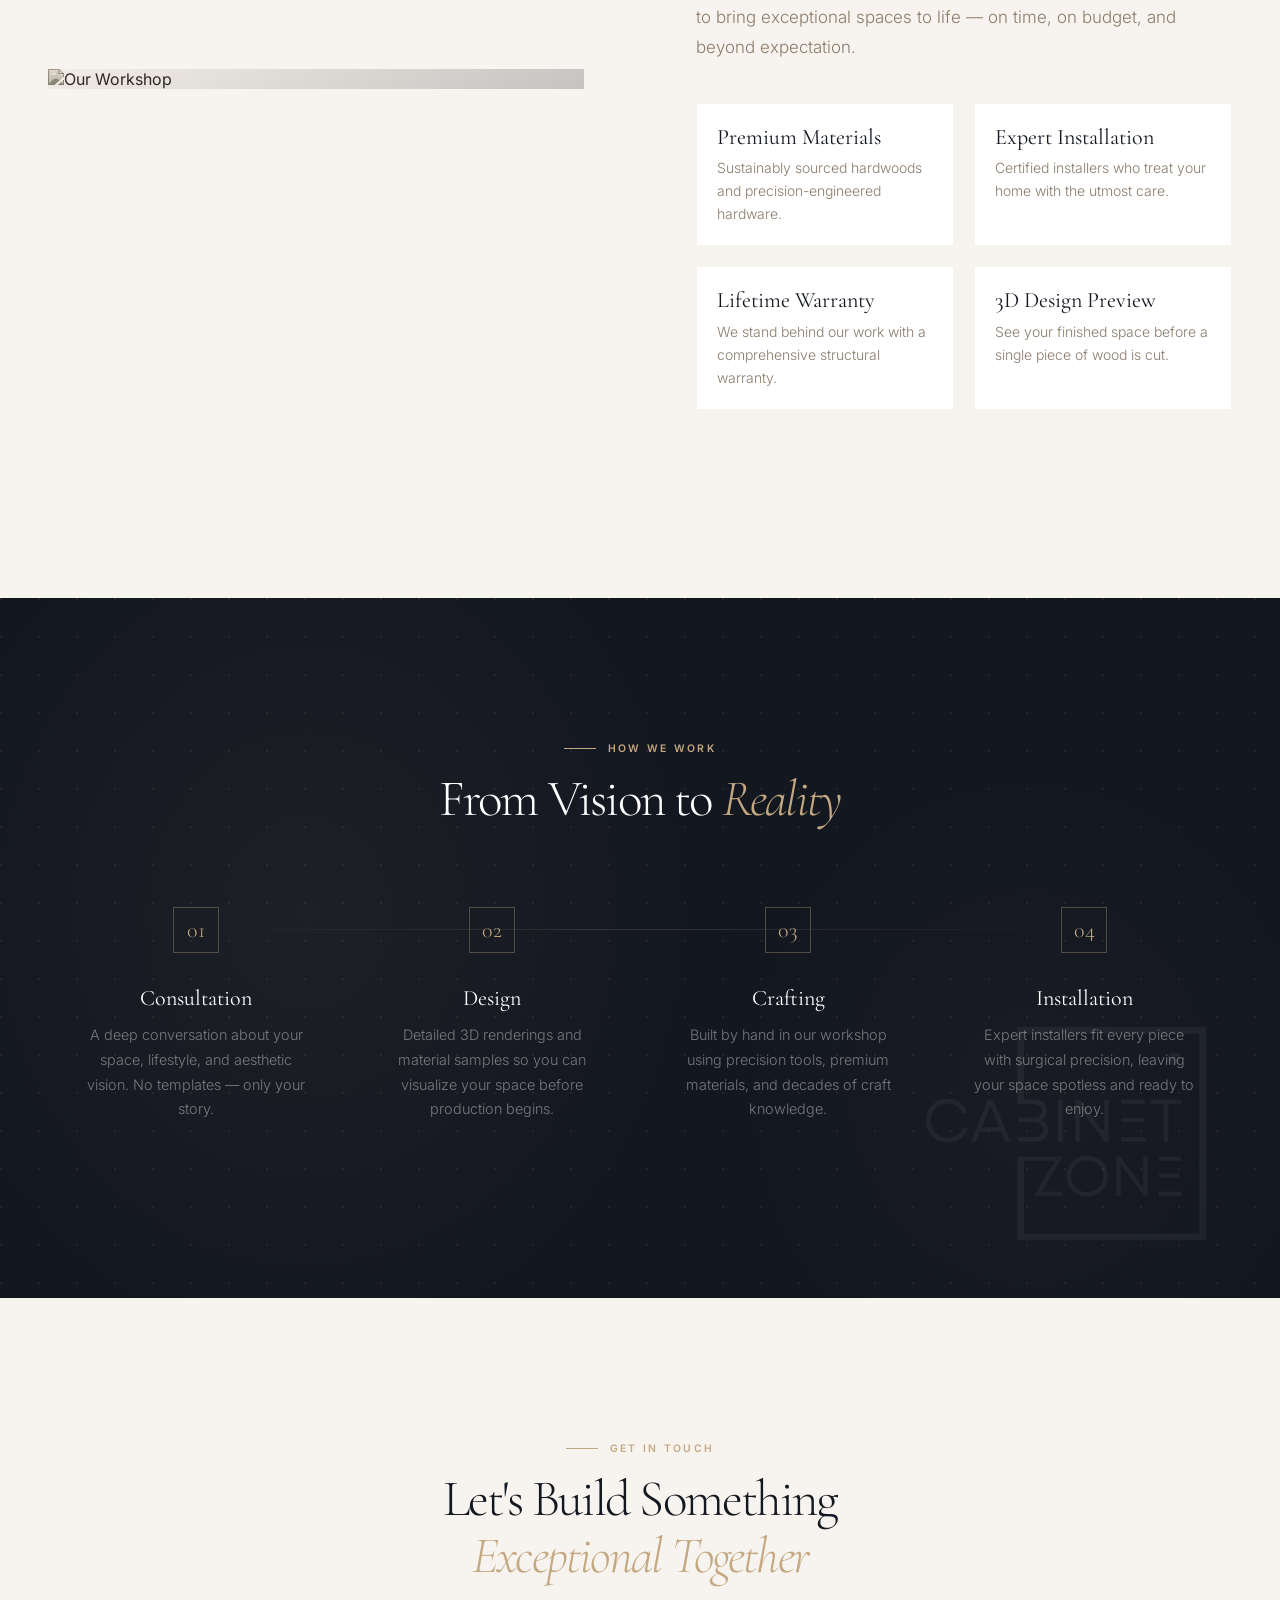
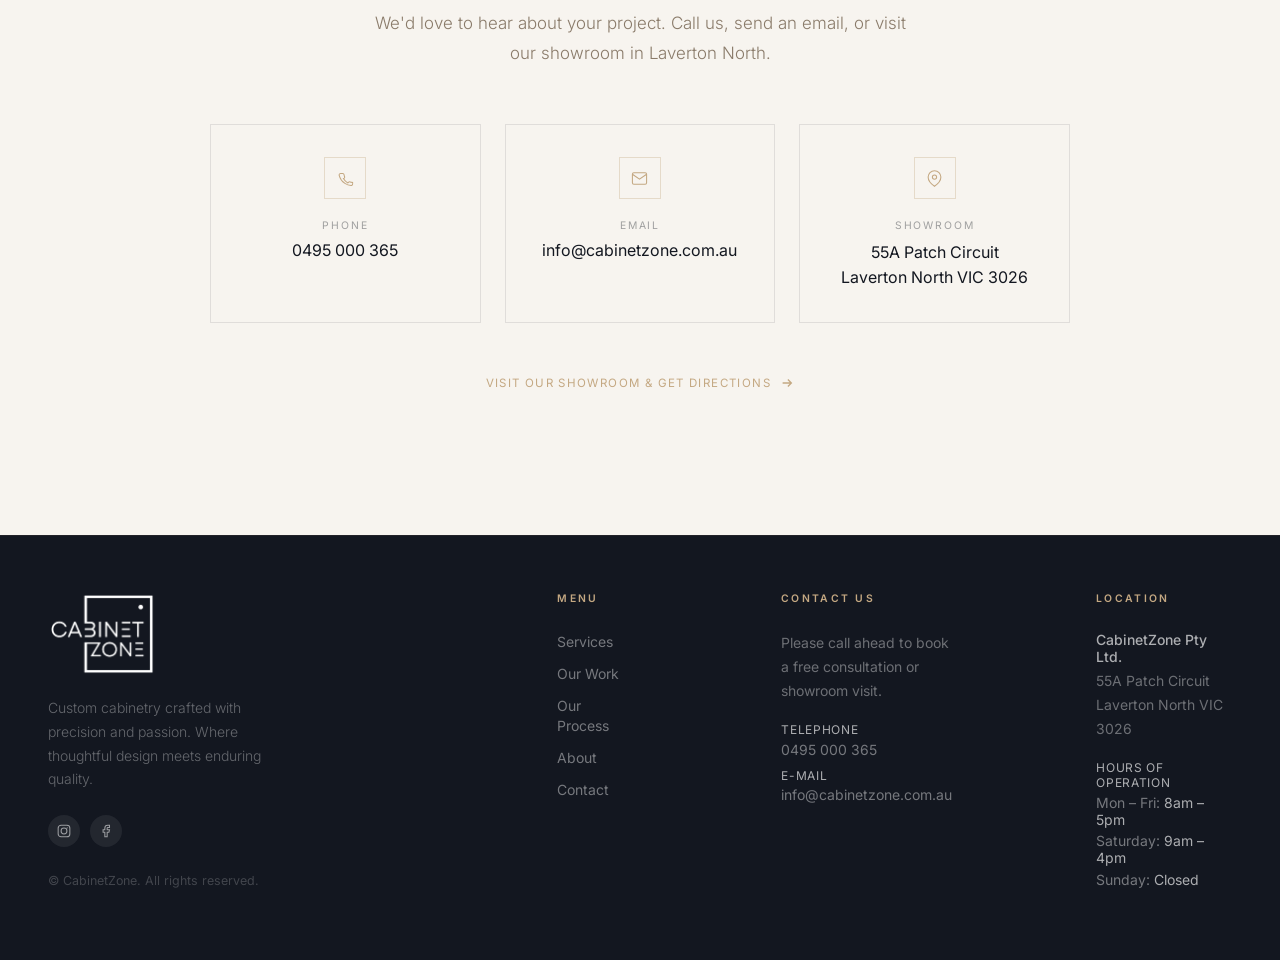
==== commit 9c7a96d7: "fav fixes" ====
--- a/index.html
+++ b/index.html
@@ -7,7 +7,7 @@
   <link rel="manifest" href="manifest.json" />
   <meta name="theme-color" content="#131720" />
   <link rel="apple-touch-icon" href="brand_assets/apple-touch-icon.png" />
-  <script>(function(){var m=window.matchMedia('(prefers-color-scheme: dark)');function u(d){var o=document.getElementById('fav');if(o)o.remove();var l=document.createElement('link');l.rel='icon';l.type='image/png';l.id='fav';l.href=(d?'brand_assets/favicon.png':'brand_assets/favicon-light.png')+'?v='+Date.now();document.head.appendChild(l);var t=document.title;document.title=t+'​';setTimeout(function(){document.title=t;},0);}u(m.matches);m.addEventListener('change',function(e){u(e.matches);});window.addEventListener('focus',function(){u(m.matches);});document.addEventListener('visibilitychange',function(){if(!document.hidden)u(m.matches);});}());</script>
+  <script>(function(){var m=window.matchMedia('(prefers-color-scheme: dark)');function draw(dark){var s=64,cv=document.createElement('canvas');cv.width=s;cv.height=s;var x=cv.getContext('2d'),k=s/100,col=dark?'#c4a882':'#131d35';x.scale(k,k);x.strokeStyle=col;x.fillStyle=col;x.lineWidth=4.5;x.strokeRect(14,11,73,78);x.lineWidth=1.8;x.strokeRect(9,36,10,28);[[14,43],[14,50],[14,57]].forEach(function(p){x.beginPath();x.arc(p[0],p[1],2.3,0,6.28);x.fill();});x.beginPath();x.arc(76,24,3.5,0,6.28);x.fill();x.font='300 40px "Century Gothic","Futura",sans-serif';x.fillText('CZ',25,64);return cv.toDataURL();}function u(d){var o=document.getElementById('fav');if(o)o.remove();var l=document.createElement('link');l.rel='icon';l.id='fav';l.href=draw(d);document.head.appendChild(l);var t=document.title;document.title='​'+t;setTimeout(function(){document.title=t;},0);}u(m.matches);m.addEventListener('change',function(e){u(e.matches);});window.addEventListener('focus',function(){u(m.matches);});document.addEventListener('visibilitychange',function(){if(!document.hidden)u(m.matches);});}());</script>
   <script src="https://cdn.tailwindcss.com"></script>
   <link rel="preconnect" href="https://fonts.googleapis.com" />
   <link rel="preconnect" href="https://fonts.gstatic.com" crossorigin />
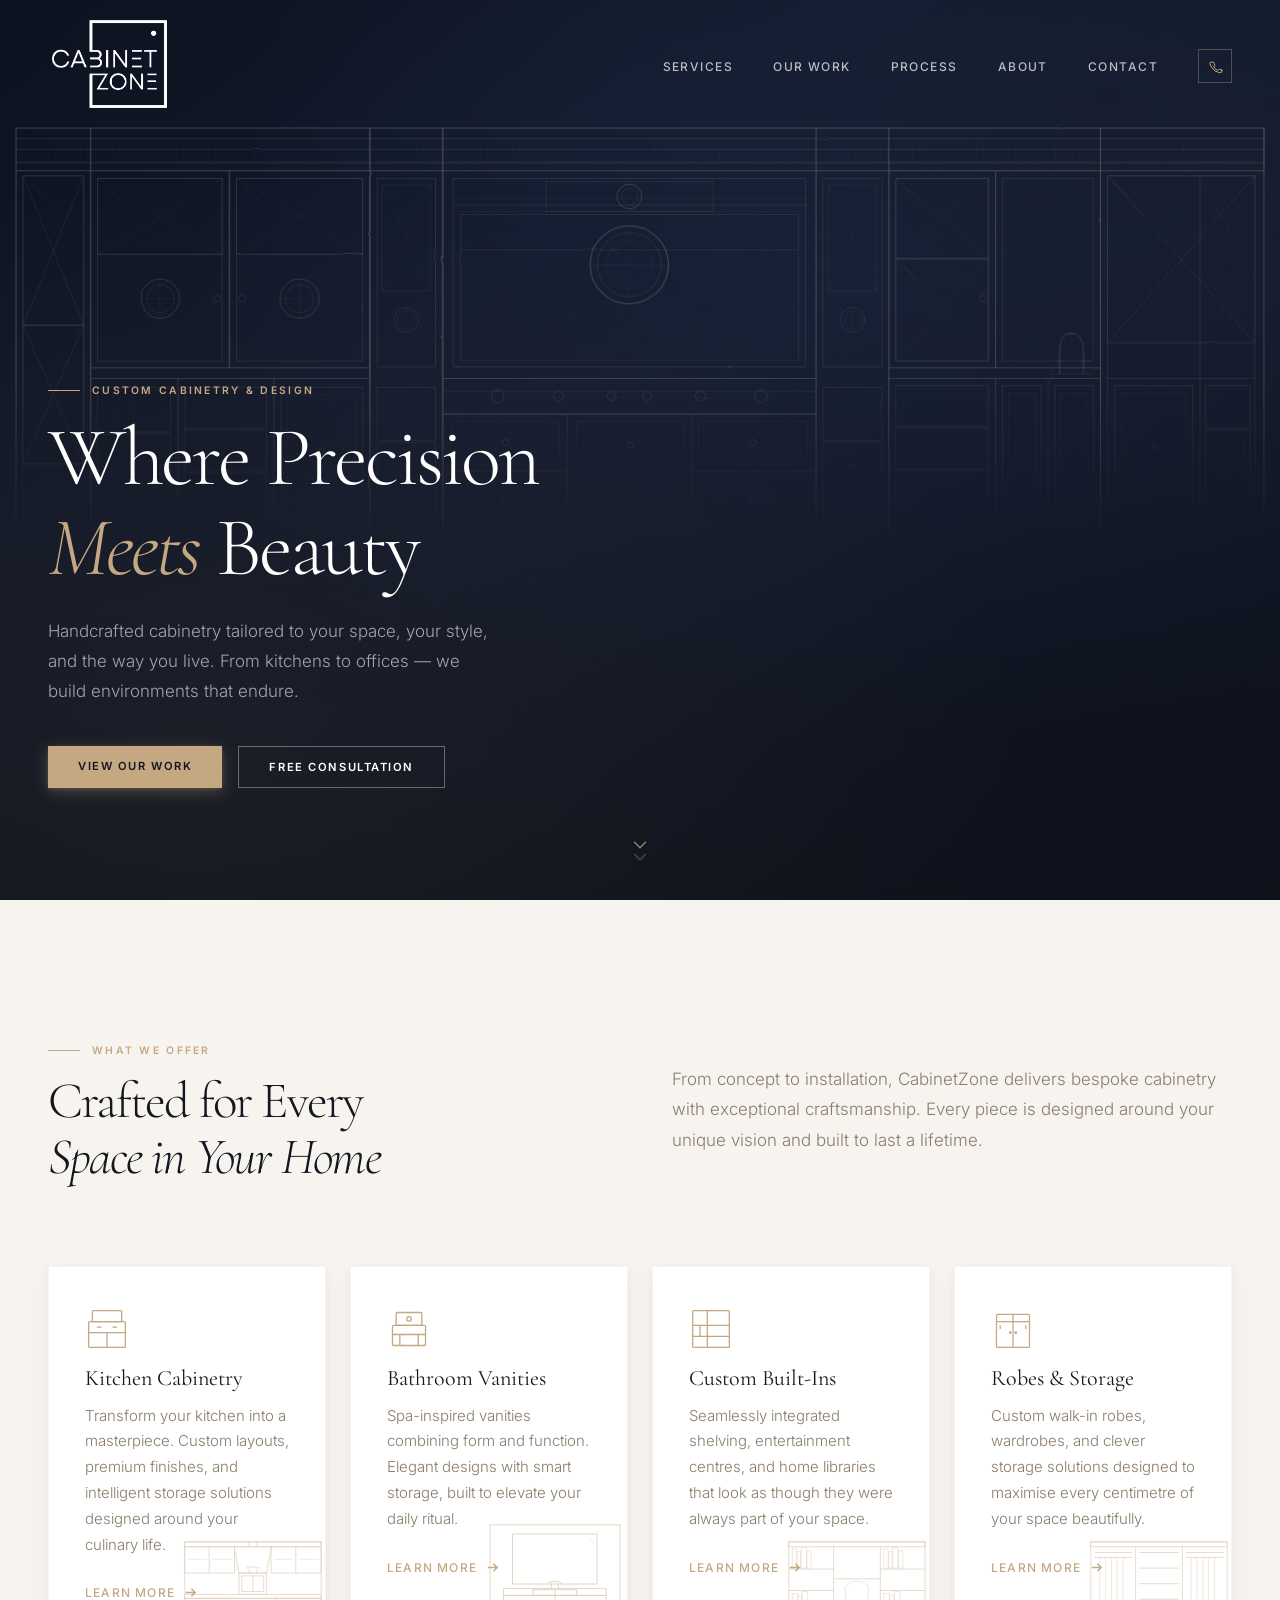
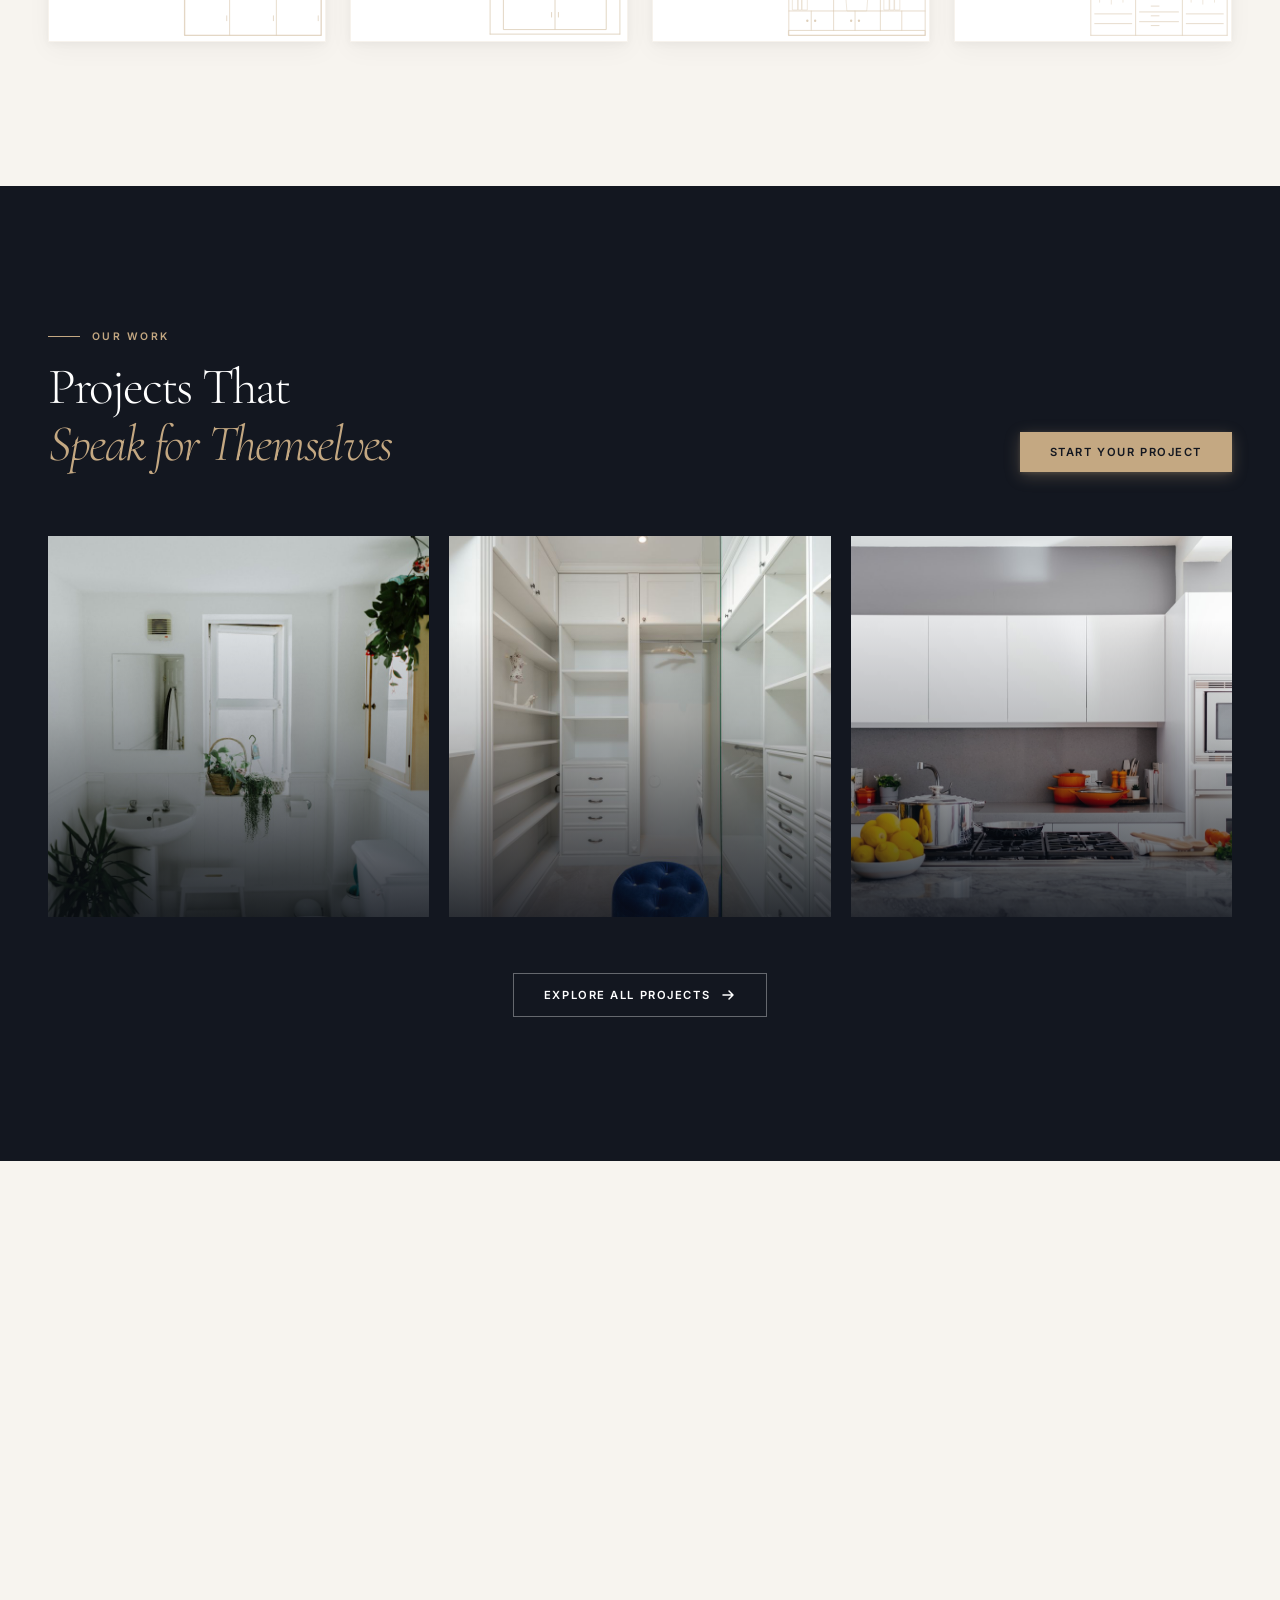
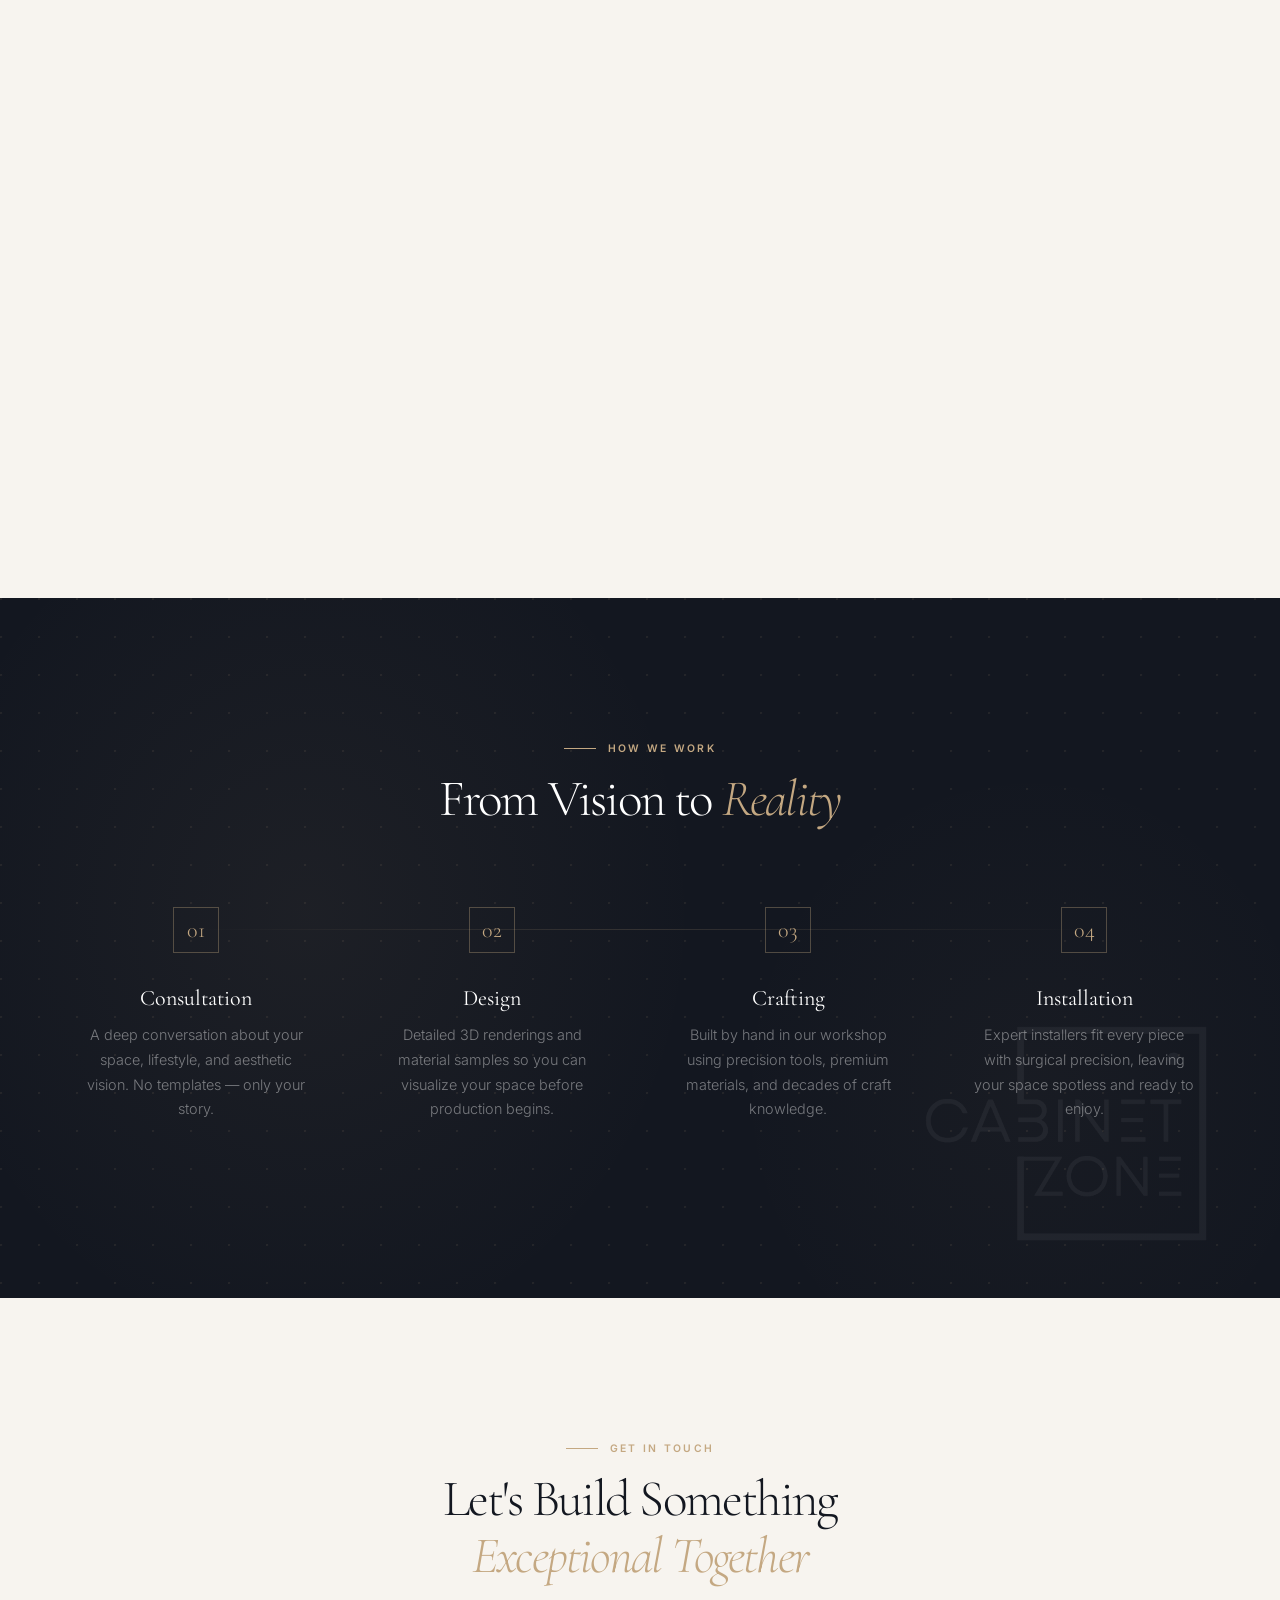
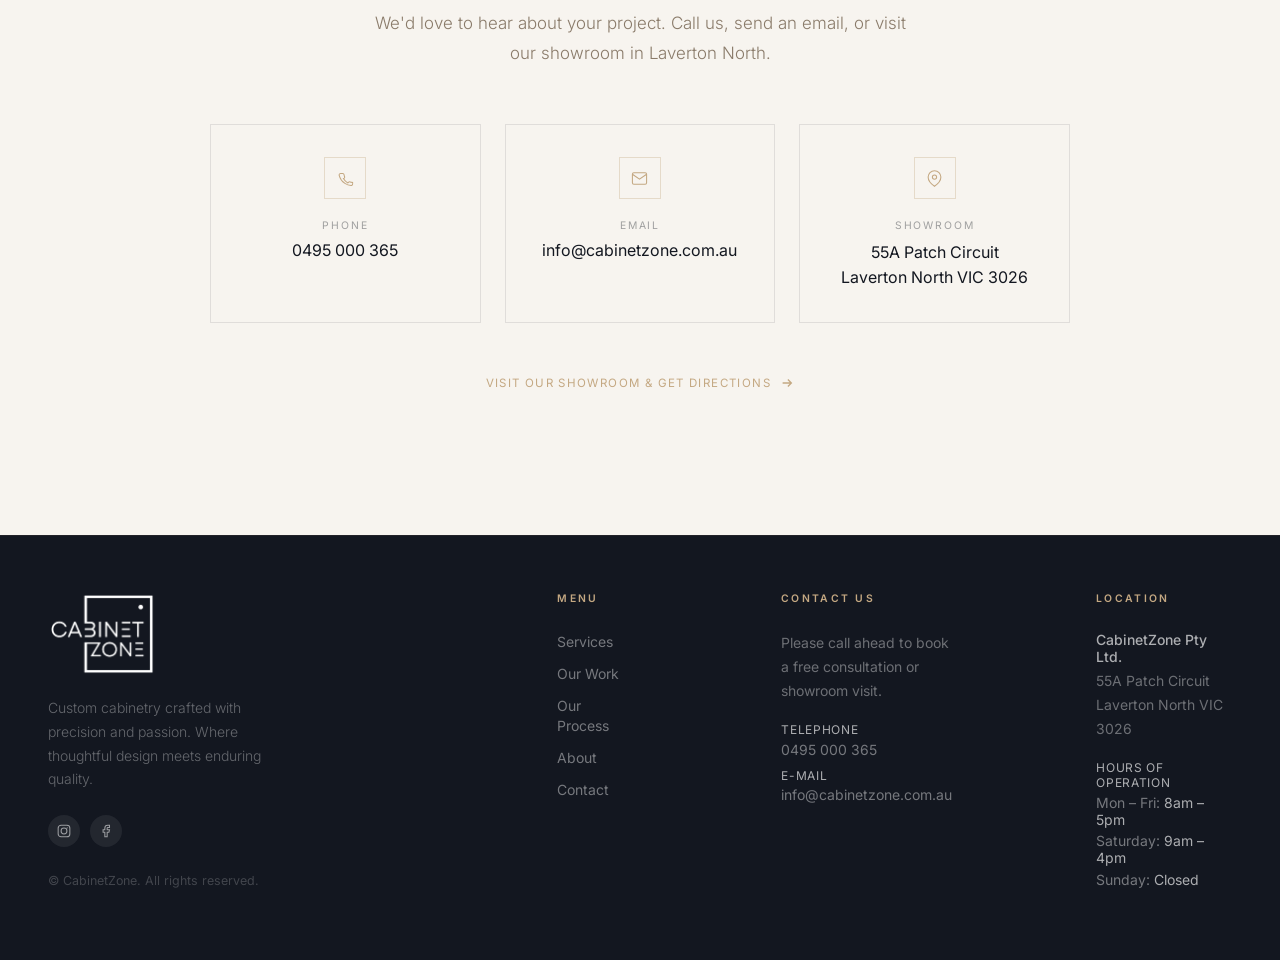
==== commit b89a5b2f: "fix icons" ====
--- a/index.html
+++ b/index.html
@@ -7,7 +7,7 @@
   <link rel="manifest" href="manifest.json" />
   <meta name="theme-color" content="#131720" />
   <link rel="apple-touch-icon" href="brand_assets/apple-touch-icon.png" />
-  <script>(function(){var m=window.matchMedia('(prefers-color-scheme: dark)');function draw(dark){var s=64,cv=document.createElement('canvas');cv.width=s;cv.height=s;var x=cv.getContext('2d'),k=s/100,col=dark?'#c4a882':'#131d35';x.scale(k,k);x.strokeStyle=col;x.fillStyle=col;x.lineWidth=4.5;x.strokeRect(14,11,73,78);x.lineWidth=1.8;x.strokeRect(9,36,10,28);[[14,43],[14,50],[14,57]].forEach(function(p){x.beginPath();x.arc(p[0],p[1],2.3,0,6.28);x.fill();});x.beginPath();x.arc(76,24,3.5,0,6.28);x.fill();x.font='300 40px "Century Gothic","Futura",sans-serif';x.fillText('CZ',25,64);return cv.toDataURL();}function u(d){var o=document.getElementById('fav');if(o)o.remove();var l=document.createElement('link');l.rel='icon';l.id='fav';l.href=draw(d);document.head.appendChild(l);var t=document.title;document.title='​'+t;setTimeout(function(){document.title=t;},0);}u(m.matches);m.addEventListener('change',function(e){u(e.matches);});window.addEventListener('focus',function(){u(m.matches);});document.addEventListener('visibilitychange',function(){if(!document.hidden)u(m.matches);});}());</script>
+  <link rel="icon" type="image/svg+xml" href="brand_assets/favicon.svg" />
   <script src="https://cdn.tailwindcss.com"></script>
   <link rel="preconnect" href="https://fonts.googleapis.com" />
   <link rel="preconnect" href="https://fonts.gstatic.com" crossorigin />
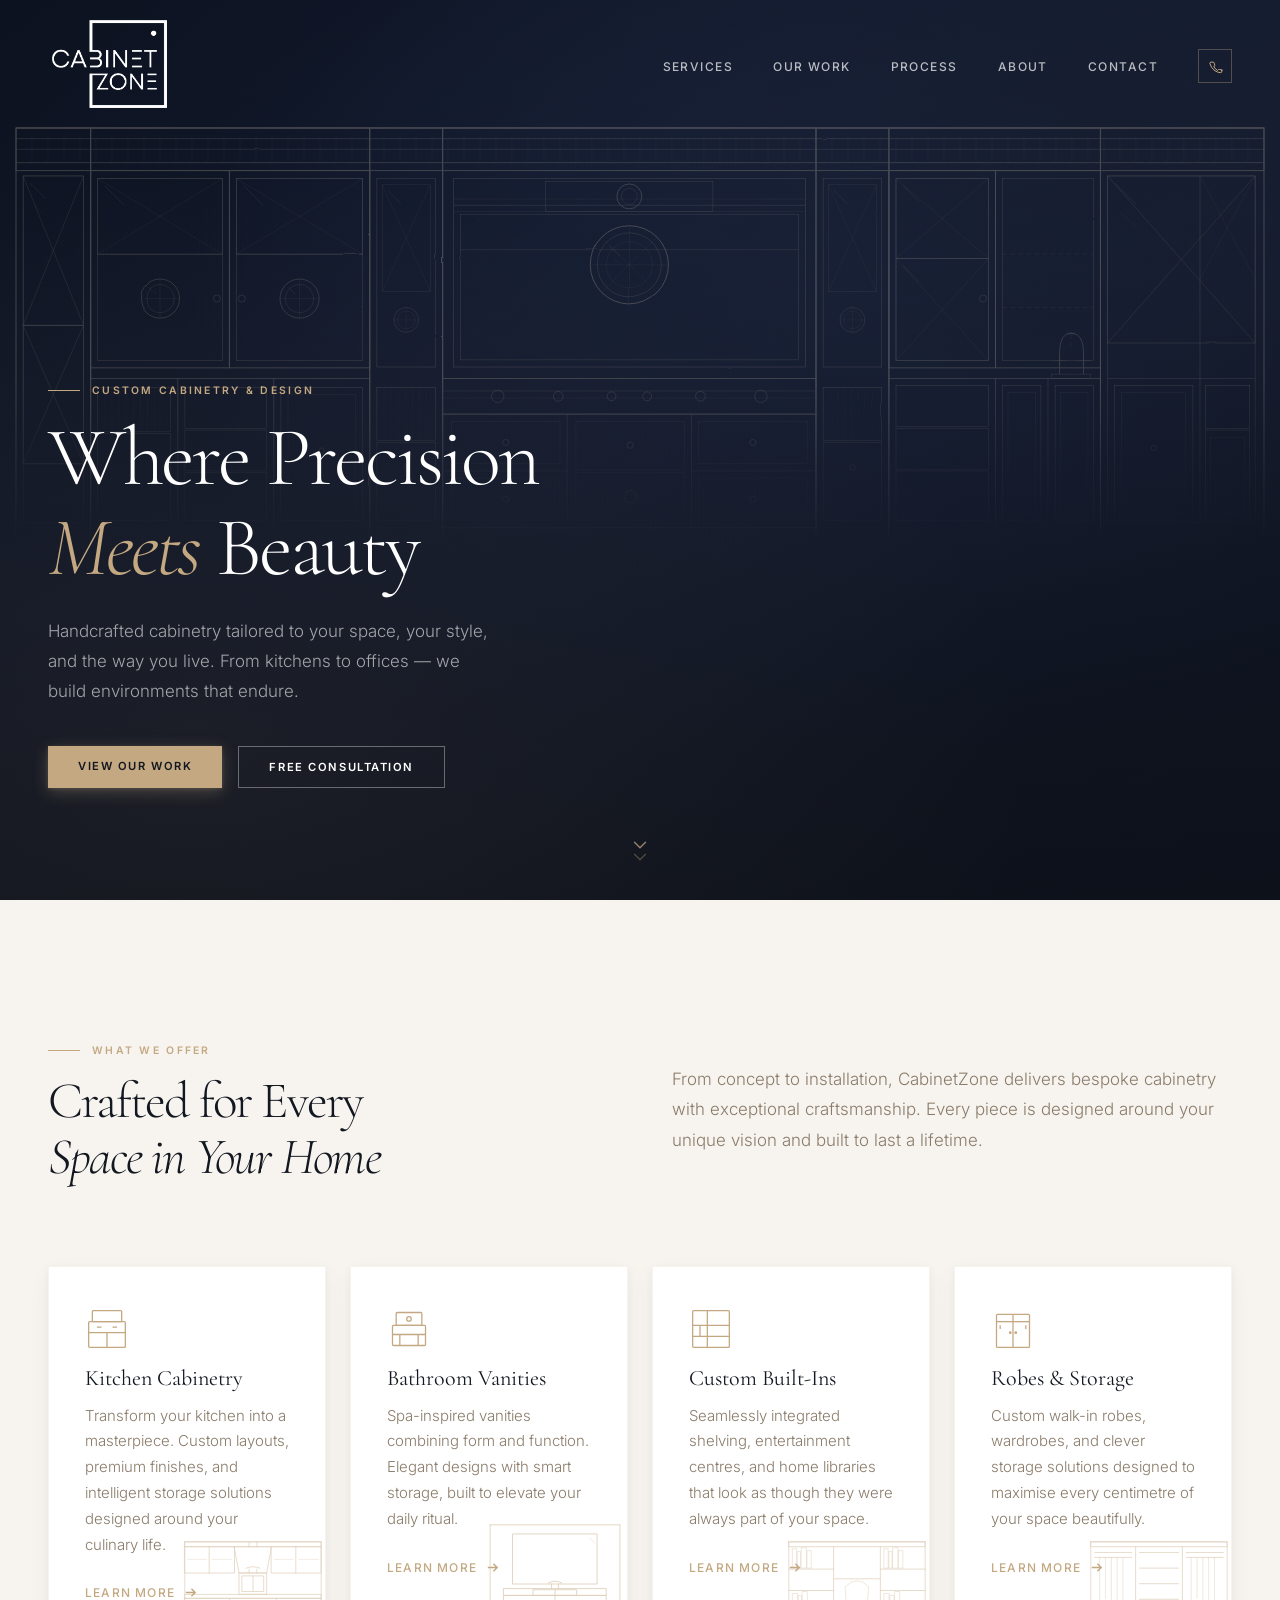
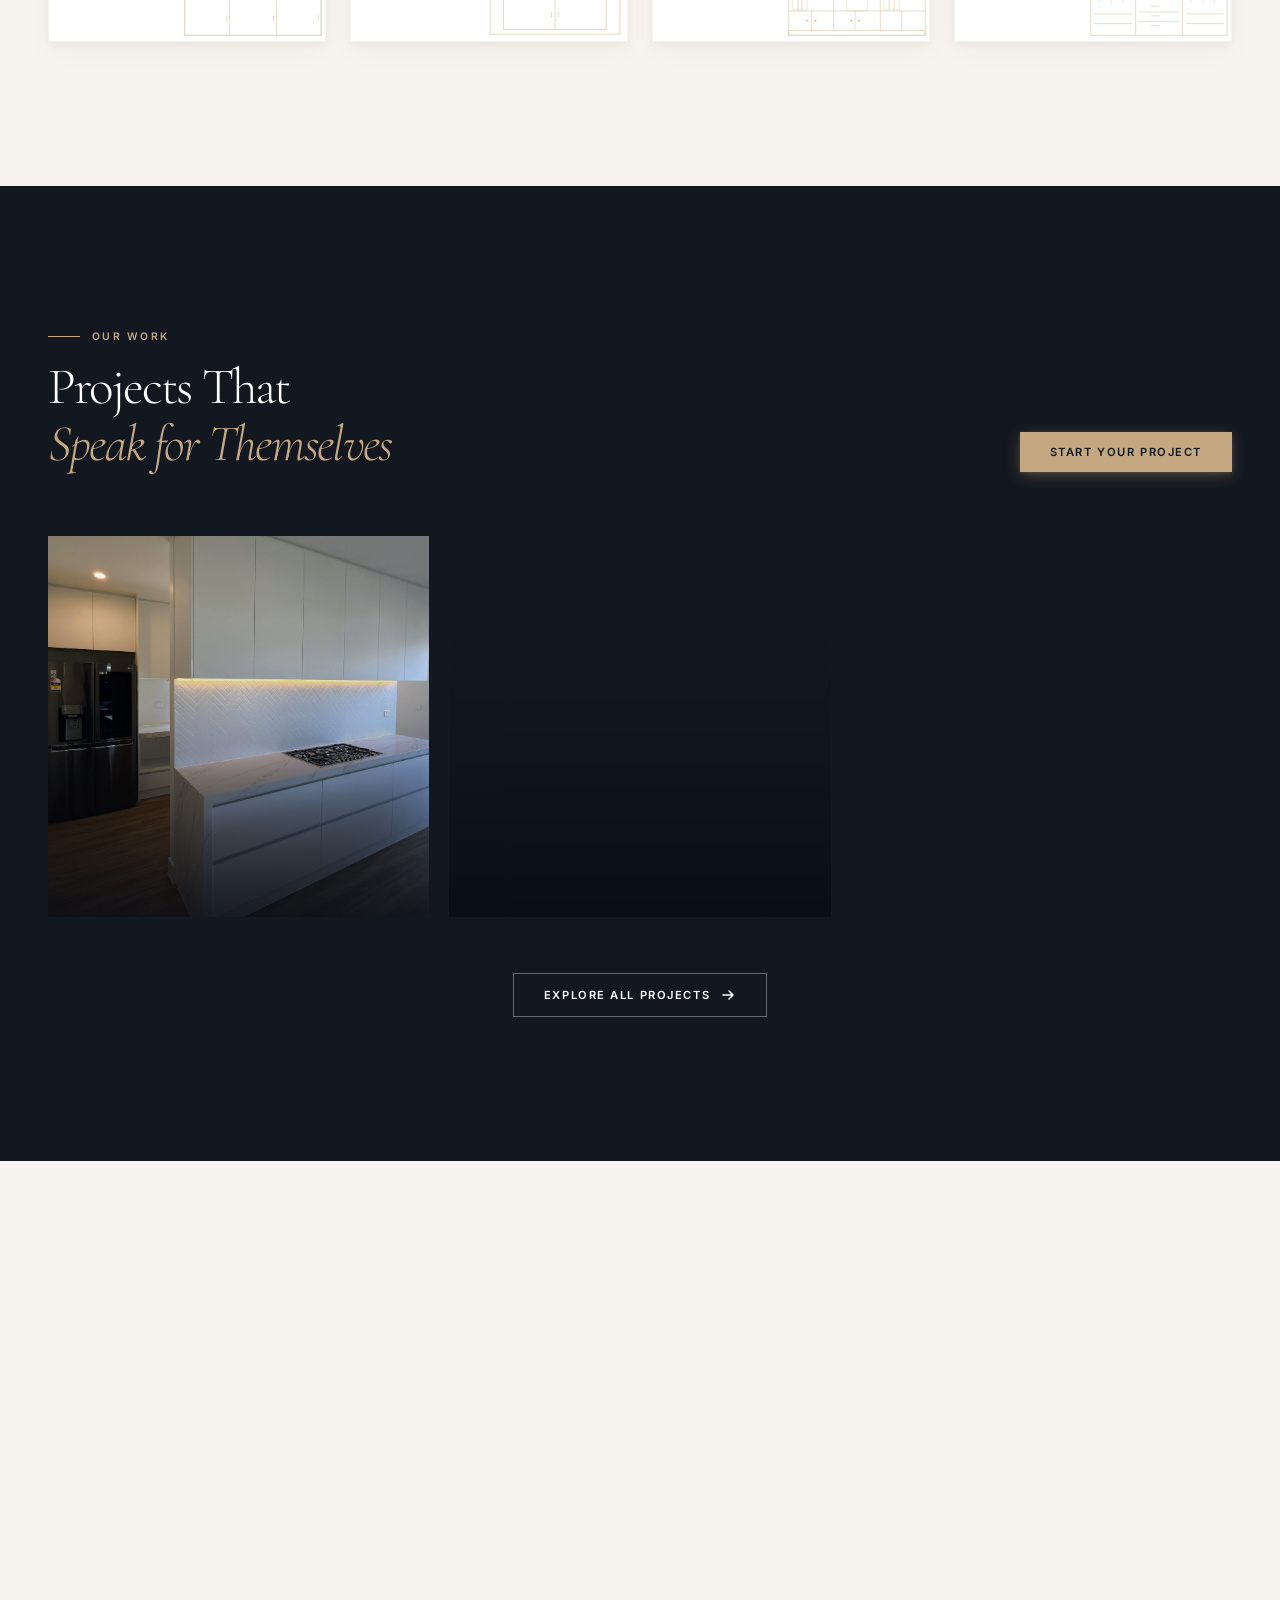
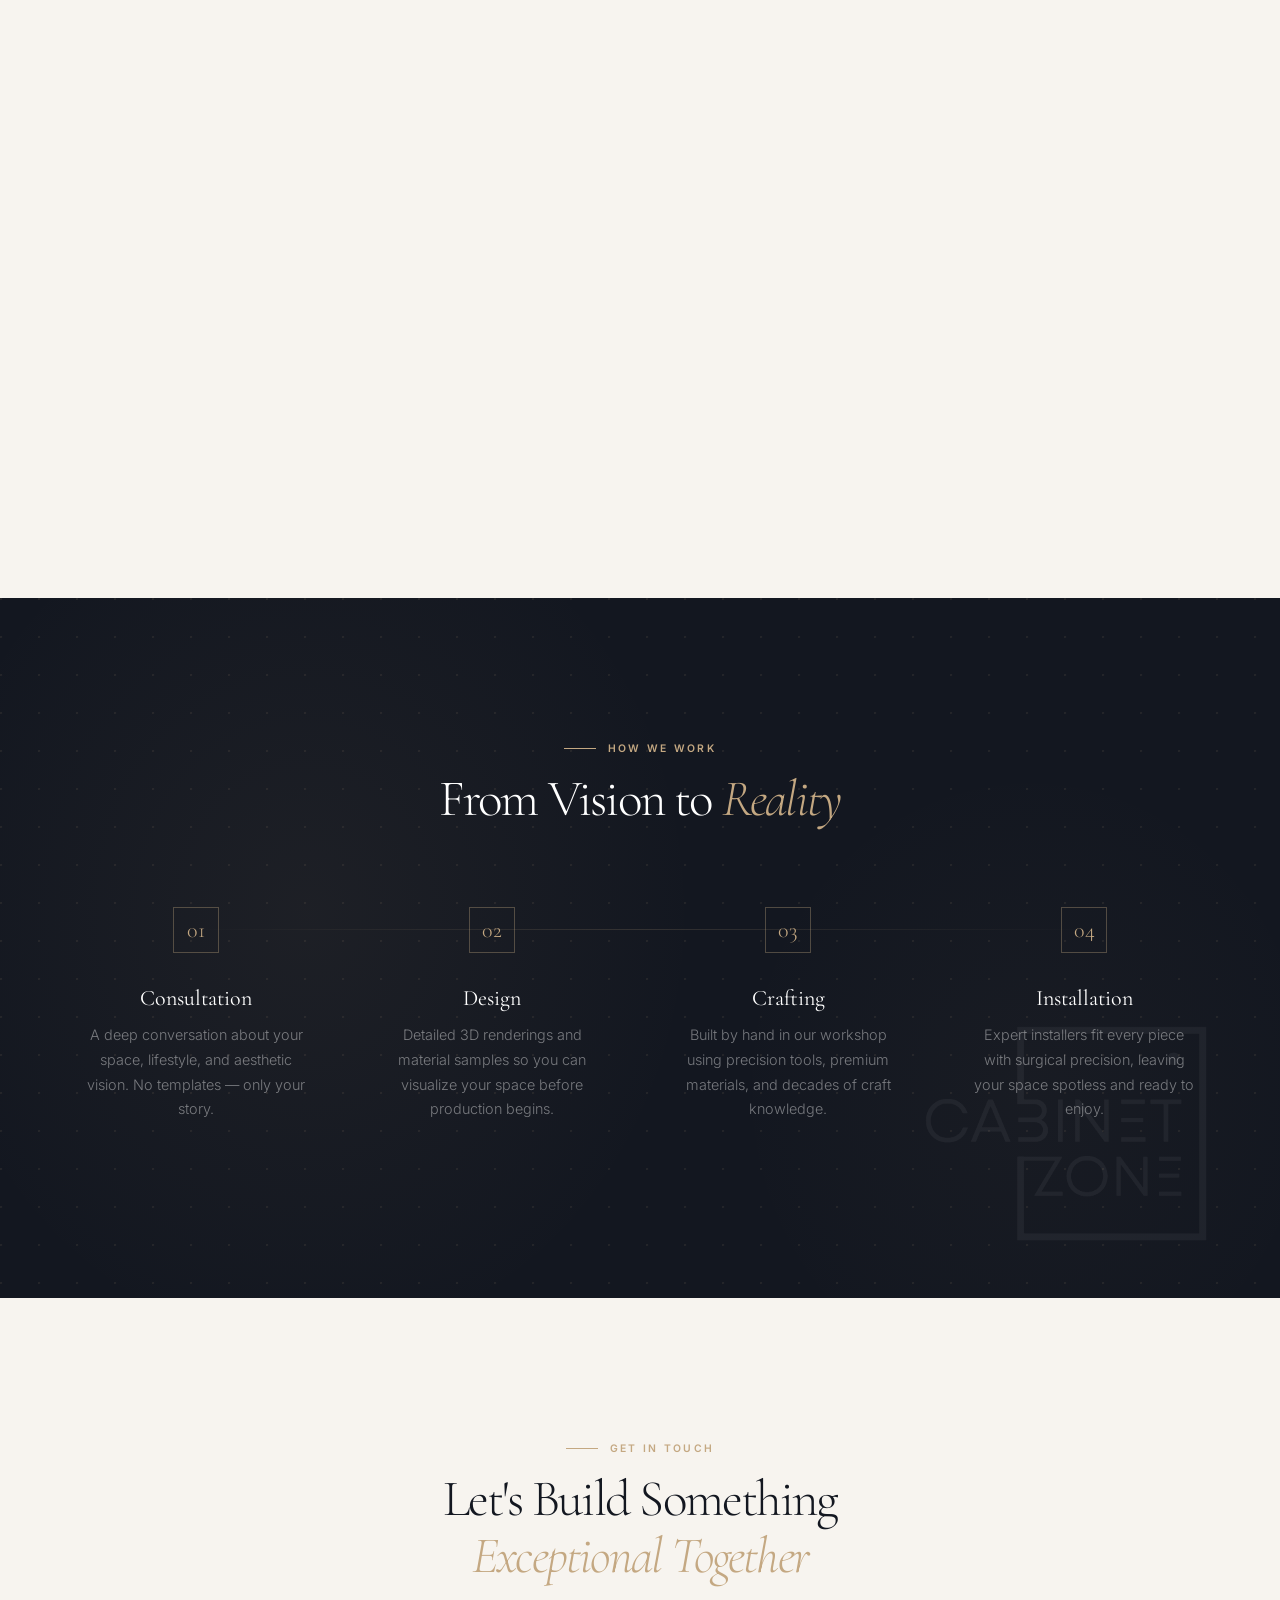
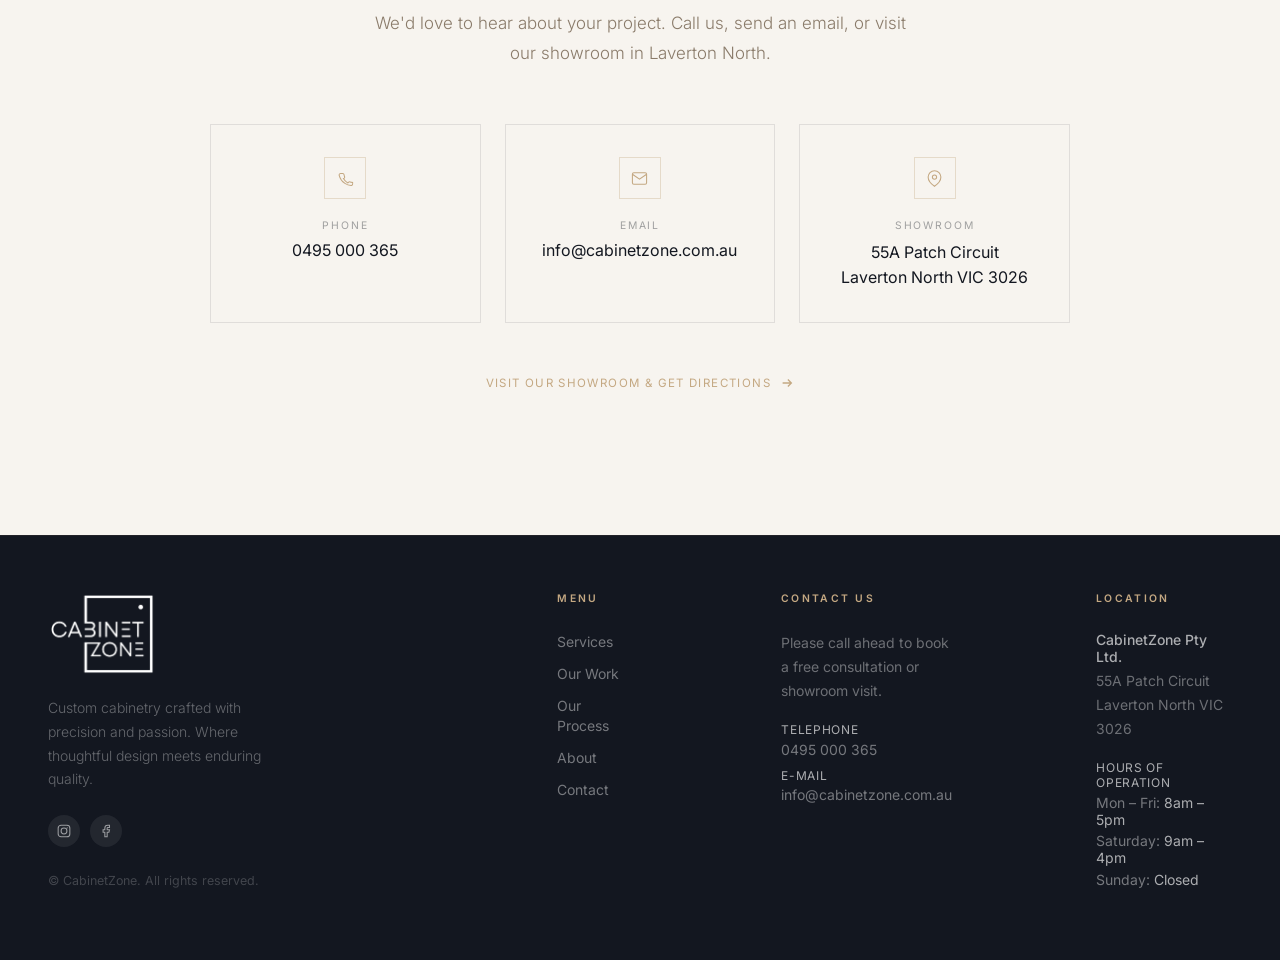
==== commit b21ab915: "Updated Gallery Updated Gallery" ====
--- a/index.html
+++ b/index.html
@@ -134,7 +134,8 @@
       display: flex; align-items: center; justify-content: center;
       padding: 2rem 5rem;
     }
-    #hz-lb-img { max-width: 100%; max-height: 100%; object-fit: contain; display: block; user-select: none; }
+    #hz-lb-img   { max-width: 100%; max-height: 100%; object-fit: contain; display: block; user-select: none; }
+    #hz-lb-video { max-width: 100%; max-height: 100%; object-fit: contain; display: none; outline: none; }
     .hz-lb-nav {
       position: absolute; top: 50%; transform: translateY(-50%);
       width: 50px; height: 50px; display: flex; align-items: center; justify-content: center;
@@ -752,6 +753,7 @@
     </div>
     <div class="hz-lb-stage">
       <img id="hz-lb-img" src="" alt="" />
+      <video id="hz-lb-video" controls autoplay loop playsinline></video>
       <button class="hz-lb-nav" id="hz-lb-prev" aria-label="Previous photo">
         <svg width="20" height="20" viewBox="0 0 24 24" fill="none" stroke="currentColor" stroke-width="1.5"><polyline points="15 18 9 12 15 6"/></svg>
       </button>
@@ -779,11 +781,14 @@
         card.setAttribute('tabindex', '0');
         card.setAttribute('role', 'button');
         card.setAttribute('aria-label', `View ${p.title}`);
-        card.innerHTML = `
-          <img src="${p.cover}" alt="${p.title}" loading="lazy" />
+        const thumbEl = p.coverType === 'video'
+          ? `<video src="${p.coverVideo}" muted playsinline preload="metadata" style="width:100%;height:100%;object-fit:cover;display:block;"></video>`
+          : `<img src="${p.cover}" alt="${p.title}" loading="lazy" />`;
+        card.innerHTML = `${thumbEl}
           <div class="port-overlay">
             <div class="port-info">
-              <h3 style="font-family:'Cormorant Garamond',serif;font-size:1.75rem;font-weight:400;color:#fff;line-height:1.2;">${p.title}</h3>
+              ${p.coverType === 'video' ? '<div style="margin-bottom:0.5rem;display:flex;justify-content:center;"><svg width="36" height="36" viewBox="0 0 24 24" fill="rgba(255,255,255,0.85)"><polygon points="5,3 19,12 5,21"/></svg></div>' : ''}
+              <h3 style="font-family:\'Cormorant Garamond\',serif;font-size:1.75rem;font-weight:400;color:#fff;line-height:1.2;">${p.title}</h3>
             </div>
           </div>`;
         hzGrid.appendChild(card);
@@ -803,22 +808,44 @@
     }
 
     function hzSync() {
-      const photo = hzCur.photos[hzIdx];
-      document.getElementById('hz-lb-img').src = photo.src;
-      document.getElementById('hz-lb-img').alt = hzCur.title + ' — ' + photo.cap;
+      const photo  = hzCur.photos[hzIdx];
+      const imgEl  = document.getElementById('hz-lb-img');
+      const vidEl  = document.getElementById('hz-lb-video');
+
+      if (photo.type === 'video') {
+        imgEl.style.display = 'none';
+        vidEl.style.display = 'block';
+        vidEl.src = photo.src;
+        vidEl.play().catch(() => {});
+      } else {
+        vidEl.pause(); vidEl.src = ''; vidEl.style.display = 'none';
+        imgEl.style.display = 'block';
+        imgEl.src = photo.src;
+        imgEl.alt = hzCur.title + (photo.cap ? ' — ' + photo.cap : '');
+      }
+
       document.getElementById('hz-lb-count').textContent = (hzIdx + 1) + ' of ' + hzCur.photos.length;
       document.getElementById('hz-lb-prev').classList.toggle('dim', hzIdx === 0);
       document.getElementById('hz-lb-next').classList.toggle('dim', hzIdx === hzCur.photos.length - 1);
+
       const strip = document.getElementById('hz-lb-strip');
-      strip.innerHTML = hzCur.photos.map((ph, i) =>
-        `<img class="hz-lb-thumb${i === hzIdx ? ' active' : ''}" src="${ph.src}" alt="${ph.cap}" data-i="${i}" loading="lazy" />`
-      ).join('');
-      strip.querySelectorAll('.hz-lb-thumb').forEach(t =>
+      strip.innerHTML = hzCur.photos.map((ph, i) => {
+        const cls = `hz-lb-thumb${i === hzIdx ? ' active' : ''}`;
+        return ph.type === 'video'
+          ? `<video class="${cls}" src="${ph.src}" muted preload="metadata" data-i="${i}"
+               style="width:80px;height:54px;object-fit:cover;flex-shrink:0;cursor:pointer;
+                      opacity:${i === hzIdx ? 1 : 0.32};border:1px solid ${i === hzIdx ? 'var(--accent)' : 'transparent'};"></video>`
+          : `<img class="${cls}" src="${ph.src}" alt="${ph.cap}" data-i="${i}" loading="lazy" />`;
+      }).join('');
+      strip.querySelectorAll('[data-i]').forEach(t =>
         t.addEventListener('click', () => { hzIdx = +t.dataset.i; hzSync(); })
       );
     }
 
     function hzClose() {
+      const v = document.getElementById('hz-lb-video');
+      v.pause(); v.src = ''; v.style.display = 'none';
+      document.getElementById('hz-lb-img').style.display = 'block';
       document.getElementById('hz-lightbox').classList.remove('open');
       document.body.style.overflow = '';
       hzCur = null;
